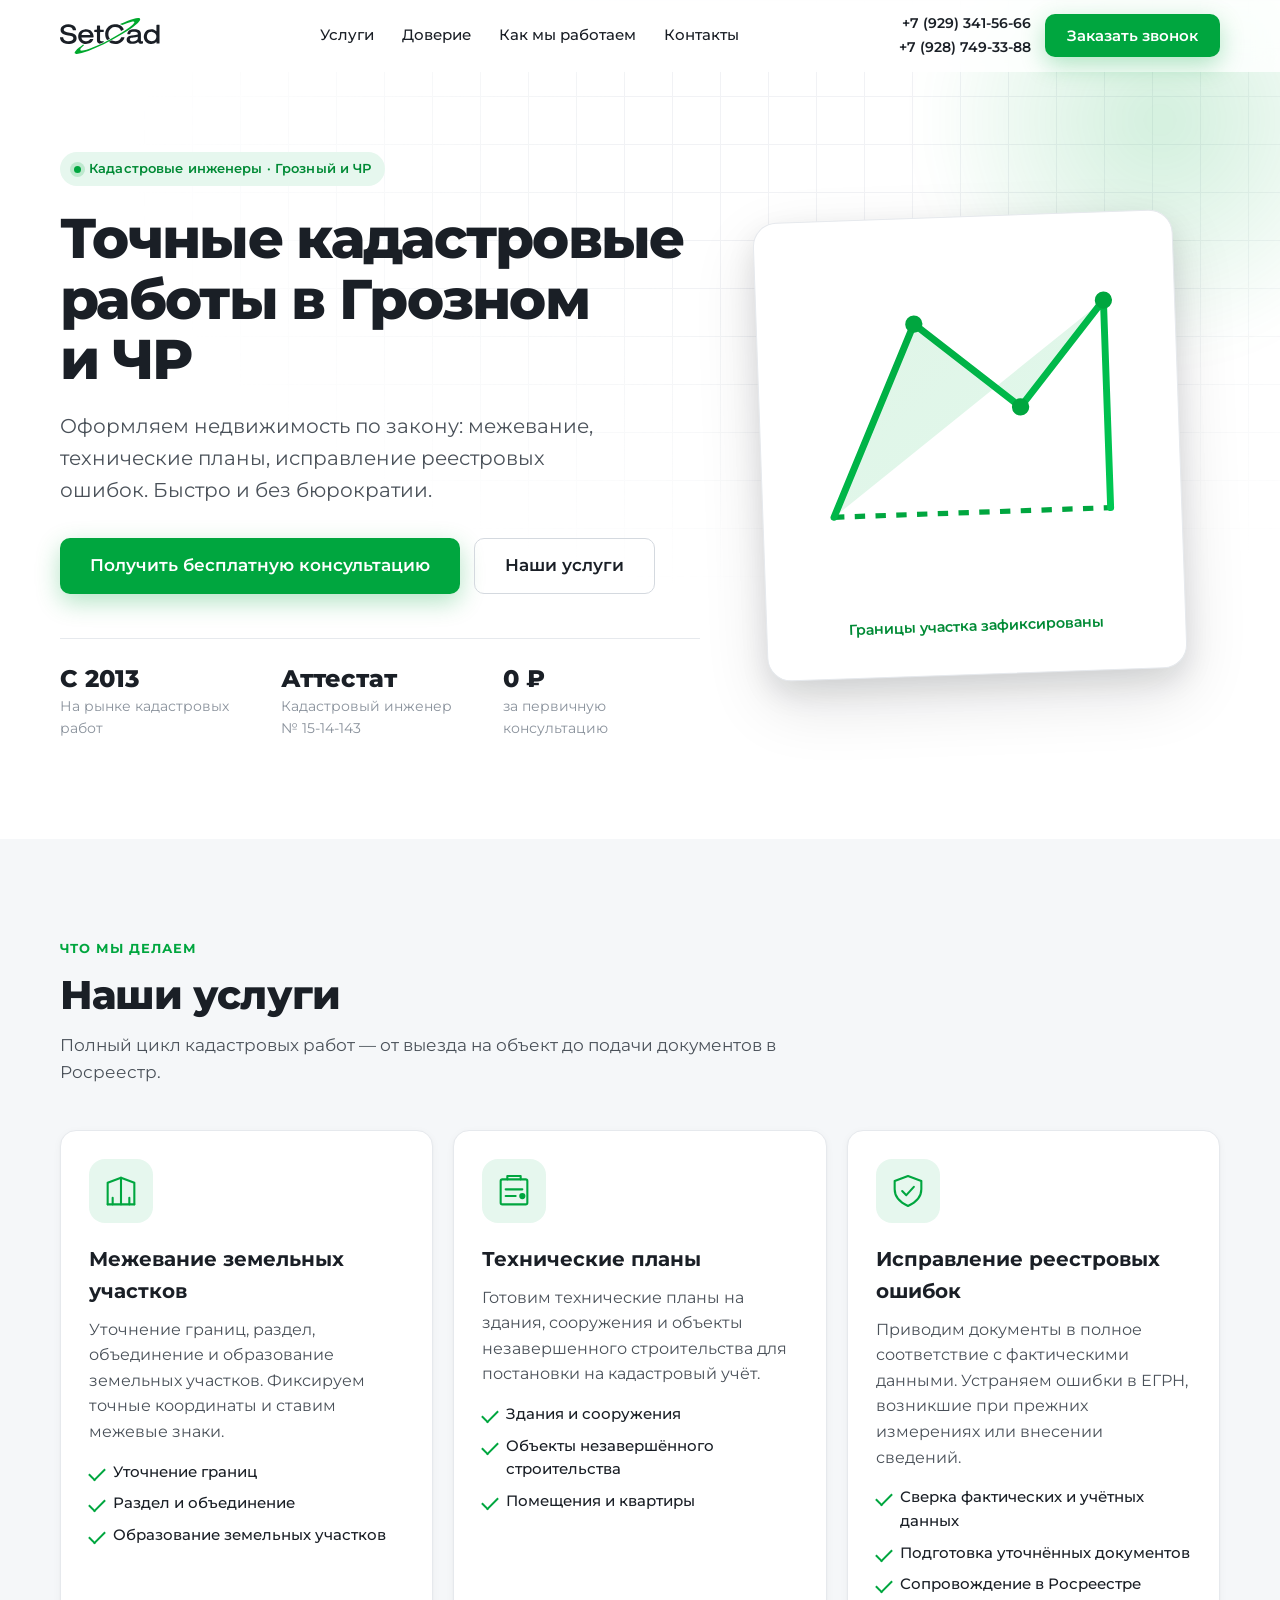
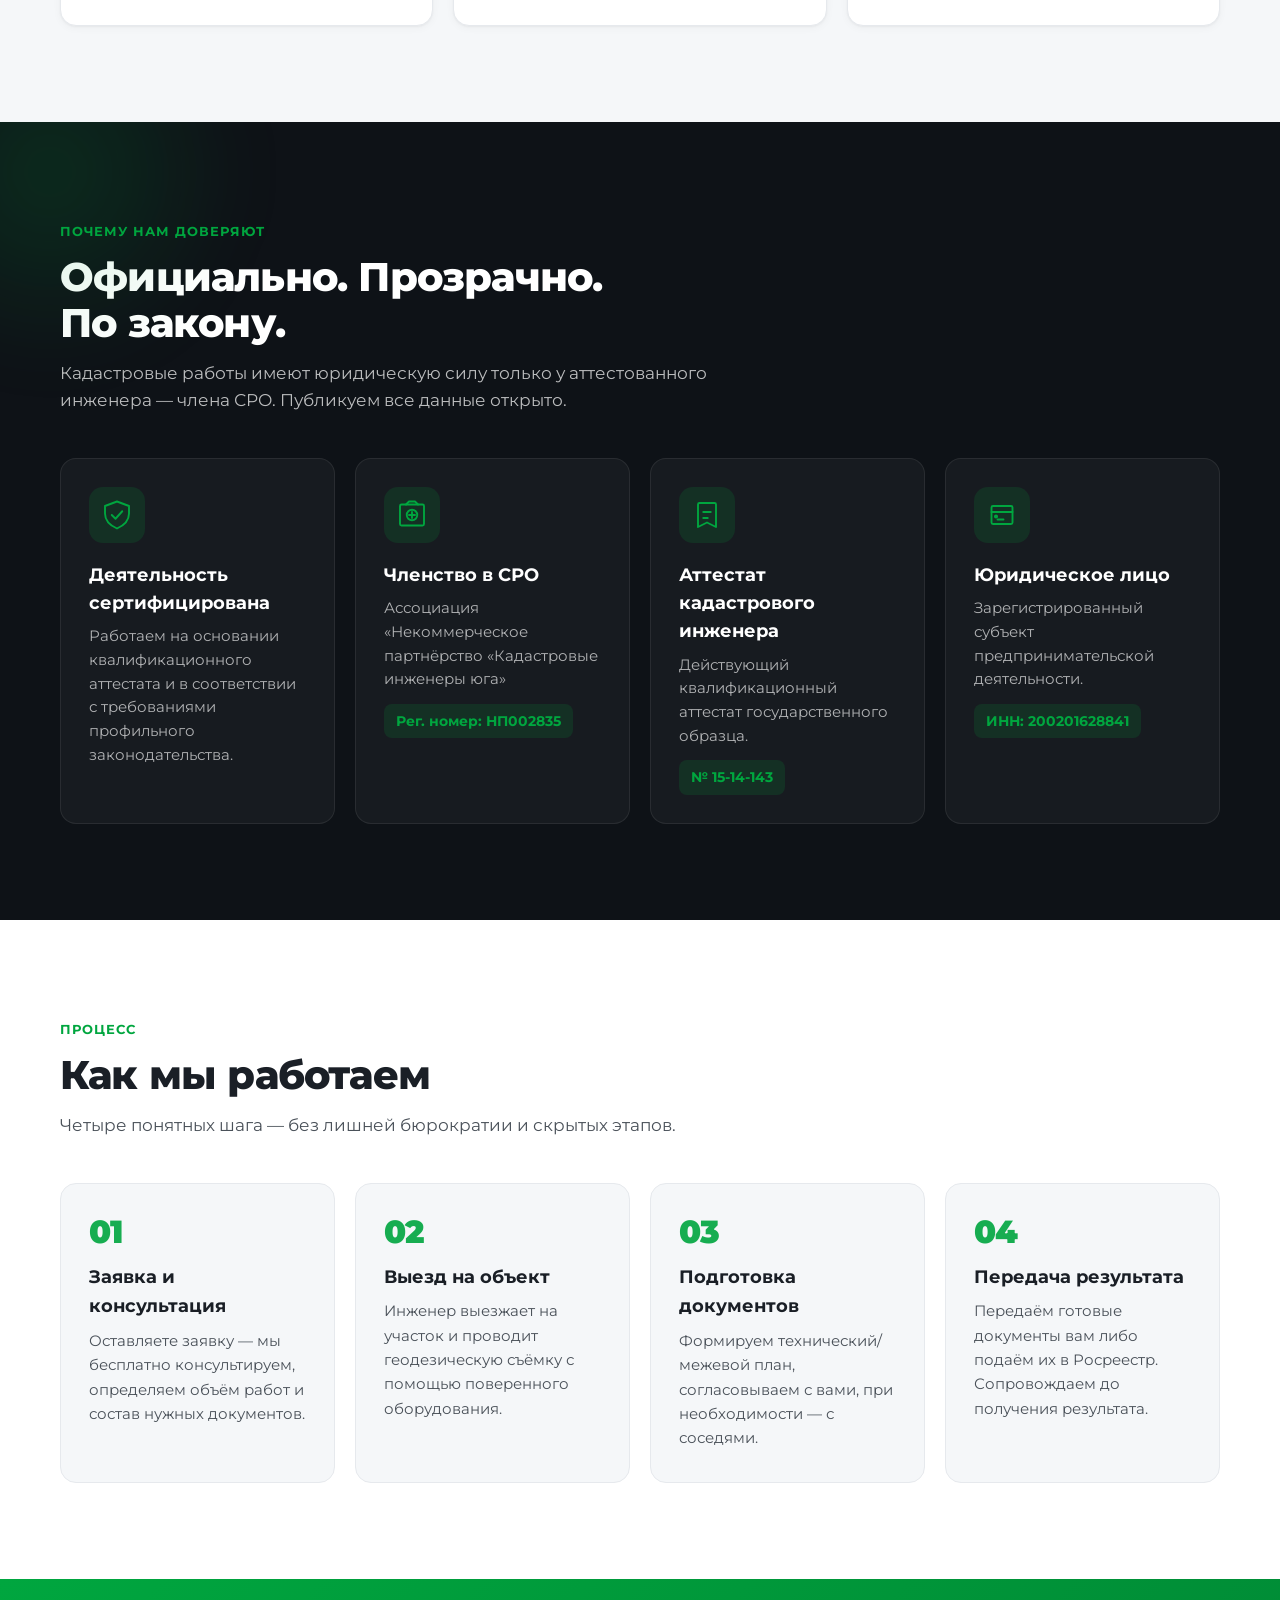
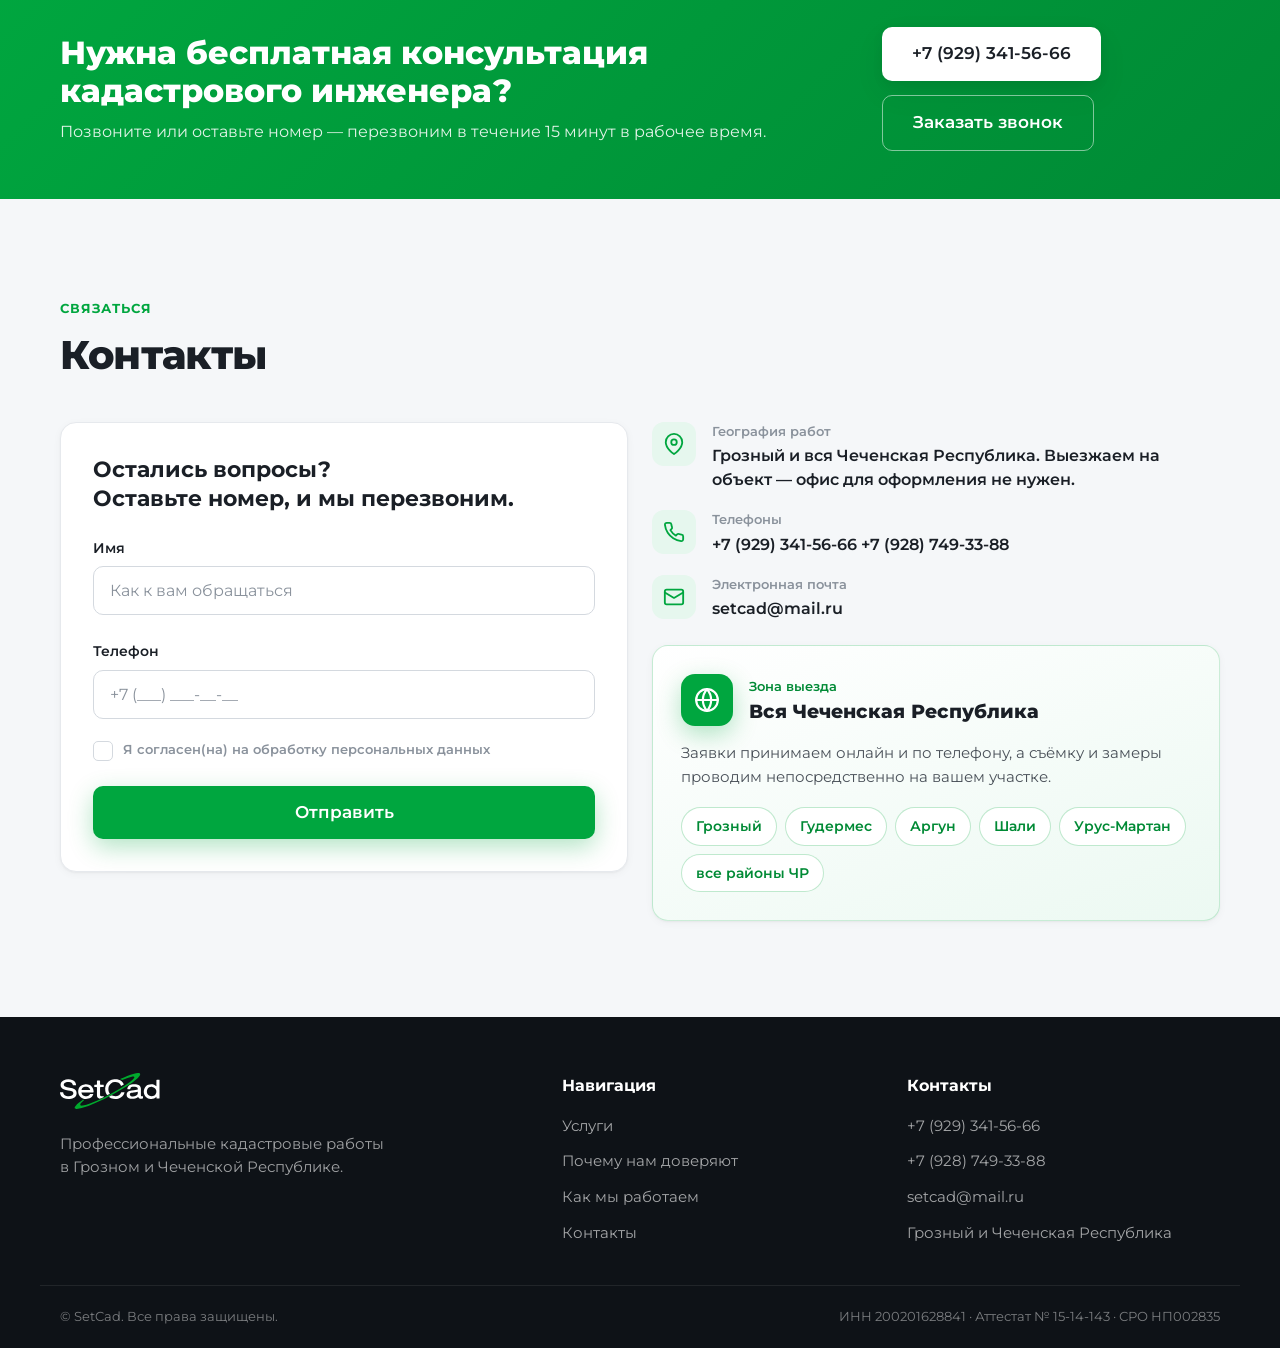
==== index.html @ 3e63c573 "Add files via upload" ====
<!DOCTYPE html>
<html lang="ru">
<head>
    <meta name="google-site-verification" content="HfvGWTV3PidAbca_y2K1jz62IJVKgvn5Z9xsU5o7mjc" />
    <meta charset="UTF-8">
    <meta name="viewport" content="width=device-width, initial-scale=1.0">
    <meta name="description" content="Точные кадастровые работы в Грозном и ЧР. Межевание, технические планы, исправление реестровых ошибок. Быстро, по закону. Звоните!">
    <meta name="keywords" content="кадастровые работы Грозный, межевание Чечня, технический план, реестровые ошибки, SetCad">
    <meta name="theme-color" content="#00A63F">
    <meta property="og:title" content="SetCad — Кадастровые работы в Грозном и ЧР">
    <meta property="og:description" content="Межевание, технические планы, исправление реестровых ошибок. Оформляем недвижимость по закону — быстро и без бюрократии.">
    <meta property="og:type" content="website">
    <meta property="og:url" content="https://setcad.ru/">
    <meta property="og:image" content="https://setcad.ru/og-image.jpg">
    <meta property="og:image:width" content="1200">
    <meta property="og:image:height" content="630">
    <meta property="og:locale" content="ru_RU">
    <link rel="canonical" href="https://setcad.ru/">
    <meta name="robots" content="index, follow">
    <title>Кадастровые работы в Грозном и ЧР — межевание, техпланы | SetCad</title>
    <link rel="icon" href="/favicon.ico" sizes="any">
    <link rel="icon" type="image/svg+xml" href="/favicon.svg">
    <link rel="icon" type="image/png" sizes="192x192" href="/favicon-192.png">
    <link rel="apple-touch-icon" href="/apple-touch-icon.png">
    <link rel="preconnect" href="https://fonts.googleapis.com">
    <link rel="preconnect" href="https://fonts.gstatic.com" crossorigin>
    <link href="https://fonts.googleapis.com/css2?family=Montserrat:wght@400;500;600;700;800;900&display=swap" rel="stylesheet">
    <link rel="stylesheet" href="styles.v2.css">

    <script type="application/ld+json">
    {
        "@context": "https://schema.org",
        "@type": "Organization",
        "@id": "https://setcad.ru/#organization",
        "name": "SetCad",
        "legalName": "SetCad",
        "url": "https://setcad.ru/",
        "logo": "https://setcad.ru/favicon.svg",
        "foundingDate": "2013",
        "taxID": "200201628841",
        "vatID": "200201628841",
        "address": {
            "@type": "PostalAddress",
            "addressLocality": "Грозный",
            "addressRegion": "Чеченская Республика",
            "addressCountry": "RU"
        },
        "areaServed": [
            { "@type": "City", "name": "Грозный" },
            { "@type": "AdministrativeArea", "name": "Чеченская Республика" }
        ],
        "contactPoint": [
            {
                "@type": "ContactPoint",
                "telephone": "+7-929-341-56-66",
                "contactType": "customer service",
                "areaServed": "RU",
                "availableLanguage": "Russian"
            }
        ],
        "email": "setcad@mail.ru"
    }
    </script>

    <script type="application/ld+json">
    {
        "@context": "https://schema.org",
        "@type": "ProfessionalService",
        "@id": "https://setcad.ru/#business",
        "name": "SetCad — кадастровые работы",
        "alternateName": "СетКад",
        "description": "Кадастровые работы в Грозном и Чеченской Республике: межевание земельных участков, технические планы, исправление реестровых ошибок.",
        "url": "https://setcad.ru/",
        "telephone": ["+7-929-341-56-66", "+7-928-749-33-88"],
        "email": "setcad@mail.ru",
        "priceRange": "₽₽",
        "image": "https://setcad.ru/favicon.svg",
        "address": {
            "@type": "PostalAddress",
            "addressLocality": "Грозный",
            "addressRegion": "Чеченская Республика",
            "addressCountry": "RU"
        },
        "areaServed": [
            { "@type": "City", "name": "Грозный" },
            { "@type": "AdministrativeArea", "name": "Чеченская Республика" }
        ],
        "parentOrganization": { "@id": "https://setcad.ru/#organization" },
        "employee": {
            "@type": "Person",
            "jobTitle": "Кадастровый инженер",
            "hasCredential": {
                "@type": "EducationalOccupationalCredential",
                "credentialCategory": "Аттестат кадастрового инженера",
                "identifier": "15-14-143"
            },
            "memberOf": {
                "@type": "Organization",
                "name": "СРО НП002835"
            }
        },
        "hasOfferCatalog": {
            "@type": "OfferCatalog",
            "name": "Кадастровые услуги",
            "itemListElement": [
                {
                    "@type": "Offer",
                    "itemOffered": {
                        "@type": "Service",
                        "name": "Межевание земельных участков",
                        "description": "Уточнение границ, раздел, объединение и образование земельных участков."
                    }
                },
                {
                    "@type": "Offer",
                    "itemOffered": {
                        "@type": "Service",
                        "name": "Технические планы",
                        "description": "Подготовка технических планов на здания, сооружения и объекты незавершённого строительства."
                    }
                },
                {
                    "@type": "Offer",
                    "itemOffered": {
                        "@type": "Service",
                        "name": "Исправление реестровых ошибок",
                        "description": "Приведение документов в соответствие с фактическими данными, устранение ошибок в ЕГРН."
                    }
                }
            ]
        }
    }
    </script>

    <script type="application/ld+json">
    {
        "@context": "https://schema.org",
        "@type": "FAQPage",
        "mainEntity": [
            {
                "@type": "Question",
                "name": "Что входит в межевание земельного участка?",
                "acceptedAnswer": {
                    "@type": "Answer",
                    "text": "Межевание включает уточнение или установление границ земельного участка, определение точных координат поворотных точек, подготовку межевого плана и его подачу в Росреестр. SetCad выполняет полный цикл — от выезда на объект до получения готовых документов."
                }
            },
            {
                "@type": "Question",
                "name": "Что такое реестровая ошибка и как её исправить?",
                "acceptedAnswer": {
                    "@type": "Answer",
                    "text": "Реестровая ошибка — это несоответствие сведений в ЕГРН фактическим данным об объекте, возникшее из-за неточностей при прежних измерениях или внесении информации. Исправляется через подготовку уточнённых документов кадастровым инженером и подачу заявления в Росреестр. SetCad сопровождает весь процесс."
                }
            },
            {
                "@type": "Question",
                "name": "В каких районах работает SetCad?",
                "acceptedAnswer": {
                    "@type": "Answer",
                    "text": "SetCad выполняет кадастровые работы в Грозном и по всей Чеченской Республике."
                }
            }
        ]
    }
    </script>
</head>
<body>

    <header class="header" id="header">
        <div class="container header__inner">
            <a href="#hero" class="logo logo--full" aria-label="SetCad — на главную">
                <svg class="logo__full" viewBox="0 0 946 342" xmlns="http://www.w3.org/2000/svg" role="img" aria-label="SetCad">
                    <path d="M508.745 198.441C449.857 230.426 390.442 260.52 329.367 287.244C289.226 304.808 248.633 321.22 206.361 333.053C190.327 337.541 174.18 341.706 157.3 341.302C150.827 341.147 144.181 340.582 140.673 334.259C137.106 327.828 141.081 322.211 144.576 317.223C154.531 303.018 167.759 292.011 181.054 281.132C190.858 273.111 201.29 265.886 211.173 257.994C217.102 253.26 222.436 253.684 228.552 256.327C228.688 258.7 226.724 259.475 225.462 260.625C216.594 268.708 207.652 276.71 200.087 286.087C197.042 289.862 194.238 293.794 192.708 298.468C190.739 304.48 192.754 308.024 198.789 309.767C205.148 311.604 211.401 310.26 217.588 309.183C240.992 305.109 263.263 297.122 285.457 288.961C348.43 265.805 408.79 236.894 468.188 205.865C524.052 176.683 578.778 145.562 630.735 109.796C651.324 95.6237 671.479 80.8251 689.676 63.5647C694.036 59.4297 698.279 55.2002 701.903 50.3904C703.311 48.5219 704.555 46.5714 705.342 44.3337C707.7 37.6289 705.8 34.0464 698.811 32.8161C692.565 31.7164 686.575 33.7509 680.631 35.1514C654.086 41.4055 628.816 51.367 604.221 62.9067C595.615 66.9447 588.22 69.1732 580.297 62.212C578.282 60.4417 575.393 59.6669 572.984 58.4739C573.36 56.1594 575.087 55.9366 576.326 55.3691C617.545 36.4879 659.264 18.8892 703.156 7.05387C715.687 3.67512 728.365 0.815929 741.402 0.0681263C741.735 0.0490533 742.069 -0.0168356 742.399 0.00403936C749.021 0.422923 756.231 -0.135792 760.115 6.78596C763.965 13.6477 760.432 19.7987 756.78 25.3995C747.011 40.3801 733.743 52.1418 720.133 63.3968C682.165 94.7932 640.968 121.519 598.732 146.744C569.131 164.423 539.368 181.807 508.745 198.441Z" fill="#00A92D"/>
                    <path d="M33.7177 236.8C13.5264 227.101 2.69941 211.232 0.232134 189.477C-0.456011 183.41 0.0909486 182.707 5.98083 182.669C12.6466 182.626 19.3133 182.693 25.9784 182.615C28.4737 182.585 30.1912 183.2 30.4235 186.054C31.9235 204.484 43.4717 213.907 60.1449 217.749C77.984 221.859 95.8988 222.011 112.969 214.125C123.114 209.439 128.232 198.813 126.092 188.61C124.568 181.342 119.63 177.158 113.249 174.38C101.686 169.346 89.2725 167.593 77.0061 165.354C62.4283 162.692 47.7954 160.281 34.056 154.383C12.7971 145.256 3.24372 129.184 6.12794 106.304C8.23402 89.5979 17.7819 77.3991 32.6279 70.4838C61.851 56.8714 91.9631 56.0401 121.677 68.786C140.135 76.7035 149.967 91.8495 152.509 111.753C153.016 115.726 151.983 117.643 147.534 117.469C140.545 117.196 133.534 117.259 126.541 117.464C123.488 117.554 121.921 116.638 121.453 113.523C119.32 99.3288 110.216 91.6072 96.9948 88.3913C82.5011 84.8657 67.9026 84.8518 53.6044 89.5502C44.3377 92.5952 37.5284 98.2069 36.0158 108.619C34.9024 116.283 37.2344 122.398 43.7438 126.762C50.5497 131.324 58.3973 132.976 66.1988 134.757C83.5615 138.72 101.342 140.668 118.503 145.61C125.586 147.65 132.314 150.462 138.558 154.416C164.429 170.8 161.318 208.236 145.44 224.817C134.634 236.102 121.049 241.401 106.128 243.78C81.5604 247.696 57.3474 246.965 33.7177 236.8Z" fill="currentColor"/>
                    <path d="M943.877 64.1611C945.723 65.8575 945.49 67.7558 945.49 69.5639C945.499 125.21 945.451 180.856 945.565 236.501C945.575 241.14 943.988 242.684 939.441 242.424C933.628 242.092 927.77 242.081 921.956 242.392C917.427 242.634 916.014 240.755 916.316 236.534C916.551 233.253 916.363 229.942 916.363 225.049C896.926 246.206 873.472 248.567 848.525 243.856C831.801 240.698 818.461 231.638 808.476 217.768C788.924 190.61 793.129 148.733 816.654 125.407C838.37 103.874 890.512 98.1031 915.343 126.818C916.572 125.146 916.075 123.3 916.079 121.624C916.118 104.297 916.221 86.9685 916.007 69.6442C915.951 65.0948 917.337 63.3989 921.989 63.6512C929.131 64.0386 936.302 63.8849 943.877 64.1611ZM897.192 213.356C911.733 202.832 918.551 184.055 914.413 165.929C910.058 146.852 896.954 135.11 876.558 132.008C857.468 129.104 839.135 137.22 831.072 152.143C821.555 169.757 823.781 193.676 836.224 207.501C850.066 222.881 876.868 225.656 897.192 213.356Z" fill="currentColor"/>
                    <path d="M722.29 132.028C710.518 129.479 699.067 129.478 687.672 131.479C677.236 133.312 669.922 139.015 667.927 149.914C667.326 153.199 665.667 153.993 662.827 153.911C656.17 153.718 649.514 153.509 642.856 153.42C639.932 153.381 639.308 152.202 639.658 149.347C642.162 128.901 654.965 115.203 677.934 110.047C698.368 105.46 718.921 105.689 739.167 111.574C758.625 117.231 768.5 130.307 768.629 150.473C768.753 169.794 768.658 189.116 768.675 208.438C768.685 219.734 772.06 222.638 783.019 220.169C787.22 219.222 788.942 219.989 788.678 224.527C788.418 229.01 788.586 233.519 788.587 238.016C788.587 240.207 788.01 241.903 785.555 242.492C776.941 244.559 768.347 246.294 759.421 244.301C750.42 242.292 744.774 236.867 742.718 228.339C740.929 227.717 740.282 228.658 739.564 229.267C722.837 243.436 702.983 246.439 681.978 245.588C672.206 245.193 662.783 243.448 653.982 239.118C638.946 231.721 631.787 218.789 633.19 201.036C634.449 185.114 643.738 175.27 658.185 169.854C672.251 164.581 687.135 164.051 701.875 162.783C710.652 162.028 719.518 161.859 728.079 159.543C732.872 158.247 738.088 157.066 739.027 150.862C739.952 144.749 736.764 138.713 731.02 135.417C728.408 133.918 725.636 132.789 722.29 132.028ZM674.59 220.469C690.239 225.105 705.673 224.011 720.276 217.128C737.24 209.133 741.687 196.79 738.27 178.509C725.234 182.885 711.605 183.307 698.138 184.851C690.72 185.701 683.209 186.058 676.072 188.528C669.349 190.855 664.349 194.815 663.676 202.528C662.956 210.782 666.352 216.674 674.59 220.469Z" fill="currentColor"/>
                    <path d="M300.115 127.272C314.048 141.841 318.739 159.478 319.428 178.668C319.586 183.068 317.913 184.397 313.604 184.38C278.96 184.247 244.316 184.3 209.671 184.31C203.231 184.312 202.953 184.685 204.438 190.785C208.436 207.203 221.546 218.731 238.641 220.695C246.786 221.631 254.861 221.522 262.831 219.026C271.451 216.326 278.444 211.563 283.056 203.743C284.798 200.79 286.935 199.65 290.337 199.727C298.786 199.917 307.242 199.789 316.935 199.789C314.668 206.959 311.808 212.624 308.073 217.833C298.525 231.149 285.399 239.243 269.678 243.087C252.146 247.375 234.678 246.665 217.494 241.077C191.859 232.742 174.645 209.791 172.954 182.88C171.5 159.739 177.651 139.798 195.491 124.215C206.272 114.799 219.091 110.061 233.071 108.215C249.883 105.995 266.251 107.482 281.891 114.542C288.663 117.599 294.46 122.017 300.115 127.272ZM237.15 131.261C222.534 133.819 211.396 140.945 205.887 155.298C203.651 161.125 204.304 162.014 210.46 162.019C233.954 162.038 257.448 162.022 280.942 162.015C281.941 162.014 282.94 161.97 283.94 161.944C286.352 161.88 287.134 160.773 286.543 158.375C285.317 153.405 282.942 149.039 279.642 145.22C268.545 132.373 254.091 129.323 237.15 131.261Z" fill="currentColor"/>
                    <path d="M503.168 62.6344C532.93 57.4866 560.686 60.2675 585.011 79.3323C593.524 86.0045 599.969 94.4191 604.648 104.217C606.272 107.62 606.313 109.834 602.453 111.818C596.39 114.933 590.572 118.542 584.76 122.119C581.966 123.838 580.35 123.596 579.175 120.316C570.071 94.8973 544.44 85.0017 520.43 86.656C507.358 87.5567 495.158 90.8208 484.533 98.7655C470.71 109.101 463.322 123.253 460.74 140.04C457.688 159.88 460.811 178.48 472.535 195.207C472.993 195.86 473.217 196.677 473.935 198.273C465.851 202.305 457.937 206.415 449.861 210.178C447.479 211.288 446.449 208.662 445.345 207.122C437.437 196.092 432.586 183.758 430.534 170.41C425.383 136.903 433.673 107.611 458.861 84.1323C471.217 72.6141 486.271 66.0642 503.168 62.6344Z" fill="currentColor"/>
                    <path d="M391.3 220.314C397.543 221.09 403.33 220.793 409.134 219.932C411.062 219.647 413.938 218.692 414.42 221.885C414.817 224.506 415.812 227.7 412.316 229.351C402.679 233.905 393.26 239.046 383.316 242.793C373.289 246.572 356.935 236.393 353.112 224.925C351.683 220.638 351.054 216.216 351.064 211.664C351.116 187.835 350.964 164.006 351.18 140.18C351.224 135.328 349.677 133.623 344.908 133.948C340.097 134.276 335.245 133.95 330.417 134.093C326.763 134.201 325.288 132.564 325.398 128.994C325.531 124.665 325.608 120.324 325.443 115.999C325.282 111.802 327.193 110.474 331.185 110.679C336.004 110.926 340.857 110.521 345.675 110.786C349.741 111.009 351.291 109.666 351.167 105.428C350.898 96.2715 351.257 87.0965 351.003 77.9388C350.88 73.5314 352.055 71.503 356.864 71.7754C362.842 72.1139 368.865 72.0148 374.852 71.7456C379.128 71.5534 380.839 72.9828 380.717 77.4418C380.467 86.5994 380.889 95.777 380.572 104.93C380.407 109.693 382.224 110.972 386.685 110.817C394.674 110.538 402.682 110.865 410.676 110.688C414.334 110.607 415.818 111.935 415.662 115.617C415.472 120.108 415.454 124.62 415.657 129.11C415.828 132.898 414.094 134.072 410.574 134.021C402.411 133.903 394.243 134.098 386.082 133.937C382.041 133.858 380.559 135.35 380.588 139.496C380.746 161.99 380.624 184.486 380.703 206.98C380.73 214.865 383.325 218.053 391.3 220.314Z" fill="currentColor"/>
                    <path d="M484.783 238.773C477.147 235.764 470.338 232.13 463.446 226.358C468.978 223.411 473.909 221.149 478.458 218.281C485.949 213.557 492.529 212.619 501.766 216C521.692 223.292 542.063 222.339 560.756 210.682C570.042 204.892 576.74 196.621 580.746 186.43C582.14 182.884 584.054 181.579 587.794 181.749C594.44 182.051 601.106 181.875 607.762 182.009C613.278 182.12 613.934 182.981 612.333 188.31C604.161 215.526 586.02 233.008 559.138 241.135C534.364 248.624 509.57 247.589 484.783 238.773Z" fill="currentColor"/>
                </svg>
            </a>

            <nav class="nav" id="nav" aria-label="Основная навигация">
                <a href="#services" class="nav__link">Услуги</a>
                <a href="#trust" class="nav__link">Доверие</a>
                <a href="#process" class="nav__link">Как мы работаем</a>
                <a href="#contacts" class="nav__link">Контакты</a>
            </nav>

            <div class="header__actions">
                <div class="header__phones">
                    <a href="tel:+79293415666">+7 (929) 341-56-66</a>
                    <a href="tel:+79287493388">+7 (928) 749-33-88</a>
                </div>
                <button class="btn btn--accent" data-modal-open>Заказать звонок</button>
                <button class="burger" id="burger" aria-label="Открыть меню" aria-expanded="false" aria-controls="nav">
                    <span></span><span></span><span></span>
                </button>
            </div>
        </div>
    </header>

    <section class="hero" id="hero">
        <div class="hero__bg" aria-hidden="true">
            <div class="hero__grid"></div>
            <div class="hero__glow"></div>
        </div>
        <div class="container hero__inner">
            <div class="hero__content">
                <span class="hero__badge">Кадастровые инженеры · Грозный и ЧР</span>
                <h1 class="hero__title">Точные кадастровые работы в&nbsp;Грозном и&nbsp;ЧР</h1>
                <p class="hero__subtitle">Оформляем недвижимость по закону: межевание, технические планы, исправление реестровых ошибок. Быстро и без бюрократии.</p>
                <div class="hero__actions">
                    <a href="#contacts" class="btn btn--accent btn--lg">Получить бесплатную консультацию</a>
                    <a href="#services" class="btn btn--ghost btn--lg">Наши услуги</a>
                </div>
                <ul class="hero__stats">
                    <li><strong>С 2013</strong><span>На рынке кадастровых работ</span></li>
                    <li><strong>Аттестат</strong><span>Кадастровый инженер №&nbsp;15-14-143</span></li>
                    <li><strong>0 ₽</strong><span>за первичную консультацию</span></li>
                </ul>
            </div>
            <div class="hero__visual" aria-hidden="true">
                <div class="hero__card">
                    <svg class="hero__chart" viewBox="0 0 200 200" width="200" height="200" xmlns="http://www.w3.org/2000/svg">
                        <defs>
                            <linearGradient id="g1" x1="0" y1="0" x2="1" y2="1">
                                <stop offset="0" stop-color="#00A63F"/>
                                <stop offset="1" stop-color="#00C853"/>
                            </linearGradient>
                            <clipPath id="chartReveal">
                                <rect class="hero__chart-clip-rect" x="0" y="0" width="200" height="200"/>
                            </clipPath>
                        </defs>
                        <polygon class="hero__chart-fill" points="20,150 70,40 130,90 180,30" fill="url(#g1)" opacity="0.12"/>
                        <line class="hero__chart-base" x1="20" y1="150" x2="180" y2="150" stroke="#00A63F" stroke-width="3" stroke-dasharray="6 6"/>
                        <polyline class="hero__chart-line" points="20,150 70,40 130,90 180,30 180,150" fill="none" stroke="url(#g1)" stroke-width="4" stroke-linejoin="round" stroke-linecap="round" clip-path="url(#chartReveal)"/>
                        <circle class="hero__chart-dot" style="--d:.55s" cx="70" cy="40" r="5" fill="#00A63F"/>
                        <circle class="hero__chart-dot" style="--d:.7s" cx="130" cy="90" r="5" fill="#00A63F"/>
                        <circle class="hero__chart-dot" style="--d:.85s" cx="180" cy="30" r="5" fill="#00A63F"/>
                    </svg>
                    <div class="hero__card-label">Границы участка зафиксированы</div>
                </div>
            </div>
        </div>
    </section>

    <section class="section services" id="services">
        <div class="container">
            <div class="section__head">
                <span class="section__eyebrow">Что мы делаем</span>
                <h2 class="section__title">Наши услуги</h2>
                <p class="section__lead">Полный цикл кадастровых работ — от выезда на объект до подачи документов в Росреестр.</p>
            </div>

            <div class="services__grid">
                <article class="card service">
                    <div class="service__icon">
                        <svg viewBox="0 0 48 48" width="40" height="40" fill="none" stroke="currentColor" stroke-width="2.5" stroke-linecap="round" stroke-linejoin="round">
                            <path d="M8 40V14l16-6 16 6v26"/>
                            <path d="M8 40h32"/>
                            <path d="M24 8v32"/>
                            <path d="M14 40v-8M34 40v-8"/>
                        </svg>
                    </div>
                    <h3 class="service__title">Межевание земельных участков</h3>
                    <p class="service__text">Уточнение границ, раздел, объединение и образование земельных участков. Фиксируем точные координаты и ставим межевые знаки.</p>
                    <ul class="service__list">
                        <li>Уточнение границ</li>
                        <li>Раздел и объединение</li>
                        <li>Образование земельных участков</li>
                    </ul>
                </article>

                <article class="card service">
                    <div class="service__icon">
                        <svg viewBox="0 0 48 48" width="40" height="40" fill="none" stroke="currentColor" stroke-width="2.5" stroke-linecap="round" stroke-linejoin="round">
                            <rect x="8" y="10" width="32" height="30" rx="2"/>
                            <path d="M16 10V6h16v4"/>
                            <path d="M14 22h20M14 30h12"/>
                            <circle cx="34" cy="30" r="2.5" fill="currentColor"/>
                        </svg>
                    </div>
                    <h3 class="service__title">Технические планы</h3>
                    <p class="service__text">Готовим технические планы на здания, сооружения и объекты незавершенного строительства для постановки на кадастровый учёт.</p>
                    <ul class="service__list">
                        <li>Здания и сооружения</li>
                        <li>Объекты незавершённого строительства</li>
                        <li>Помещения и квартиры</li>
                    </ul>
                </article>

                <article class="card service">
                    <div class="service__icon">
                        <svg viewBox="0 0 48 48" width="40" height="40" fill="none" stroke="currentColor" stroke-width="2.5" stroke-linecap="round" stroke-linejoin="round">
                            <path d="M24 6l16 6v10c0 10-7 16-16 20-9-4-16-10-16-20V12l16-6z"/>
                            <path d="M17 24l5 5 9-10"/>
                        </svg>
                    </div>
                    <h3 class="service__title">Исправление реестровых ошибок</h3>
                    <p class="service__text">Приводим документы в полное соответствие с фактическими данными. Устраняем ошибки в ЕГРН, возникшие при прежних измерениях или внесении сведений.</p>
                    <ul class="service__list">
                        <li>Сверка фактических и учётных данных</li>
                        <li>Подготовка уточнённых документов</li>
                        <li>Сопровождение в Росреестре</li>
                    </ul>
                </article>
            </div>
        </div>
    </section>

    <section class="section trust" id="trust">
        <div class="container">
            <div class="section__head section__head--light">
                <span class="section__eyebrow">Почему нам доверяют</span>
                <h2 class="section__title">Официально. Прозрачно. По&nbsp;закону.</h2>
                <p class="section__lead">Кадастровые работы имеют юридическую силу только у аттестованного инженера — члена СРО. Публикуем все данные открыто.</p>
            </div>

            <div class="trust__grid">
                <div class="trust__item">
                    <div class="trust__icon">
                        <svg viewBox="0 0 48 48" width="36" height="36" fill="none" stroke="currentColor" stroke-width="2.5" stroke-linecap="round" stroke-linejoin="round">
                            <path d="M24 6l16 6v10c0 10-7 16-16 20-9-4-16-10-16-20V12l16-6z"/>
                            <path d="M17 24l5 5 9-10"/>
                        </svg>
                    </div>
                    <h3>Деятельность сертифицирована</h3>
                    <p>Работаем на основании квалификационного аттестата и в соответствии с требованиями профильного законодательства.</p>
                </div>

                <div class="trust__item">
                    <div class="trust__icon">
                        <svg viewBox="0 0 48 48" width="36" height="36" fill="none" stroke="currentColor" stroke-width="2.5" stroke-linecap="round" stroke-linejoin="round">
                            <rect x="8" y="10" width="32" height="28" rx="2"/>
                            <circle cx="24" cy="24" r="7"/>
                            <path d="M24 20v8M20 24h8"/>
                            <path d="M16 10l4-4h8l4 4"/>
                        </svg>
                    </div>
                    <h3>Членство в СРО</h3>
                    <p>Ассоциация «Некоммерческое партнёрство «Кадастровые инженеры юга»</p>
                    <span class="trust__code">Рег. номер: НП002835</span>
                </div>

                <div class="trust__item">
                    <div class="trust__icon">
                        <svg viewBox="0 0 48 48" width="36" height="36" fill="none" stroke="currentColor" stroke-width="2.5" stroke-linecap="round" stroke-linejoin="round">
                            <path d="M14 8h20a2 2 0 012 2v30l-12-6-12 6V10a2 2 0 012-2z"/>
                            <path d="M19 20h10M19 28h6"/>
                        </svg>
                    </div>
                    <h3>Аттестат кадастрового инженера</h3>
                    <p>Действующий квалификационный аттестат государственного образца.</p>
                    <span class="trust__code">№ 15-14-143</span>
                </div>

                <div class="trust__item">
                    <div class="trust__icon">
                        <svg viewBox="0 0 48 48" width="36" height="36" fill="none" stroke="currentColor" stroke-width="2.5" stroke-linecap="round" stroke-linejoin="round">
                            <rect x="10" y="12" width="28" height="24" rx="2"/>
                            <path d="M10 20h28M18 30h8"/>
                            <circle cx="16" cy="26" r="1.5" fill="currentColor"/>
                        </svg>
                    </div>
                    <h3>Юридическое лицо</h3>
                    <p>Зарегистрированный субъект предпринимательской деятельности.</p>
                    <span class="trust__code">ИНН: 200201628841</span>
                </div>
            </div>
        </div>
    </section>

    <section class="section process" id="process">
        <div class="container">
            <div class="section__head">
                <span class="section__eyebrow">Процесс</span>
                <h2 class="section__title">Как мы работаем</h2>
                <p class="section__lead">Четыре понятных шага — без лишней бюрократии и скрытых этапов.</p>
            </div>

            <ol class="steps">
                <li class="step">
                    <div class="step__num">01</div>
                    <h3 class="step__title">Заявка и консультация</h3>
                    <p class="step__text">Оставляете заявку — мы бесплатно консультируем, определяем объём работ и состав нужных документов.</p>
                </li>
                <li class="step">
                    <div class="step__num">02</div>
                    <h3 class="step__title">Выезд на объект</h3>
                    <p class="step__text">Инженер выезжает на участок и проводит геодезическую съёмку с помощью поверенного оборудования.</p>
                </li>
                <li class="step">
                    <div class="step__num">03</div>
                    <h3 class="step__title">Подготовка документов</h3>
                    <p class="step__text">Формируем технический/межевой план, согласовываем с вами, при необходимости — с соседями.</p>
                </li>
                <li class="step">
                    <div class="step__num">04</div>
                    <h3 class="step__title">Передача результата</h3>
                    <p class="step__text">Передаём готовые документы вам либо подаём их в Росреестр. Сопровождаем до получения результата.</p>
                </li>
            </ol>
        </div>
    </section>

    <section class="cta-bar">
        <div class="container cta-bar__inner">
            <div class="cta-bar__text">
                <h2>Нужна бесплатная консультация кадастрового инженера?</h2>
                <p>Позвоните или оставьте номер — перезвоним в течение 15 минут в рабочее время.</p>
            </div>
            <div class="cta-bar__actions">
                <a href="tel:+79293415666" class="btn btn--white btn--lg">+7 (929) 341-56-66</a>
                <button class="btn btn--accent-outline btn--lg" data-modal-open>Заказать звонок</button>
            </div>
        </div>
    </section>

    <section class="section contacts" id="contacts">
        <div class="container">
            <div class="section__head">
                <span class="section__eyebrow">Связаться</span>
                <h2 class="section__title">Контакты</h2>
            </div>

            <div class="contacts__grid">
                <div class="contacts__form-wrap card">
                    <h3 class="contacts__form-title">Остались вопросы?<br>Оставьте номер, и мы перезвоним.</h3>
                    <form class="form" id="callbackForm" novalidate>
                        <input type="hidden" name="access_key" value="32a39c02-2464-44e9-9254-151f80d49cc8">
                        
                        <div class="form__field">
                            <label for="name">Имя</label>
                            <input type="text" id="name" name="name" placeholder="Как к вам обращаться" autocomplete="name" required>
                            <span class="form__error" data-error-for="name"></span>
                        </div>
                        <div class="form__field">
                            <label for="phone">Телефон</label>
                            <input type="tel" id="phone" name="phone" placeholder="+7 (___) ___-__-__" autocomplete="tel" required>
                            <span class="form__error" data-error-for="phone"></span>
                        </div>
                        <div class="form__field form__field--consent">
                            <label class="checkbox">
                                <input type="checkbox" id="consent" name="consent" required>
                                <span class="checkbox__box" aria-hidden="true"></span>
                                <span class="checkbox__text">Я согласен(на) на обработку персональных данных</span>
                            </label>
                            <span class="form__error" data-error-for="consent"></span>
                        </div>
                        <button type="submit" class="btn btn--accent btn--lg btn--block">Отправить</button>
                        <p class="form__success" id="formSuccess" hidden>Спасибо! Заявка принята. Мы перезвоним вам в ближайшее время.</p>
                    </form>
                </div>

                <div class="contacts__info">
                    <div class="contacts__list">
                        <div class="contact-row">
                            <div class="contact-row__icon">
                                <svg viewBox="0 0 24 24" width="22" height="22" fill="none" stroke="currentColor" stroke-width="2" stroke-linecap="round" stroke-linejoin="round"><path d="M21 10c0 7-9 13-9 13s-9-6-9-13a9 9 0 0118 0z"/><circle cx="12" cy="10" r="3"/></svg>
                            </div>
                            <div>
                                <span class="contact-row__label">География работ</span>
                                <p class="contact-row__value">Грозный и вся Чеченская Республика. Выезжаем на объект — офис для оформления не нужен.</p>
                            </div>
                        </div>

                        <div class="contact-row">
                            <div class="contact-row__icon">
                                <svg viewBox="0 0 24 24" width="22" height="22" fill="none" stroke="currentColor" stroke-width="2" stroke-linecap="round" stroke-linejoin="round"><path d="M22 16.92v3a2 2 0 01-2.18 2 19.79 19.79 0 01-8.63-3.07 19.5 19.5 0 01-6-6 19.79 19.79 0 01-3.07-8.67A2 2 0 014.11 2h3a2 2 0 012 1.72c.13.96.36 1.9.7 2.81a2 2 0 01-.45 2.11L8.09 9.91a16 16 0 006 6l1.27-1.27a2 2 0 012.11-.45c.91.34 1.85.57 2.81.7A2 2 0 0122 16.92z"/></svg>
                            </div>
                            <div>
                                <span class="contact-row__label">Телефоны</span>
                                <p class="contact-row__value">
                                    <a href="tel:+79293415666">+7 (929) 341-56-66</a>
                                    <a href="tel:+79287493388">+7 (928) 749-33-88</a>
                                </p>
                            </div>
                        </div>

                        <div class="contact-row">
                            <div class="contact-row__icon">
                                <svg viewBox="0 0 24 24" width="22" height="22" fill="none" stroke="currentColor" stroke-width="2" stroke-linecap="round" stroke-linejoin="round"><rect x="2" y="4" width="20" height="16" rx="2"/><path d="m22 7-10 6L2 7"/></svg>
                            </div>
                            <div>
                                <span class="contact-row__label">Электронная почта</span>
                                <p class="contact-row__value"><a href="mailto:setcad@mail.ru">setcad@mail.ru</a></p>
                            </div>
                        </div>
                    </div>

                    <div class="service-area">
                        <div class="service-area__head">
                            <div class="service-area__icon">
                                <svg viewBox="0 0 24 24" width="26" height="26" fill="none" stroke="currentColor" stroke-width="2" stroke-linecap="round" stroke-linejoin="round"><circle cx="12" cy="12" r="10"/><path d="M2 12h20M12 2a15 15 0 010 20M12 2a15 15 0 000 20"/></svg>
                            </div>
                            <div>
                                <span class="service-area__label">Зона выезда</span>
                                <h3 class="service-area__title">Вся Чеченская Республика</h3>
                            </div>
                        </div>
                        <p class="service-area__text">Заявки принимаем онлайн и по телефону, а съёмку и замеры проводим непосредственно на вашем участке.</p>
                        <ul class="service-area__list">
                            <li>Грозный</li>
                            <li>Гудермес</li>
                            <li>Аргун</li>
                            <li>Шали</li>
                            <li>Урус-Мартан</li>
                            <li>все районы ЧР</li>
                        </ul>
                    </div>
                </div>
            </div>
        </div>
    </section>

    <footer class="footer">
        <div class="container footer__inner">
            <div class="footer__brand">
                <a href="#hero" class="logo logo--full logo--footer">
                    <svg class="logo__full" viewBox="0 0 946 342" xmlns="http://www.w3.org/2000/svg" role="img" aria-label="SetCad">
                        <path d="M508.745 198.441C449.857 230.426 390.442 260.52 329.367 287.244C289.226 304.808 248.633 321.22 206.361 333.053C190.327 337.541 174.18 341.706 157.3 341.302C150.827 341.147 144.181 340.582 140.673 334.259C137.106 327.828 141.081 322.211 144.576 317.223C154.531 303.018 167.759 292.011 181.054 281.132C190.858 273.111 201.29 265.886 211.173 257.994C217.102 253.26 222.436 253.684 228.552 256.327C228.688 258.7 226.724 259.475 225.462 260.625C216.594 268.708 207.652 276.71 200.087 286.087C197.042 289.862 194.238 293.794 192.708 298.468C190.739 304.48 192.754 308.024 198.789 309.767C205.148 311.604 211.401 310.26 217.588 309.183C240.992 305.109 263.263 297.122 285.457 288.961C348.43 265.805 408.79 236.894 468.188 205.865C524.052 176.683 578.778 145.562 630.735 109.796C651.324 95.6237 671.479 80.8251 689.676 63.5647C694.036 59.4297 698.279 55.2002 701.903 50.3904C703.311 48.5219 704.555 46.5714 705.342 44.3337C707.7 37.6289 705.8 34.0464 698.811 32.8161C692.565 31.7164 686.575 33.7509 680.631 35.1514C654.086 41.4055 628.816 51.367 604.221 62.9067C595.615 66.9447 588.22 69.1732 580.297 62.212C578.282 60.4417 575.393 59.6669 572.984 58.4739C573.36 56.1594 575.087 55.9366 576.326 55.3691C617.545 36.4879 659.264 18.8892 703.156 7.05387C715.687 3.67512 728.365 0.815929 741.402 0.0681263C741.735 0.0490533 742.069 -0.0168356 742.399 0.00403936C749.021 0.422923 756.231 -0.135792 760.115 6.78596C763.965 13.6477 760.432 19.7987 756.78 25.3995C747.011 40.3801 733.743 52.1418 720.133 63.3968C682.165 94.7932 640.968 121.519 598.732 146.744C569.131 164.423 539.368 181.807 508.745 198.441Z" fill="#00A92D"/>
                        <path d="M33.7177 236.8C13.5264 227.101 2.69941 211.232 0.232134 189.477C-0.456011 183.41 0.0909486 182.707 5.98083 182.669C12.6466 182.626 19.3133 182.693 25.9784 182.615C28.4737 182.585 30.1912 183.2 30.4235 186.054C31.9235 204.484 43.4717 213.907 60.1449 217.749C77.984 221.859 95.8988 222.011 112.969 214.125C123.114 209.439 128.232 198.813 126.092 188.61C124.568 181.342 119.63 177.158 113.249 174.38C101.686 169.346 89.2725 167.593 77.0061 165.354C62.4283 162.692 47.7954 160.281 34.056 154.383C12.7971 145.256 3.24372 129.184 6.12794 106.304C8.23402 89.5979 17.7819 77.3991 32.6279 70.4838C61.851 56.8714 91.9631 56.0401 121.677 68.786C140.135 76.7035 149.967 91.8495 152.509 111.753C153.016 115.726 151.983 117.643 147.534 117.469C140.545 117.196 133.534 117.259 126.541 117.464C123.488 117.554 121.921 116.638 121.453 113.523C119.32 99.3288 110.216 91.6072 96.9948 88.3913C82.5011 84.8657 67.9026 84.8518 53.6044 89.5502C44.3377 92.5952 37.5284 98.2069 36.0158 108.619C34.9024 116.283 37.2344 122.398 43.7438 126.762C50.5497 131.324 58.3973 132.976 66.1988 134.757C83.5615 138.72 101.342 140.668 118.503 145.61C125.586 147.65 132.314 150.462 138.558 154.416C164.429 170.8 161.318 208.236 145.44 224.817C134.634 236.102 121.049 241.401 106.128 243.78C81.5604 247.696 57.3474 246.965 33.7177 236.8Z" fill="currentColor"/>
                        <path d="M943.877 64.1611C945.723 65.8575 945.49 67.7558 945.49 69.5639C945.499 125.21 945.451 180.856 945.565 236.501C945.575 241.14 943.988 242.684 939.441 242.424C933.628 242.092 927.77 242.081 921.956 242.392C917.427 242.634 916.014 240.755 916.316 236.534C916.551 233.253 916.363 229.942 916.363 225.049C896.926 246.206 873.472 248.567 848.525 243.856C831.801 240.698 818.461 231.638 808.476 217.768C788.924 190.61 793.129 148.733 816.654 125.407C838.37 103.874 890.512 98.1031 915.343 126.818C916.572 125.146 916.075 123.3 916.079 121.624C916.118 104.297 916.221 86.9685 916.007 69.6442C915.951 65.0948 917.337 63.3989 921.989 63.6512C929.131 64.0386 936.302 63.8849 943.877 64.1611ZM897.192 213.356C911.733 202.832 918.551 184.055 914.413 165.929C910.058 146.852 896.954 135.11 876.558 132.008C857.468 129.104 839.135 137.22 831.072 152.143C821.555 169.757 823.781 193.676 836.224 207.501C850.066 222.881 876.868 225.656 897.192 213.356Z" fill="currentColor"/>
                        <path d="M722.29 132.028C710.518 129.479 699.067 129.478 687.672 131.479C677.236 133.312 669.922 139.015 667.927 149.914C667.326 153.199 665.667 153.993 662.827 153.911C656.17 153.718 649.514 153.509 642.856 153.42C639.932 153.381 639.308 152.202 639.658 149.347C642.162 128.901 654.965 115.203 677.934 110.047C698.368 105.46 718.921 105.689 739.167 111.574C758.625 117.231 768.5 130.307 768.629 150.473C768.753 169.794 768.658 189.116 768.675 208.438C768.685 219.734 772.06 222.638 783.019 220.169C787.22 219.222 788.942 219.989 788.678 224.527C788.418 229.01 788.586 233.519 788.587 238.016C788.587 240.207 788.01 241.903 785.555 242.492C776.941 244.559 768.347 246.294 759.421 244.301C750.42 242.292 744.774 236.867 742.718 228.339C740.929 227.717 740.282 228.658 739.564 229.267C722.837 243.436 702.983 246.439 681.978 245.588C672.206 245.193 662.783 243.448 653.982 239.118C638.946 231.721 631.787 218.789 633.19 201.036C634.449 185.114 643.738 175.27 658.185 169.854C672.251 164.581 687.135 164.051 701.875 162.783C710.652 162.028 719.518 161.859 728.079 159.543C732.872 158.247 738.088 157.066 739.027 150.862C739.952 144.749 736.764 138.713 731.02 135.417C728.408 133.918 725.636 132.789 722.29 132.028ZM674.59 220.469C690.239 225.105 705.673 224.011 720.276 217.128C737.24 209.133 741.687 196.79 738.27 178.509C725.234 182.885 711.605 183.307 698.138 184.851C690.72 185.701 683.209 186.058 676.072 188.528C669.349 190.855 664.349 194.815 663.676 202.528C662.956 210.782 666.352 216.674 674.59 220.469Z" fill="currentColor"/>
                        <path d="M300.115 127.272C314.048 141.841 318.739 159.478 319.428 178.668C319.586 183.068 317.913 184.397 313.604 184.38C278.96 184.247 244.316 184.3 209.671 184.31C203.231 184.312 202.953 184.685 204.438 190.785C208.436 207.203 221.546 218.731 238.641 220.695C246.786 221.631 254.861 221.522 262.831 219.026C271.451 216.326 278.444 211.563 283.056 203.743C284.798 200.79 286.935 199.65 290.337 199.727C298.786 199.917 307.242 199.789 316.935 199.789C314.668 206.959 311.808 212.624 308.073 217.833C298.525 231.149 285.399 239.243 269.678 243.087C252.146 247.375 234.678 246.665 217.494 241.077C191.859 232.742 174.645 209.791 172.954 182.88C171.5 159.739 177.651 139.798 195.491 124.215C206.272 114.799 219.091 110.061 233.071 108.215C249.883 105.995 266.251 107.482 281.891 114.542C288.663 117.599 294.46 122.017 300.115 127.272ZM237.15 131.261C222.534 133.819 211.396 140.945 205.887 155.298C203.651 161.125 204.304 162.014 210.46 162.019C233.954 162.038 257.448 162.022 280.942 162.015C281.941 162.014 282.94 161.97 283.94 161.944C286.352 161.88 287.134 160.773 286.543 158.375C285.317 153.405 282.942 149.039 279.642 145.22C268.545 132.373 254.091 129.323 237.15 131.261Z" fill="currentColor"/>
                        <path d="M503.168 62.6344C532.93 57.4866 560.686 60.2675 585.011 79.3323C593.524 86.0045 599.969 94.4191 604.648 104.217C606.272 107.62 606.313 109.834 602.453 111.818C596.39 114.933 590.572 118.542 584.76 122.119C581.966 123.838 580.35 123.596 579.175 120.316C570.071 94.8973 544.44 85.0017 520.43 86.656C507.358 87.5567 495.158 90.8208 484.533 98.7655C470.71 109.101 463.322 123.253 460.74 140.04C457.688 159.88 460.811 178.48 472.535 195.207C472.993 195.86 473.217 196.677 473.935 198.273C465.851 202.305 457.937 206.415 449.861 210.178C447.479 211.288 446.449 208.662 445.345 207.122C437.437 196.092 432.586 183.758 430.534 170.41C425.383 136.903 433.673 107.611 458.861 84.1323C471.217 72.6141 486.271 66.0642 503.168 62.6344Z" fill="currentColor"/>
                        <path d="M391.3 220.314C397.543 221.09 403.33 220.793 409.134 219.932C411.062 219.647 413.938 218.692 414.42 221.885C414.817 224.506 415.812 227.7 412.316 229.351C402.679 233.905 393.26 239.046 383.316 242.793C373.289 246.572 356.935 236.393 353.112 224.925C351.683 220.638 351.054 216.216 351.064 211.664C351.116 187.835 350.964 164.006 351.18 140.18C351.224 135.328 349.677 133.623 344.908 133.948C340.097 134.276 335.245 133.95 330.417 134.093C326.763 134.201 325.288 132.564 325.398 128.994C325.531 124.665 325.608 120.324 325.443 115.999C325.282 111.802 327.193 110.474 331.185 110.679C336.004 110.926 340.857 110.521 345.675 110.786C349.741 111.009 351.291 109.666 351.167 105.428C350.898 96.2715 351.257 87.0965 351.003 77.9388C350.88 73.5314 352.055 71.503 356.864 71.7754C362.842 72.1139 368.865 72.0148 374.852 71.7456C379.128 71.5534 380.839 72.9828 380.717 77.4418C380.467 86.5994 380.889 95.777 380.572 104.93C380.407 109.693 382.224 110.972 386.685 110.817C394.674 110.538 402.682 110.865 410.676 110.688C414.334 110.607 415.818 111.935 415.662 115.617C415.472 120.108 415.454 124.62 415.657 129.11C415.828 132.898 414.094 134.072 410.574 134.021C402.411 133.903 394.243 134.098 386.082 133.937C382.041 133.858 380.559 135.35 380.588 139.496C380.746 161.99 380.624 184.486 380.703 206.98C380.73 214.865 383.325 218.053 391.3 220.314Z" fill="currentColor"/>
                        <path d="M484.783 238.773C477.147 235.764 470.338 232.13 463.446 226.358C468.978 223.411 473.909 221.149 478.458 218.281C485.949 213.557 492.529 212.619 501.766 216C521.692 223.292 542.063 222.339 560.756 210.682C570.042 204.892 576.74 196.621 580.746 186.43C582.14 182.884 584.054 181.579 587.794 181.749C594.44 182.051 601.106 181.875 607.762 182.009C613.278 182.12 613.934 182.981 612.333 188.31C604.161 215.526 586.02 233.008 559.138 241.135C534.364 248.624 509.57 247.589 484.783 238.773Z" fill="currentColor"/>
                    </svg>
                </a>
                <p class="footer__tagline">Профессиональные кадастровые работы в&nbsp;Грозном и&nbsp;Чеченской Республике.</p>
            </div>

            <nav class="footer__col" aria-label="Разделы">
                <h4>Навигация</h4>
                <a href="#services">Услуги</a>
                <a href="#trust">Почему нам доверяют</a>
                <a href="#process">Как мы работаем</a>
                <a href="#contacts">Контакты</a>
            </nav>

            <div class="footer__col">
                <h4>Контакты</h4>
                <a href="tel:+79293415666">+7 (929) 341-56-66</a>
                <a href="tel:+79287493388">+7 (928) 749-33-88</a>
                <a href="mailto:setcad@mail.ru">setcad@mail.ru</a>
                <p>Грозный и Чеченская Республика</p>
            </div>
        </div>
        <div class="footer__bottom">
            <div class="container footer__bottom-inner">
                <span>© <span id="year"></span> SetCad. Все права защищены.</span>
                <span>ИНН 200201628841 · Аттестат №&nbsp;15-14-143 · СРО НП002835</span>
            </div>
        </div>
    </footer>

    <a href="#contacts" class="float-cta" aria-label="Получить консультацию">
        <svg viewBox="0 0 24 24" width="24" height="24" fill="none" stroke="currentColor" stroke-width="2" stroke-linecap="round" stroke-linejoin="round"><path d="M21 11.5a8.38 8.38 0 01-.9 3.8 8.5 8.5 0 01-7.6 4.7 8.38 8.38 0 01-3.8-.9L3 21l1.9-5.7a8.38 8.38 0 01-.9-3.8 8.5 8.5 0 014.7-7.6 8.38 8.38 0 013.8-.9h.5a8.48 8.48 0 018 8v.5z"/></svg>
    </a>

    <div class="modal" id="modal" aria-hidden="true" role="dialog" aria-modal="true" aria-labelledby="modalTitle">
        <div class="modal__backdrop" data-modal-close></div>
        <div class="modal__dialog">
            <button class="modal__close" data-modal-close aria-label="Закрыть">&times;</button>
            <h3 class="modal__title" id="modalTitle">Заказать звонок</h3>
            <p class="modal__subtitle">Оставьте номер — перезвоним в течение 15 минут и бесплатно проконсультируем.</p>
            <form class="form" id="modalForm" novalidate>
                <input type="hidden" name="access_key" value="32a39c02-2464-44e9-9254-151f80d49cc8">
                
                <div class="form__field">
                    <label for="m-name">Имя</label>
                    <input type="text" id="m-name" name="name" placeholder="Как к вам обращаться" autocomplete="name" required>
                    <span class="form__error" data-error-for="m-name"></span>
                </div>
                <div class="form__field">
                    <label for="m-phone">Телефон</label>
                    <input type="tel" id="m-phone" name="phone" placeholder="+7 (___) ___-__-__" autocomplete="tel" required>
                    <span class="form__error" data-error-for="m-phone"></span>
                </div>
                <div class="form__field form__field--consent">
                    <label class="checkbox">
                        <input type="checkbox" id="m-consent" name="consent" required>
                        <span class="checkbox__box" aria-hidden="true"></span>
                        <span class="checkbox__text">Я согласен(на) на обработку персональных данных</span>
                    </label>
                    <span class="form__error" data-error-for="m-consent"></span>
                </div>
                <button type="submit" class="btn btn--accent btn--lg btn--block">Отправить</button>
                <p class="form__success" id="modalFormSuccess" hidden>Спасибо! Заявка принята. Мы перезвоним вам в ближайшее время.</p>
            </form>
        </div>
    </div>

    <script src="script.js"></script>
</body>
</html>
---- styles.v2.css ----
﻿/* =========================================================
   SetCad — Landing Page Styles
   Mobile First · Бренд: чёрный / светло-серый / зелёный #00A63F
   ========================================================= */

/* ---------- Дизайн-токены ---------- */
:root {
    --green: #00A63F;
    --green-dark: #008A35;
    --green-light: #E6F7EE;
    --green-glow: rgba(0, 166, 63, 0.18);

    --black: #0E1217;
    --ink: #1A1F26;
    --body: #4A5159;
    --muted: #8A929C;

    --bg: #FFFFFF;
    --bg-soft: #F5F7F9;
    --bg-dark: #0E1217;

    --border: #E6E9ED;
    --border-strong: #D4D9DF;

    --radius: 16px;
    --radius-sm: 10px;
    --radius-lg: 24px;

    --shadow-sm: 0 1px 2px rgba(14, 18, 23, 0.04), 0 2px 8px rgba(14, 18, 23, 0.04);
    --shadow: 0 4px 12px rgba(14, 18, 23, 0.06), 0 12px 32px rgba(14, 18, 23, 0.06);
    --shadow-lg: 0 12px 28px rgba(14, 18, 23, 0.10), 0 24px 64px rgba(14, 18, 23, 0.12);
    --shadow-green: 0 8px 24px rgba(0, 166, 63, 0.30);

    --container: 1200px;
    --header-h: 72px;

    --ease: cubic-bezier(0.22, 1, 0.36, 1);
    --font: 'Montserrat', system-ui, -apple-system, 'Segoe UI', Roboto, Arial, sans-serif;
}

/* ---------- Сброс ---------- */
*, *::before, *::after { box-sizing: border-box; margin: 0; padding: 0; }

html { scroll-behavior: smooth; scroll-padding-top: var(--header-h); -webkit-text-size-adjust: 100%; -webkit-tap-highlight-color: transparent; }

body {
    font-family: var(--font);
    font-size: 16px;
    line-height: 1.6;
    color: var(--body);
    background: var(--bg);
    overflow-x: hidden;
    -webkit-font-smoothing: antialiased;
    -moz-osx-osx-font-smoothing: grayscale;
}

img, svg { max-width: 100%; display: block; }
a { color: inherit; text-decoration: none; -webkit-tap-highlight-color: transparent; }
button { font-family: inherit; cursor: pointer; border: none; background: none; -webkit-tap-highlight-color: transparent; }
input { font-family: inherit; }
ul, ol { list-style: none; }

/* ---------- Контейнер ---------- */
.container { width: 100%; max-width: var(--container); margin: 0 auto; padding: 0 20px; }

/* ---------- Кнопки ---------- */
.btn {
    --btn-bg: var(--green);
    --btn-color: #fff;
    display: inline-flex; align-items: center; justify-content: center; gap: 8px;
    padding: 12px 22px;
    font-size: 0.95rem; font-weight: 600; line-height: 1.3;
    border-radius: var(--radius-sm);
    background: var(--btn-bg); color: var(--btn-color);
    transition: transform .2s var(--ease), box-shadow .2s var(--ease), background .2s var(--ease);
    max-width: 100%;
    text-align: center;
}
.btn:hover { transform: translateY(-2px); }
.btn:active { transform: translateY(0); }

.btn--accent { background: var(--green); color: #fff; box-shadow: var(--shadow-green); }
.btn--accent:hover { background: var(--green-dark); box-shadow: 0 12px 28px rgba(0,166,63,.4); }

.btn--ghost { background: transparent; color: var(--ink); border: 1.5px solid var(--border-strong); box-shadow: none; }
.btn--ghost:hover { border-color: var(--green); color: var(--green); }

.btn--white { background: #fff; color: var(--ink); box-shadow: var(--shadow); }
.btn--white:hover { background: var(--bg-soft); }

.btn--accent-outline { background: transparent; color: #fff; border: 1.5px solid rgba(255,255,255,.5); box-shadow: none; }
.btn--accent-outline:hover { border-color: #fff; background: rgba(255,255,255,.08); }

.btn--lg { padding: 16px 30px; font-size: 1.05rem; }
.btn--block { width: 100%; }

/* ---------- Логотип ---------- */
.logo { display: inline-flex; align-items: center; gap: 10px; color: var(--ink); }
.logo__mark svg { display: block; }
.logo__text { font-size: 1.5rem; font-weight: 800; color: var(--ink); letter-spacing: -0.02em; }
.logo__accent { color: var(--green); }

.logo--full { color: var(--ink); }
.logo__full { display: block; height: 32px; width: auto; }

/* =========================================================
   HEADER
   ========================================================= */
.header {
    position: fixed; top: 0; left: 0; right: 0; z-index: 100;
    height: var(--header-h);
    background: rgba(255, 255, 255, 0.85);
    backdrop-filter: saturate(180%) blur(12px);
    -webkit-backdrop-filter: saturate(180%) blur(12px);
    border-bottom: 1px solid transparent;
    transition: border-color .3s var(--ease), box-shadow .3s var(--ease);
}
.header.is-scrolled { border-bottom-color: var(--border); box-shadow: var(--shadow-sm); }

.header__inner { height: 100%; display: flex; align-items: center; justify-content: space-between; gap: 16px; }

.nav { display: none; align-items: center; gap: 28px; }
.nav__link { font-size: 0.95rem; font-weight: 500; color: var(--ink); position: relative; transition: color .2s var(--ease); }
.nav__link::after { content: ''; position: absolute; left: 0; bottom: -6px; width: 0; height: 2px; background: var(--green); transition: width .25s var(--ease); }
.nav__link:hover { color: var(--green); }
.nav__link:hover::after { width: 100%; }
.nav__phones { display: none; flex-direction: column; gap: 2px; padding-left: 24px; margin-left: 8px; border-left: 1px solid var(--border); }
.nav__phone { font-size: 0.875rem; font-weight: 600; color: var(--ink); }

.header__actions { display: flex; align-items: center; gap: 14px; }
.header__phones { display: none; flex-direction: column; align-items: flex-end; gap: 2px; }
.header__phones a { font-size: 0.85rem; font-weight: 600; color: var(--ink); transition: color .2s; }
.header__phones a:hover { color: var(--green); }
.header .btn { display: none; }

/* Бургер */
.burger { display: inline-flex; flex-direction: column; gap: 5px; padding: 8px; }
.burger span { width: 24px; height: 2.5px; background: var(--ink); border-radius: 2px; transition: transform .3s var(--ease), opacity .2s var(--ease); }
.burger.is-open span:nth-child(1) { transform: translateY(7.5px) rotate(45deg); }
.burger.is-open span:nth-child(2) { opacity: 0; }
.burger.is-open span:nth-child(3) { transform: translateY(-7.5px) rotate(-45deg); }

/* Мобильное меню (выезжает из шапки) */
@media (max-width: 991px) {
    .nav {
        display: flex; flex-direction: column; align-items: stretch; gap: 0;
        position: fixed; top: var(--header-h); left: 0; right: 0;
        background: #fff;
        max-height: 0; overflow: hidden;
        box-shadow: var(--shadow);
        transition: max-height .35s var(--ease);
        border-bottom: 1px solid var(--border);
    }
    .nav.is-open { max-height: 80vh; overflow-y: auto; }
    .nav__link { padding: 16px 20px; border-bottom: 1px solid var(--border); font-size: 1.05rem; }
    .nav__link::after { display: none; }
    .nav__phones { display: flex; padding: 16px 20px; margin: 0; border-left: 0; border-top: 1px solid var(--border); }
    .nav__phone { font-size: 1rem; }
}

/* =========================================================
   HERO
   ========================================================= */
.hero { position: relative; padding: calc(var(--header-h) + 48px) 0 72px; overflow: hidden; }
.hero__bg { position: absolute; inset: 0; z-index: 0; }
.hero__grid {
    position: absolute; inset: 0;
    background-image:
        linear-gradient(var(--border) 1px, transparent 1px),
        linear-gradient(90deg, var(--border) 1px, transparent 1px);
    background-size: 48px 48px;
    mask-image: radial-gradient(ellipse 80% 70% at 70% 20%, #000 30%, transparent 75%);
    -webkit-mask-image: radial-gradient(ellipse 80% 70% at 70% 20%, #000 30%, transparent 75%);
    opacity: .55;
}
.hero__glow {
    position: absolute; top: -120px; right: -120px;
    width: 480px; height: 480px; border-radius: 50%;
    background: radial-gradient(circle, var(--green-glow) 0%, transparent 70%);
    filter: blur(20px);
}

.hero__inner { position: relative; z-index: 1; display: flex; flex-direction: column; gap: 40px; }

.hero__content { max-width: 640px; }
.hero__badge {
    display: inline-flex; align-items: center; gap: 8px;
    padding: 7px 14px; border-radius: 100px;
    background: var(--green-light); color: var(--green-dark);
    font-size: 0.8rem; font-weight: 600; letter-spacing: 0.01em;
    margin-bottom: 22px;
}
.hero__badge::before { content: ''; width: 7px; height: 7px; border-radius: 50%; background: var(--green); box-shadow: 0 0 0 4px var(--green-glow); }

.hero__title {
    font-size: clamp(2rem, 6vw, 3.5rem);
    font-weight: 800; line-height: 1.08; letter-spacing: -0.03em;
    color: var(--ink); margin-bottom: 20px;
}
.hero__title em { font-style: normal; color: var(--green); }

.hero__subtitle {
    font-size: clamp(1.05rem, 2.2vw, 1.25rem);
    color: var(--body); margin-bottom: 32px; max-width: 560px;
}

.hero__actions { display: flex; flex-wrap: wrap; gap: 14px; margin-bottom: 44px; }

@media (max-width: 479px) {
    .hero__actions .btn--lg,
    .cta-bar__actions .btn--lg { width: 100%; }
}

.hero__stats {
    display: grid; grid-template-columns: 1fr; gap: 20px;
    border-top: 1px solid var(--border); padding-top: 28px;
}
.hero__stats li { display: flex; flex-direction: column; gap: 4px; }
.hero__stats strong { font-size: 1.5rem; font-weight: 800; color: var(--ink); line-height: 1; }
.hero__stats span { font-size: 0.875rem; color: var(--muted); }

.hero__visual { display: none; }
.hero__card {
    background: #fff; border: 1px solid var(--border); border-radius: var(--radius-lg);
    padding: 36px; box-shadow: var(--shadow-lg);
    transform: rotate(-2deg);
    display: flex; flex-direction: column; align-items: center; gap: 16px;
}
.hero__card svg { width: 100%; height: auto; }
.hero__card-label { font-size: 0.9rem; font-weight: 600; color: var(--green-dark); }

/* ---------- Анимация графика в hero-карточке ---------- */
.hero__chart-line {
    stroke-dasharray: 398;
    stroke-dashoffset: 398;
    animation: chart-draw 1.1s var(--ease) .15s forwards;
}
.hero__chart-fill {
    opacity: 0;
    animation: chart-fill-in .7s var(--ease) 1.05s forwards;
}
.hero__chart-base {
    stroke-dasharray: 6 6;
    stroke-dashoffset: 0;
    opacity: 0;
    animation:
        chart-base-in .4s var(--ease) .05s forwards,
        chart-march 18s linear 1.5s infinite;
}
.hero__chart-dot {
    transform-origin: center;
    transform-box: fill-box;
    opacity: 0;
    animation: chart-dot-pop .5s cubic-bezier(0.34, 1.56, 0.64, 1) var(--d, 0s) forwards;
}
.hero__card-label {
    opacity: 0;
    transform: translateY(6px);
    animation: chart-label-in .5s var(--ease) 1.3s forwards;
}

@keyframes chart-draw {
    to { stroke-dashoffset: 0; }
}
@keyframes chart-fill-in {
    to { opacity: 0.12; }
}
@keyframes chart-base-in {
    to { opacity: 1; }
}
@keyframes chart-march {
    to { stroke-dashoffset: -240; }
}
@keyframes chart-dot-pop {
    0% { opacity: 0; transform: scale(0); }
    70% { opacity: 1; transform: scale(1.3); }
    100% { opacity: 1; transform: scale(1); }
}
@keyframes chart-label-in {
    to { opacity: 1; transform: none; }
}

/* =========================================================
   СЕКЦИИ (общее)
   ========================================================= */
.section { padding: 72px 0; }
.section__head { max-width: 720px; margin-bottom: 44px; }
.section__eyebrow {
    display: inline-block; font-size: 0.8rem; font-weight: 700; letter-spacing: 0.08em;
    text-transform: uppercase; color: var(--green); margin-bottom: 12px;
}
.section__title {
    font-size: clamp(1.75rem, 4vw, 2.5rem); font-weight: 800; line-height: 1.15;
    letter-spacing: -0.02em; color: var(--ink); margin-bottom: 14px;
}
.section__lead { font-size: 1.05rem; color: var(--body); }

.section__head--light .section__title { color: #fff; }
.section__head--light .section__lead { color: rgba(255,255,255,0.72); }

/* =========================================================
   УСЛУГИ
   ========================================================= */
.services { background: var(--bg-soft); }
.services__grid { display: grid; grid-template-columns: 1fr; gap: 20px; }

.card {
    background: #fff; border: 1px solid var(--border); border-radius: var(--radius);
    padding: 28px; box-shadow: var(--shadow-sm);
    transition: transform .3s var(--ease), box-shadow .3s var(--ease), border-color .3s var(--ease);
}
.card:hover { transform: translateY(-4px); box-shadow: var(--shadow); border-color: var(--green); }

.service__icon {
    width: 64px; height: 64px; border-radius: 16px;
    display: grid; place-items: center;
    background: var(--green-light); color: var(--green);
    margin-bottom: 20px;
}
.service__title { font-size: 1.25rem; font-weight: 700; color: var(--ink); margin-bottom: 10px; }
.service__text { color: var(--body); margin-bottom: 16px; }
.service__list { display: flex; flex-direction: column; gap: 8px; }
.service__list li {
    position: relative; padding-left: 24px; font-size: 0.925rem; color: var(--ink); font-weight: 500;
}
.service__list li::before {
    content: ''; position: absolute; left: 0; top: 7px;
    width: 16px; height: 9px;
    border-left: 2px solid var(--green); border-bottom: 2px solid var(--green);
    transform: rotate(-45deg);
}

/* =========================================================
   ДОВЕРИЕ
   ========================================================= */
.trust { background: var(--bg-dark); color: rgba(255,255,255,0.78); position: relative; overflow: hidden; }
.trust::before {
    content: ''; position: absolute; top: -150px; left: -150px;
    width: 400px; height: 400px; border-radius: 50%;
    background: radial-gradient(circle, var(--green-glow) 0%, transparent 70%);
    filter: blur(30px); pointer-events: none;
}
.trust__grid { display: grid; grid-template-columns: 1fr; gap: 20px; position: relative; z-index: 1; }
.trust__item {
    background: rgba(255,255,255,0.04); border: 1px solid rgba(255,255,255,0.08);
    border-radius: var(--radius); padding: 28px;
    transition: background .3s var(--ease), border-color .3s var(--ease), transform .3s var(--ease);
}
.trust__item:hover { background: rgba(0,166,63,0.08); border-color: rgba(0,166,63,0.3); transform: translateY(-4px); }
.trust__icon {
    width: 56px; height: 56px; border-radius: 14px;
    display: grid; place-items: center; margin-bottom: 18px;
    background: rgba(0,166,63,0.15); color: var(--green);
}
.trust__item h3 { color: #fff; font-size: 1.1rem; font-weight: 700; margin-bottom: 8px; }
.trust__item p { font-size: 0.925rem; color: rgba(255,255,255,0.66); margin-bottom: 12px; }
.trust__code {
    display: inline-block; padding: 6px 12px; border-radius: 8px;
    background: rgba(0,166,63,0.15); color: var(--green);
    font-size: 0.875rem; font-weight: 700; font-family: 'Montserrat', monospace;
}

/* =========================================================
   КАК МЫ РАБОТАЕМ
   ========================================================= */
.process { background: var(--bg); }
.steps {
    display: grid; grid-template-columns: 1fr; gap: 16px;
    counter-reset: step;
}
.step {
    position: relative; padding: 28px 28px 28px 28px;
    background: var(--bg-soft); border: 1px solid var(--border);
    border-radius: var(--radius);
    transition: transform .3s var(--ease), box-shadow .3s var(--ease);
}
.step:hover { transform: translateY(-4px); box-shadow: var(--shadow); }
.step__num {
    font-size: 2rem; font-weight: 900; color: var(--green);
    line-height: 1; margin-bottom: 14px; letter-spacing: -0.04em;
    opacity: .9;
}
.step__title { font-size: 1.15rem; font-weight: 700; color: var(--ink); margin-bottom: 8px; }
.step__text { font-size: 0.95rem; color: var(--body); }

/* =========================================================
   CTA-ПОЛОСА
   ========================================================= */
.cta-bar {
    background: linear-gradient(135deg, var(--green) 0%, var(--green-dark) 100%);
    padding: 48px 0;
}
.cta-bar__inner { display: flex; flex-direction: column; gap: 24px; align-items: flex-start; }
.cta-bar__text h2 { color: #fff; font-size: clamp(1.5rem, 3vw, 2rem); font-weight: 800; line-height: 1.2; margin-bottom: 8px; }
.cta-bar__text p { color: rgba(255,255,255,0.88); }
.cta-bar__actions { display: flex; flex-wrap: wrap; gap: 14px; }

/* =========================================================
   КОНТАКТЫ
   ========================================================= */
.contacts { background: var(--bg-soft); }
.contacts__grid { display: grid; grid-template-columns: 1fr; gap: 24px; }

.contacts__form-wrap { padding: 32px; }
.contacts__form-title { font-size: 1.4rem; font-weight: 700; color: var(--ink); line-height: 1.3; margin-bottom: 24px; }

/* Форма */
.form { display: flex; flex-direction: column; gap: 18px; }
.form__field { display: flex; flex-direction: column; gap: 7px; }
.form__field label { font-size: 0.875rem; font-weight: 600; color: var(--ink); }
.form__field input[type="text"],
.form__field input[type="tel"] {
    padding: 14px 16px; font-size: 1rem; color: var(--ink);
    background: #fff; border: 1.5px solid var(--border-strong); border-radius: var(--radius-sm);
    transition: border-color .2s var(--ease), box-shadow .2s var(--ease);
    width: 100%;
}
.form__field input::placeholder { color: var(--muted); }
.form__field input:focus { outline: none; border-color: var(--green); box-shadow: 0 0 0 4px var(--green-glow); }
.form__field input.is-invalid { border-color: #E53E3E; box-shadow: 0 0 0 4px rgba(229,62,62,0.12); }

.form__error { font-size: 0.8rem; color: #E53E3E; min-height: 0; opacity: 0; transition: opacity .2s; }
.form__error.is-visible { opacity: 1; }

.form__success {
    background: var(--green-light); color: var(--green-dark);
    padding: 14px 16px; border-radius: var(--radius-sm);
    font-weight: 600; font-size: 0.95rem; text-align: center;
    border: 1px solid rgba(0,166,63,0.3);
}

/* Чекбокс согласия */
.form__field--consent { margin-top: -4px; }
.checkbox { display: flex; align-items: flex-start; gap: 10px; cursor: pointer; }
.checkbox input { position: absolute; opacity: 0; pointer-events: none; }
.checkbox__box {
    flex-shrink: 0; width: 20px; height: 20px; margin-top: 1px;
    border: 1.5px solid var(--border-strong); border-radius: 5px; background: #fff;
    transition: background .2s var(--ease), border-color .2s var(--ease);
    display: grid; place-items: center;
}
.checkbox__box::after {
    content: ''; width: 11px; height: 6px;
    border-left: 2px solid #fff; border-bottom: 2px solid #fff;
    transform: rotate(-45deg) scale(0); transition: transform .15s var(--ease);
}
.checkbox input:checked + .checkbox__box { background: var(--green); border-color: var(--green); }
.checkbox input:checked + .checkbox__box::after { transform: rotate(-45deg) scale(1); }
.checkbox input:focus-visible + .checkbox__box { box-shadow: 0 0 0 4px var(--green-glow); }
.checkbox__text { font-size: 0.825rem; color: var(--muted); line-height: 1.4; }

/* Контактные данные */
.contacts__info { display: flex; flex-direction: column; gap: 24px; }
.contacts__list { display: flex; flex-direction: column; gap: 18px; }
.contact-row { display: flex; gap: 16px; align-items: flex-start; }
.contact-row__icon {
    flex-shrink: 0; width: 44px; height: 44px; border-radius: 12px;
    display: grid; place-items: center; background: var(--green-light); color: var(--green);
}
.contact-row__label { display: block; font-size: 0.8rem; color: var(--muted); font-weight: 600; margin-bottom: 2px; }
.contact-row__value { font-size: 1rem; color: var(--ink); font-weight: 600; line-height: 1.5; }
.contact-row__value a { display: inline-block; transition: color .2s; }
.contact-row__value a:hover { color: var(--green); }

/* Зона выезда (вместо карты — офиса нет, работа выездная) */
.service-area {
    background: linear-gradient(160deg, #fff 0%, var(--green-light) 130%);
    border: 1px solid rgba(0,166,63,0.2);
    border-radius: var(--radius);
    padding: 28px; flex: 1;
    box-shadow: var(--shadow-sm);
}
.service-area__head { display: flex; gap: 16px; align-items: center; margin-bottom: 16px; }
.service-area__icon {
    flex-shrink: 0; width: 52px; height: 52px; border-radius: 14px;
    display: grid; place-items: center;
    background: var(--green); color: #fff;
    box-shadow: var(--shadow-green);
}
.service-area__label { display: block; font-size: 0.8rem; color: var(--green-dark); font-weight: 600; margin-bottom: 2px; }
.service-area__title { font-size: 1.2rem; font-weight: 800; color: var(--ink); line-height: 1.2; }
.service-area__text { font-size: 0.925rem; color: var(--body); margin-bottom: 18px; }
.service-area__list {
    display: flex; flex-wrap: wrap; gap: 8px;
}
.service-area__list li {
    padding: 7px 14px; border-radius: 100px;
    background: #fff; border: 1px solid rgba(0,166,63,0.25);
    font-size: 0.875rem; font-weight: 600; color: var(--green-dark);
}

/* =========================================================
   ПОДВАЛ
   ========================================================= */
.footer { background: var(--bg-dark); color: rgba(255,255,255,0.6); padding-top: 56px; }
.footer__inner {
    display: grid; grid-template-columns: 1fr; gap: 32px;
    padding-bottom: 40px; border-bottom: 1px solid rgba(255,255,255,0.08);
}
.footer__brand { max-width: 340px; }
.logo--footer { color: #fff; }
.footer__tagline { margin-top: 16px; font-size: 0.925rem; line-height: 1.6; }
.footer__col { display: flex; flex-direction: column; gap: 12px; }
.footer__col h4 { color: #fff; font-size: 1rem; font-weight: 700; margin-bottom: 4px; }
.footer__col a, .footer__col p { font-size: 0.925rem; color: rgba(255,255,255,0.62); transition: color .2s; }
.footer__col a:hover { color: var(--green); }
.footer__bottom { padding: 20px 0; }
.footer__bottom-inner {
    display: flex; flex-direction: column; gap: 8px;
    font-size: 0.825rem; color: rgba(255,255,255,0.45);
}

/* =========================================================
   ПЛАВАЮЩАЯ КНОПКА
   ========================================================= */
.float-cta {
    position: fixed; bottom: 20px; right: 20px; z-index: 90;
    width: 56px; height: 56px; border-radius: 50%;
    background: var(--green); color: #fff;
    display: grid; place-items: center;
    box-shadow: var(--shadow-green);
    transition: transform .25s var(--ease), opacity .3s var(--ease), visibility .3s;
    opacity: 0; visibility: hidden; transform: scale(0.8);
}
.float-cta.is-visible { opacity: 1; visibility: visible; transform: scale(1); }
.float-cta:hover { background: var(--green-dark); transform: scale(1.08) rotate(8deg); }
.float-cta svg { width: 26px; height: 26px; }

/* =========================================================
   МОДАЛЬНОЕ ОКНО
   ========================================================= */
.modal { position: fixed; inset: 0; z-index: 200; display: none; align-items: center; justify-content: center; padding: 20px; }
.modal.is-open { display: flex; }
.modal__backdrop { position: absolute; inset: 0; background: rgba(14,18,23,0.6); backdrop-filter: blur(4px); -webkit-backdrop-filter: blur(4px); }
.modal__dialog {
    position: relative; z-index: 1; width: 100%; max-width: 440px;
    background: #fff; border-radius: var(--radius-lg); padding: 36px;
    box-shadow: var(--shadow-lg);
    animation: modalIn .35s var(--ease);
}
@keyframes modalIn { from { opacity: 0; transform: translateY(20px) scale(0.97); } to { opacity: 1; transform: translateY(0) scale(1); } }
.modal__close {
    position: absolute; top: 14px; right: 14px;
    width: 36px; height: 36px; border-radius: 50%;
    font-size: 1.6rem; color: var(--muted); line-height: 1;
    display: grid; place-items: center;
    transition: background .2s, color .2s;
}
.modal__close:hover { background: var(--bg-soft); color: var(--ink); }
.modal__title { font-size: 1.5rem; font-weight: 800; color: var(--ink); margin-bottom: 8px; }
.modal__subtitle { font-size: 0.95rem; color: var(--body); margin-bottom: 24px; }

/* =========================================================
   АДАПТИВ — ПЛАНШЕТЫ
   ========================================================= */
@media (min-width: 600px) {
    .hero__stats { grid-template-columns: repeat(3, 1fr); gap: 24px; }
    .footer__bottom-inner { flex-direction: row; justify-content: space-between; align-items: center; }
    .cta-bar__inner { flex-direction: row; justify-content: space-between; align-items: center; }
}

@media (min-width: 768px) {
    .section { padding: 96px 0; }
    .services__grid { grid-template-columns: repeat(2, 1fr); }
    .trust__grid { grid-template-columns: repeat(2, 1fr); }
    .steps { grid-template-columns: repeat(2, 1fr); }
    .contacts__grid { grid-template-columns: 1fr 1fr; align-items: start; }
    .footer__inner { grid-template-columns: 1.5fr 1fr 1fr; }
    .footer__bottom-inner { flex-direction: row; }
}

/* =========================================================
   АДАПТИВ — ДЕСКТОП
   ========================================================= */
@media (min-width: 992px) {
    .nav { display: flex; }
    .nav__phones { display: flex; }
    .header__phones { display: flex; }
    .header .btn { display: inline-flex; }
    .burger { display: none; }
    .logo__full { height: 36px; }

    .hero { padding-top: calc(var(--header-h) + 80px); padding-bottom: 100px; }
    .hero__inner { flex-direction: row; align-items: center; gap: 60px; }
    .hero__content { flex: 1; }
    .hero__visual { display: block; flex: 0 0 380px; }

    .services__grid { grid-template-columns: repeat(3, 1fr); }
    .trust__grid { grid-template-columns: repeat(4, 1fr); }
    .steps { grid-template-columns: repeat(4, 1fr); gap: 20px; }
    .step { padding: 32px 28px; }
}

@media (min-width: 1200px) {
    .hero__visual { flex-basis: 420px; }
}

/* =========================================================
   АНИМАЦИИ ПОЯВЛЕНИЯ (scroll reveal)
   ========================================================= */
[data-reveal] {
    opacity: 0; transform: translateY(24px);
    transition: opacity .7s var(--ease), transform .7s var(--ease);
}
[data-reveal].is-visible { opacity: 1; transform: none; }
[data-reveal][data-delay="1"] { transition-delay: .1s; }
[data-reveal][data-delay="2"] { transition-delay: .2s; }
[data-reveal][data-delay="3"] { transition-delay: .3s; }

/* =========================================================
   УДОБСТВА ДОСТУПНОСТИ
   ========================================================= */
:focus-visible { outline: 3px solid var(--green); outline-offset: 2px; border-radius: 4px; }

@media (prefers-reduced-motion: reduce) {
    *, *::before, *::after {
        animation-duration: 0.01ms !important;
        animation-iteration-count: 1 !important;
        transition-duration: 0.01ms !important;
        scroll-behavior: auto !important;
    }
    [data-reveal] { opacity: 1; transform: none; }
}

/* Выделение */
::selection { background: var(--green); color: #fff; }

/* =========================================================
   СТАТЬИ (страницы /articles/)
   ========================================================= */
.article__container { max-width: 760px; }

.article__breadcrumbs {
    display: flex; flex-wrap: wrap; align-items: center; gap: 6px;
    font-size: 0.85rem; color: var(--muted); margin-bottom: 28px;
}
.article__breadcrumbs a { color: var(--muted); transition: color .2s var(--ease); }
.article__breadcrumbs a:hover { color: var(--green); }
.article__breadcrumbs span[aria-current] { color: var(--body); }

.article__head { max-width: 100%; margin-bottom: 32px; }
.article__title {
    font-size: clamp(1.75rem, 4vw, 2.5rem); font-weight: 800; line-height: 1.15;
    letter-spacing: -0.02em; color: var(--ink); margin: 8px 0 16px;
}
.article__lead { font-size: 1.1rem; line-height: 1.7; color: var(--body); }

.article__body h2 {
    font-size: clamp(1.3rem, 3vw, 1.6rem); font-weight: 700; color: var(--ink);
    margin: 48px 0 18px; letter-spacing: -0.01em;
}
.article__body h3 {
    font-size: 1.1rem; font-weight: 700; color: var(--ink);
    margin: 32px 0 12px;
}
.article__body p { margin-bottom: 18px; line-height: 1.75; color: var(--body); }
.article__body strong { color: var(--ink); font-weight: 700; }

.article__list { margin: 4px 0 24px; padding-left: 0; }
.article__list li {
    position: relative; padding-left: 26px; margin-bottom: 12px; line-height: 1.6; color: var(--body);
}
.article__list li::before {
    content: ""; position: absolute; left: 0; top: 9px;
    width: 8px; height: 8px; border-radius: 50%; background: var(--green);
}

.article__cta {
    background: var(--green-light); border-radius: var(--radius-lg);
    padding: 32px; margin: 40px 0; text-align: left;
}
.article__cta h3 { margin-top: 0; color: var(--ink); }
.article__cta p { color: var(--body); margin-bottom: 20px; }

/* =========================================================
   ВНУТРЕННИЕ ССЫЛКИ НА СТАТЬИ (карточки услуг)
   ========================================================= */
.service__link {
    display: inline-flex; align-items: center; gap: 6px;
    margin-top: 14px; font-size: 0.9rem; font-weight: 600;
    color: var(--green); text-decoration: none;
    transition: gap .2s var(--ease), color .2s var(--ease);
}
.service__link:hover { gap: 10px; color: var(--green-dark); }

/* =========================================================
   FAQ-АККОРДЕОН (статьи)
   ========================================================= */
.faq { display: flex; flex-direction: column; gap: 10px; margin-top: 20px; }
.faq__item {
    border: 1px solid var(--border); border-radius: var(--radius);
    background: var(--bg); overflow: hidden;
}
.faq__question {
    display: block; width: 100%; text-align: left;
    list-style: none; cursor: pointer; padding: 18px 48px 18px 20px;
    font-weight: 700; color: var(--ink); font-size: 1rem;
    font-family: inherit; background: none; border: none;
    position: relative; user-select: none;
    transition: background .2s var(--ease);
}
.faq__question:hover { background: var(--bg-soft); }
.faq__question::-webkit-details-marker { display: none; }
.faq__question::after {
    content: ""; position: absolute; right: 20px; top: 50%;
    width: 12px; height: 12px;
    border-right: 2px solid var(--muted); border-bottom: 2px solid var(--muted);
    transform: translateY(-65%) rotate(45deg);
    transition: transform .3s var(--ease);
}
.faq__item.is-open .faq__question::after { transform: translateY(-35%) rotate(-135deg); }
.faq__answer-wrap {
    display: grid;
    grid-template-rows: 0fr;
    visibility: hidden;
    transition: grid-template-rows .3s var(--ease), visibility .3s var(--ease);
}
.faq__item.is-open .faq__answer-wrap { grid-template-rows: 1fr; visibility: visible; }
.faq__answer {
    overflow: hidden;
    min-height: 0;
    padding: 0 20px;
    color: var(--body);
}
.faq__item.is-open .faq__answer { padding-bottom: 18px; }
.faq__answer p { margin-bottom: 0; }

/* =========================================================
   ПЛАВАЮЩАЯ КНОПКА «ПОЛУЧИТЬ КОНСУЛЬТАЦИЮ» (статьи)
   ========================================================= */
.float-cta-text {
    position: fixed; bottom: 20px; right: 88px; z-index: 90;
    display: inline-flex; align-items: center; gap: 8px;
    background: var(--green); color: #fff; font-weight: 700; font-size: 0.92rem;
    padding: 14px 20px; border-radius: 999px; text-decoration: none;
    box-shadow: var(--shadow-green);
    transition: transform .25s var(--ease), opacity .3s var(--ease), visibility .3s, background .2s var(--ease);
    opacity: 0; visibility: hidden; transform: translateY(8px);
}
.float-cta-text.is-visible { opacity: 1; visibility: visible; transform: translateY(0); }
.float-cta-text:hover { background: var(--green-dark); transform: translateY(-2px); }

@media (max-width: 640px) {
    .float-cta-text { right: 20px; bottom: 84px; padding: 12px 18px; font-size: 0.85rem; }
}
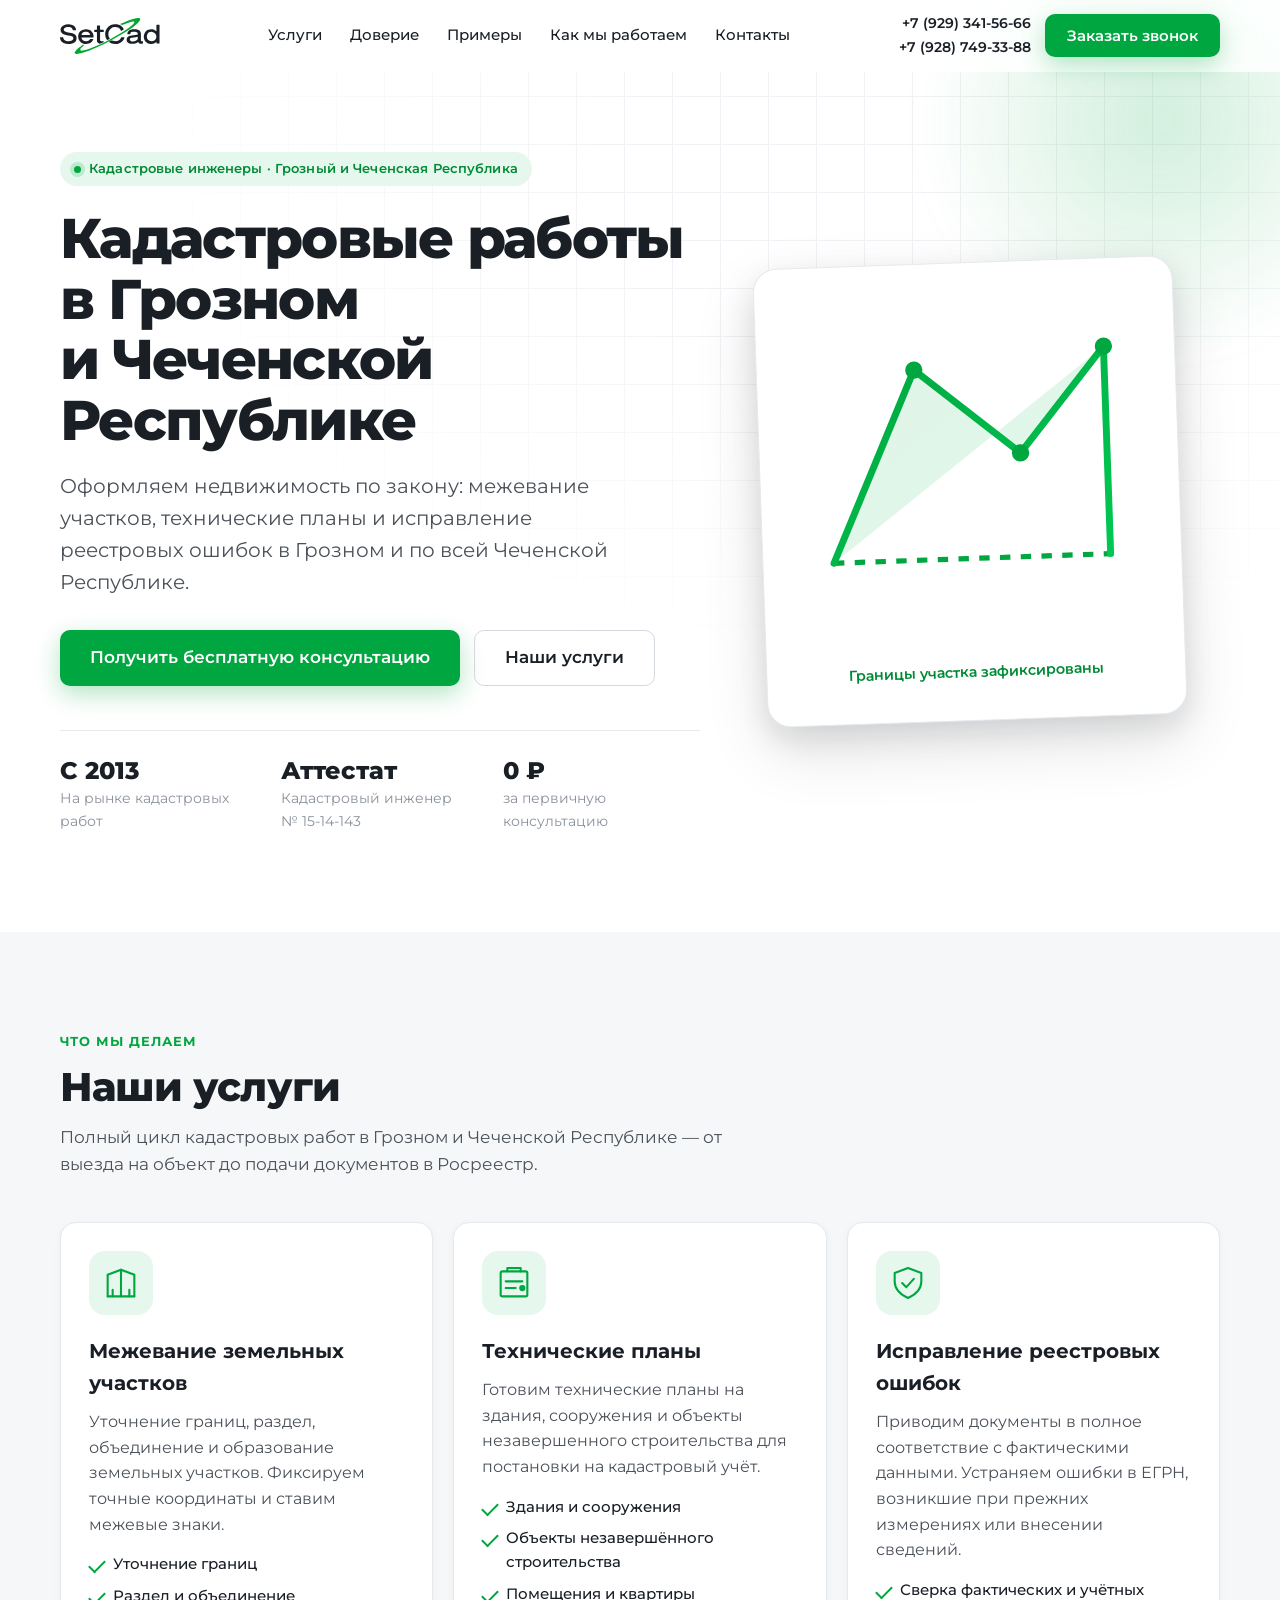
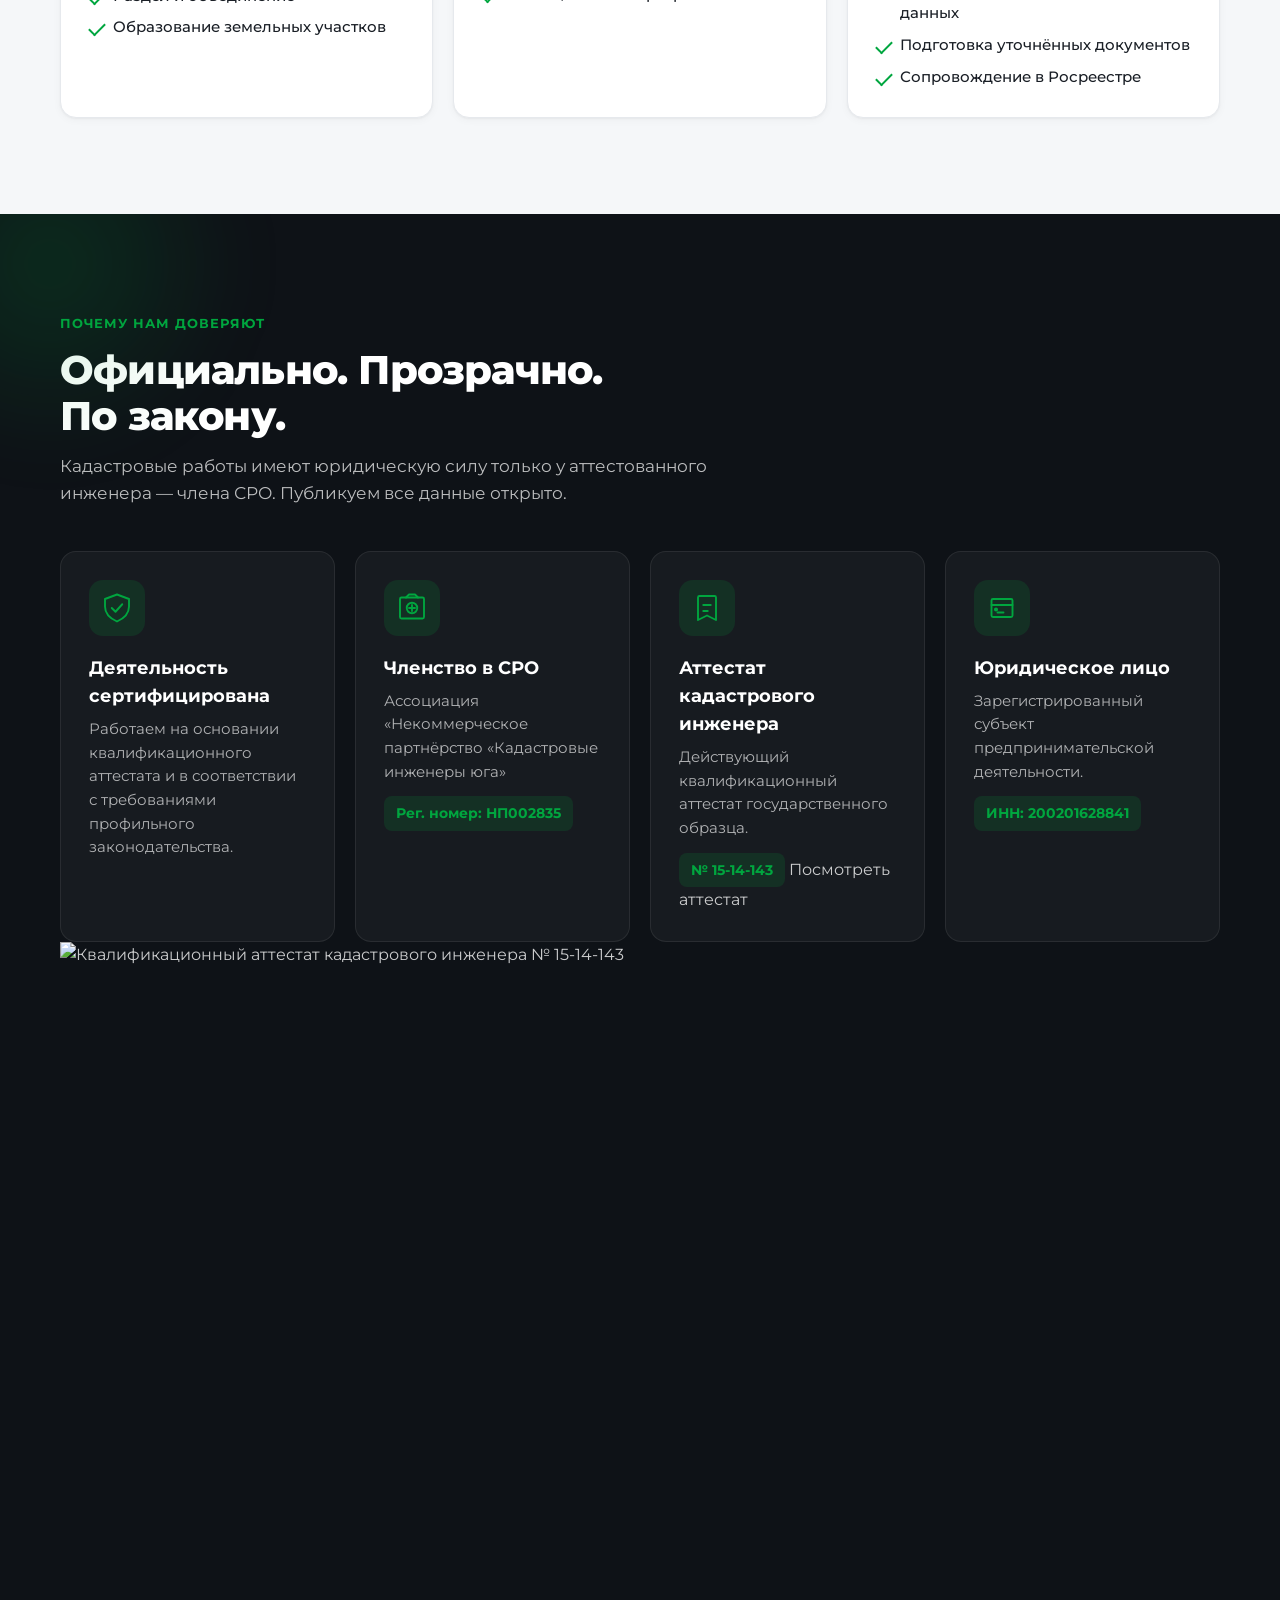
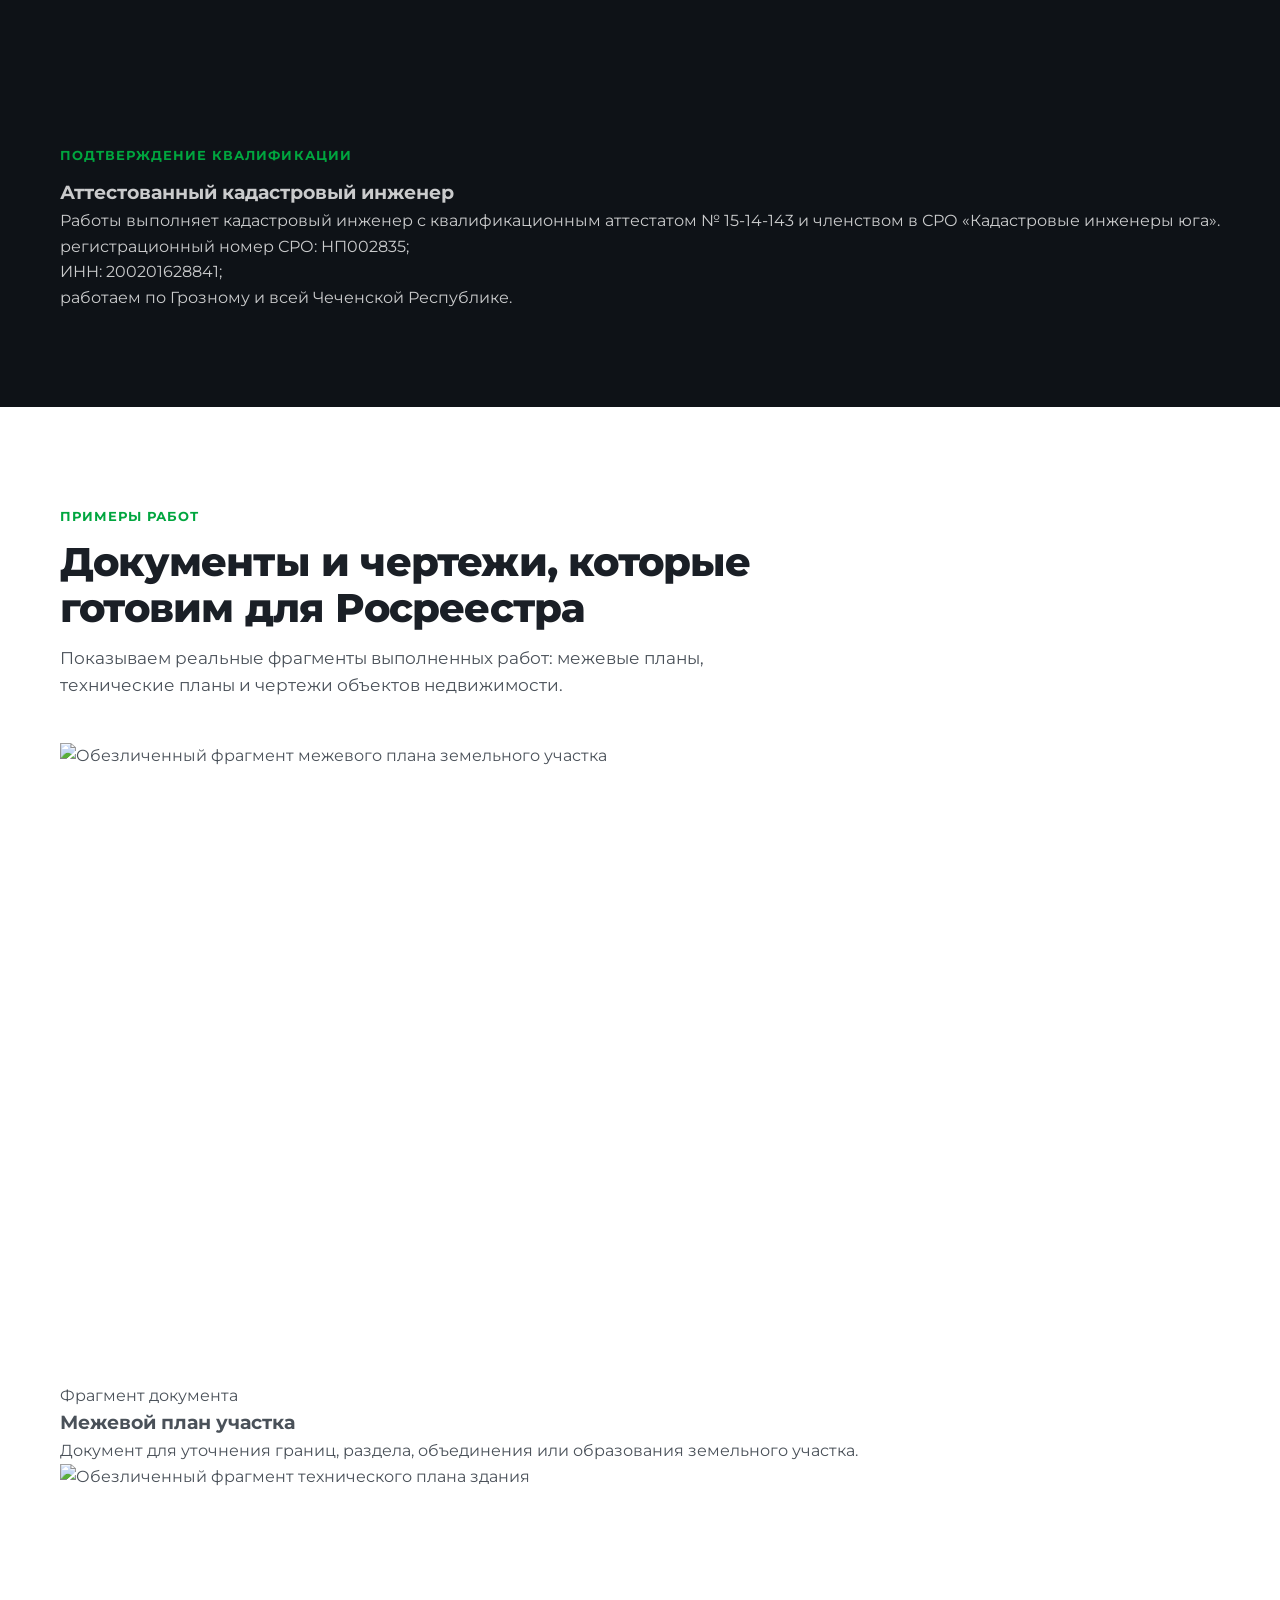
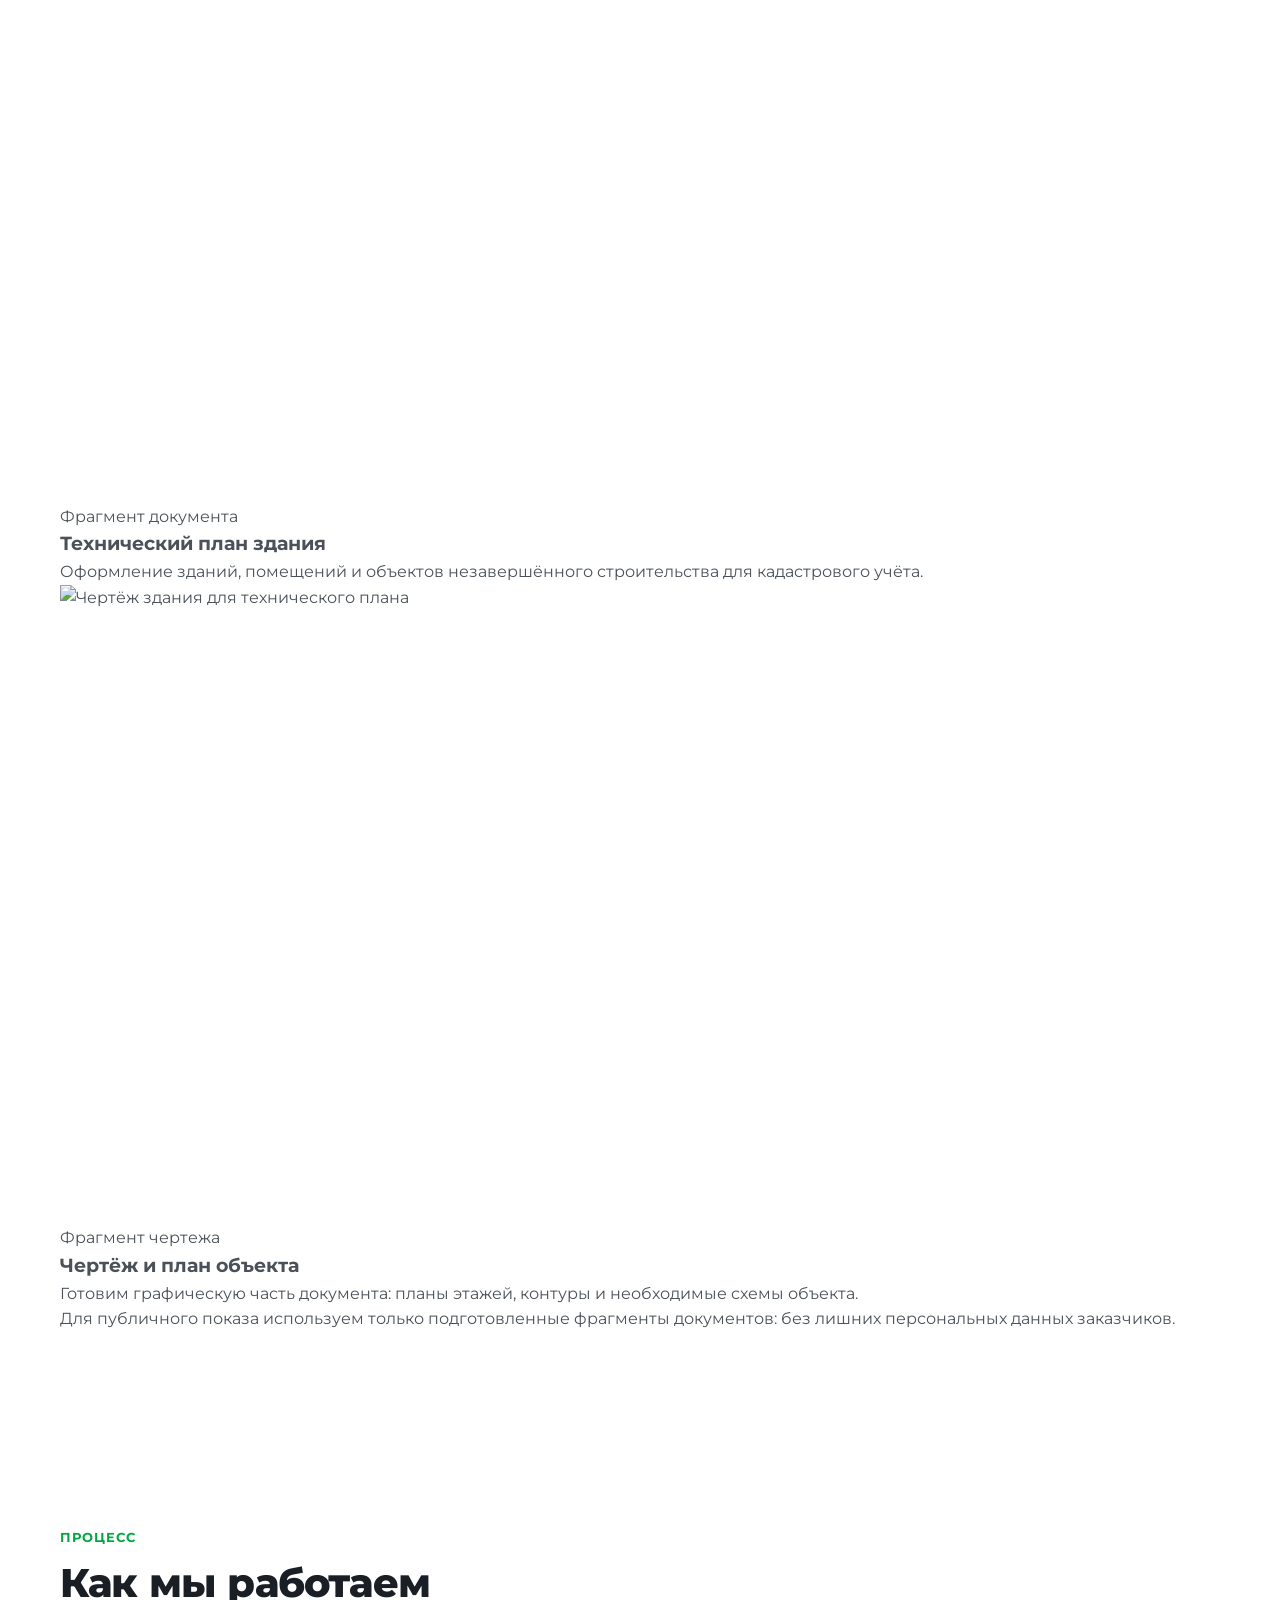
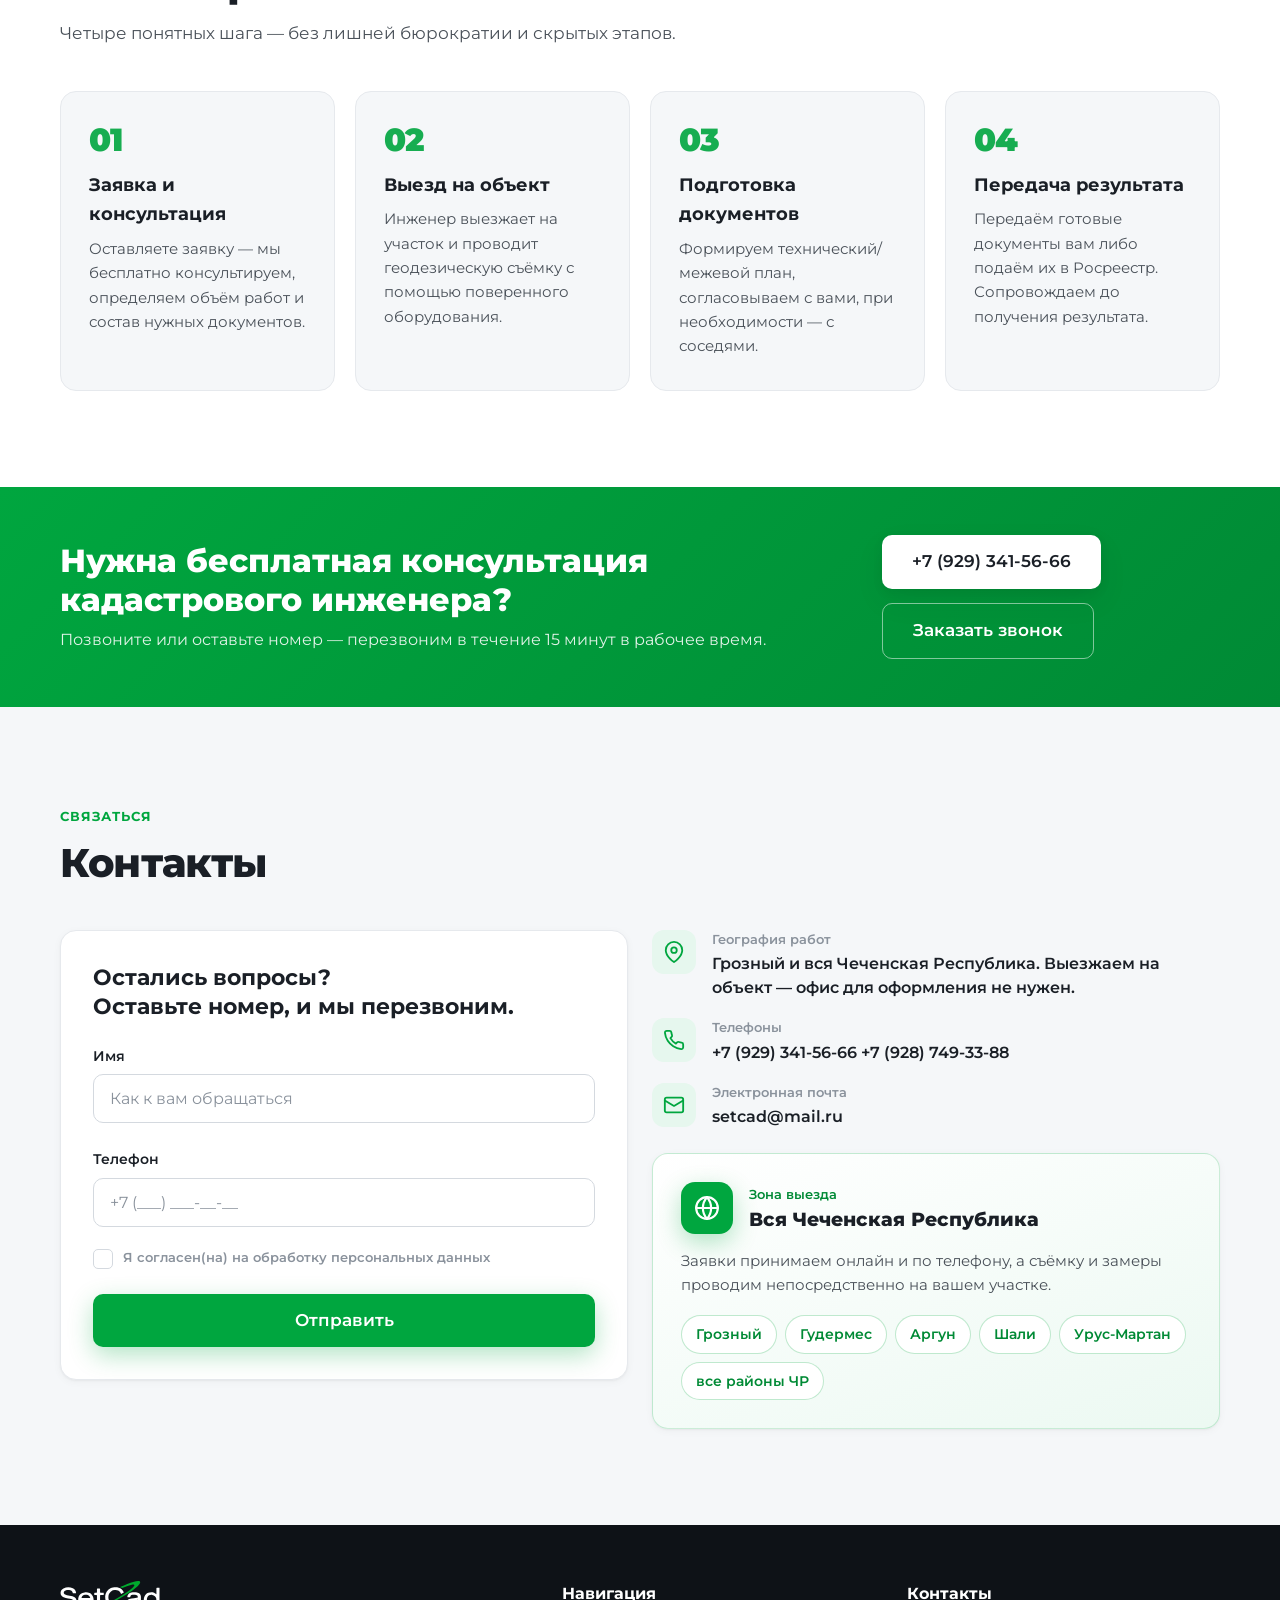
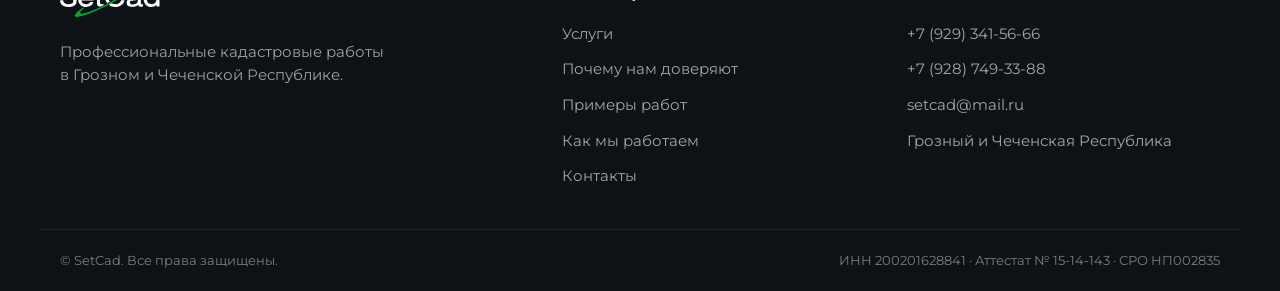
==== commit 59622ce9: "Update index.html" ====
--- a/index.html
+++ b/index.html
@@ -4,10 +4,10 @@
     <meta name="google-site-verification" content="HfvGWTV3PidAbca_y2K1jz62IJVKgvn5Z9xsU5o7mjc" />
     <meta charset="UTF-8">
     <meta name="viewport" content="width=device-width, initial-scale=1.0">
-    <meta name="description" content="Точные кадастровые работы в Грозном и ЧР. Межевание, технические планы, исправление реестровых ошибок. Быстро, по закону. Звоните!">
-    <meta name="keywords" content="кадастровые работы Грозный, межевание Чечня, технический план, реестровые ошибки, SetCad">
+    <meta name="description" content="Кадастровые работы в Грозном и Чеченской Республике: межевание, технические планы, исправление реестровых ошибок. Аттестованный инженер, выезд на объект.">
+    <meta name="keywords" content="кадастровые работы Грозный, кадастровый инженер Грозный, межевание Чеченская Республика, технический план Грозный, реестровые ошибки, SetCad">
     <meta name="theme-color" content="#00A63F">
-    <meta property="og:title" content="SetCad — Кадастровые работы в Грозном и ЧР">
+    <meta property="og:title" content="SetCad — кадастровые работы в Грозном и Чеченской Республике">
     <meta property="og:description" content="Межевание, технические планы, исправление реестровых ошибок. Оформляем недвижимость по закону — быстро и без бюрократии.">
     <meta property="og:type" content="website">
     <meta property="og:url" content="https://setcad.ru/">
@@ -17,7 +17,7 @@
     <meta property="og:locale" content="ru_RU">
     <link rel="canonical" href="https://setcad.ru/">
     <meta name="robots" content="index, follow">
-    <title>Кадастровые работы в Грозном и ЧР — межевание, техпланы | SetCad</title>
+    <title>Кадастровые работы в Грозном и Чеченской Республике | SetCad</title>
     <link rel="icon" href="/favicon.ico" sizes="any">
     <link rel="icon" type="image/svg+xml" href="/favicon.svg">
     <link rel="icon" type="image/png" sizes="192x192" href="/favicon-192.png">
@@ -26,6 +26,24 @@
     <link rel="preconnect" href="https://fonts.gstatic.com" crossorigin>
     <link href="https://fonts.googleapis.com/css2?family=Montserrat:wght@400;500;600;700;800;900&display=swap" rel="stylesheet">
     <link rel="stylesheet" href="styles.v2.css">
+
+    <!-- Yandex.Metrika counter -->
+    <script>
+        window.SETCAD_METRIKA_ID = 110204399;
+        (function(m,e,t,r,i,k,a){
+            m[i]=m[i]||function(){(m[i].a=m[i].a||[]).push(arguments)};
+            m[i].l=1*new Date();
+            for (var j = 0; j < document.scripts.length; j++) { if (document.scripts[j].src === r) { return; } }
+            k=e.createElement(t),a=e.getElementsByTagName(t)[0],k.async=1,k.src=r,a.parentNode.insertBefore(k,a)
+        })(window, document, 'script', 'https://mc.yandex.ru/metrika/tag.js', 'ym');
+        ym(110204399, 'init', {
+            clickmap:true,
+            trackLinks:true,
+            accurateTrackBounce:true,
+            webvisor:true
+        });
+    </script>
+    <!-- /Yandex.Metrika counter -->
 
     <script type="application/ld+json">
     {
@@ -166,6 +184,7 @@
     </script>
 </head>
 <body>
+    <noscript><div><img src="https://mc.yandex.ru/watch/110204399" style="position:absolute; left:-9999px;" alt=""></div></noscript>
 
     <header class="header" id="header">
         <div class="container header__inner">
@@ -185,6 +204,7 @@
             <nav class="nav" id="nav" aria-label="Основная навигация">
                 <a href="#services" class="nav__link">Услуги</a>
                 <a href="#trust" class="nav__link">Доверие</a>
+                <a href="#works" class="nav__link">Примеры</a>
                 <a href="#process" class="nav__link">Как мы работаем</a>
                 <a href="#contacts" class="nav__link">Контакты</a>
             </nav>
@@ -209,9 +229,9 @@
         </div>
         <div class="container hero__inner">
             <div class="hero__content">
-                <span class="hero__badge">Кадастровые инженеры · Грозный и ЧР</span>
-                <h1 class="hero__title">Точные кадастровые работы в&nbsp;Грозном и&nbsp;ЧР</h1>
-                <p class="hero__subtitle">Оформляем недвижимость по закону: межевание, технические планы, исправление реестровых ошибок. Быстро и без бюрократии.</p>
+                <span class="hero__badge">Кадастровые инженеры · Грозный и Чеченская Республика</span>
+                <h1 class="hero__title">Кадастровые работы в&nbsp;Грозном и&nbsp;Чеченской Республике</h1>
+                <p class="hero__subtitle">Оформляем недвижимость по закону: межевание участков, технические планы и исправление реестровых ошибок в Грозном и по всей Чеченской Республике.</p>
                 <div class="hero__actions">
                     <a href="#contacts" class="btn btn--accent btn--lg">Получить бесплатную консультацию</a>
                     <a href="#services" class="btn btn--ghost btn--lg">Наши услуги</a>
@@ -252,7 +272,7 @@
             <div class="section__head">
                 <span class="section__eyebrow">Что мы делаем</span>
                 <h2 class="section__title">Наши услуги</h2>
-                <p class="section__lead">Полный цикл кадастровых работ — от выезда на объект до подачи документов в Росреестр.</p>
+                <p class="section__lead">Полный цикл кадастровых работ в Грозном и Чеченской Республике — от выезда на объект до подачи документов в Росреестр.</p>
             </div>
 
             <div class="services__grid">
@@ -355,6 +375,7 @@
                     <h3>Аттестат кадастрового инженера</h3>
                     <p>Действующий квалификационный аттестат государственного образца.</p>
                     <span class="trust__code">№ 15-14-143</span>
+                    <a class="trust__link" href="assets/docs/attestat-kadastrovogo-inzhenera.webp" target="_blank" rel="noopener">Посмотреть аттестат</a>
                 </div>
 
                 <div class="trust__item">
@@ -370,6 +391,69 @@
                     <span class="trust__code">ИНН: 200201628841</span>
                 </div>
             </div>
+
+            <div class="trust-proof">
+                <a class="trust-proof__image" href="assets/docs/attestat-kadastrovogo-inzhenera.webp" target="_blank" rel="noopener" aria-label="Открыть аттестат кадастрового инженера">
+                    <img src="assets/docs/attestat-kadastrovogo-inzhenera.webp" width="1080" height="800" loading="lazy" alt="Квалификационный аттестат кадастрового инженера № 15-14-143">
+                </a>
+                <div class="trust-proof__content">
+                    <span class="section__eyebrow">Подтверждение квалификации</span>
+                    <h3>Аттестованный кадастровый инженер</h3>
+                    <p>Работы выполняет кадастровый инженер с квалификационным аттестатом №&nbsp;15-14-143 и членством в СРО «Кадастровые инженеры юга».</p>
+                    <ul>
+                        <li>регистрационный номер СРО: НП002835;</li>
+                        <li>ИНН: 200201628841;</li>
+                        <li>работаем по Грозному и всей Чеченской Республике.</li>
+                    </ul>
+                </div>
+            </div>
+        </div>
+    </section>
+
+    <section class="section works" id="works">
+        <div class="container">
+            <div class="section__head">
+                <span class="section__eyebrow">Примеры работ</span>
+                <h2 class="section__title">Документы и чертежи, которые готовим для Росреестра</h2>
+                <p class="section__lead">Показываем реальные фрагменты выполненных работ: межевые планы, технические планы и чертежи объектов недвижимости.</p>
+            </div>
+
+            <div class="works__grid">
+                <article class="work-card">
+                    <div class="work-card__image">
+                        <img src="assets/work/mezhevoy-plan.webp" width="900" height="640" loading="lazy" alt="Обезличенный фрагмент межевого плана земельного участка">
+                        <span class="work-card__badge">Фрагмент документа</span>
+                    </div>
+                    <div class="work-card__body">
+                        <h3>Межевой план участка</h3>
+                        <p>Документ для уточнения границ, раздела, объединения или образования земельного участка.</p>
+                    </div>
+                </article>
+
+                <article class="work-card">
+                    <div class="work-card__image">
+                        <img src="assets/work/tehnicheskiy-plan.webp" width="900" height="640" loading="lazy" alt="Обезличенный фрагмент технического плана здания">
+                        <span class="work-card__badge">Фрагмент документа</span>
+                    </div>
+                    <div class="work-card__body">
+                        <h3>Технический план здания</h3>
+                        <p>Оформление зданий, помещений и объектов незавершённого строительства для кадастрового учёта.</p>
+                    </div>
+                </article>
+
+                <article class="work-card">
+                    <div class="work-card__image work-card__image--clear">
+                        <img src="assets/work/chertezh-plan.webp" width="900" height="640" loading="lazy" alt="Чертёж здания для технического плана">
+                        <span class="work-card__badge">Фрагмент чертежа</span>
+                    </div>
+                    <div class="work-card__body">
+                        <h3>Чертёж и план объекта</h3>
+                        <p>Готовим графическую часть документа: планы этажей, контуры и необходимые схемы объекта.</p>
+                    </div>
+                </article>
+            </div>
+
+            <p class="works__note">Для публичного показа используем только подготовленные фрагменты документов: без лишних персональных данных заказчиков.</p>
         </div>
     </section>
 
@@ -538,6 +622,7 @@
                 <h4>Навигация</h4>
                 <a href="#services">Услуги</a>
                 <a href="#trust">Почему нам доверяют</a>
+                <a href="#works">Примеры работ</a>
                 <a href="#process">Как мы работаем</a>
                 <a href="#contacts">Контакты</a>
             </nav>
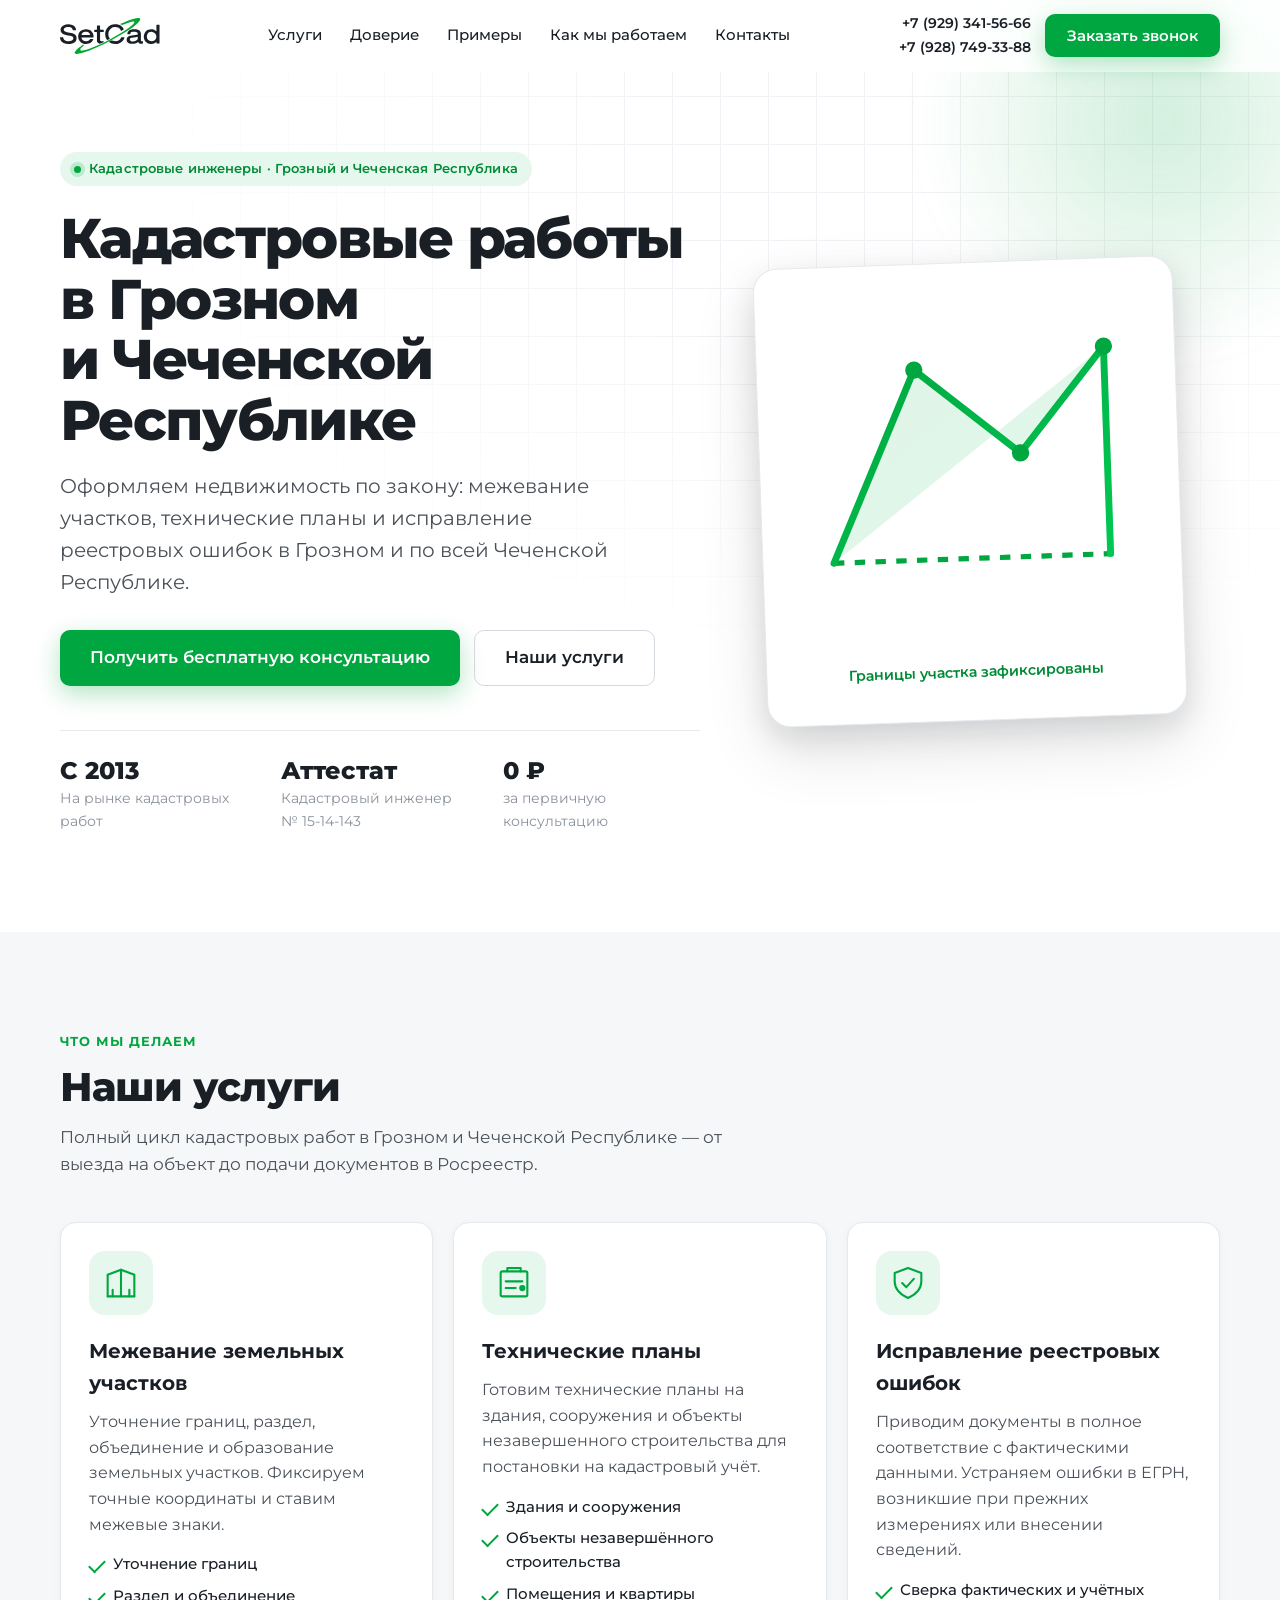
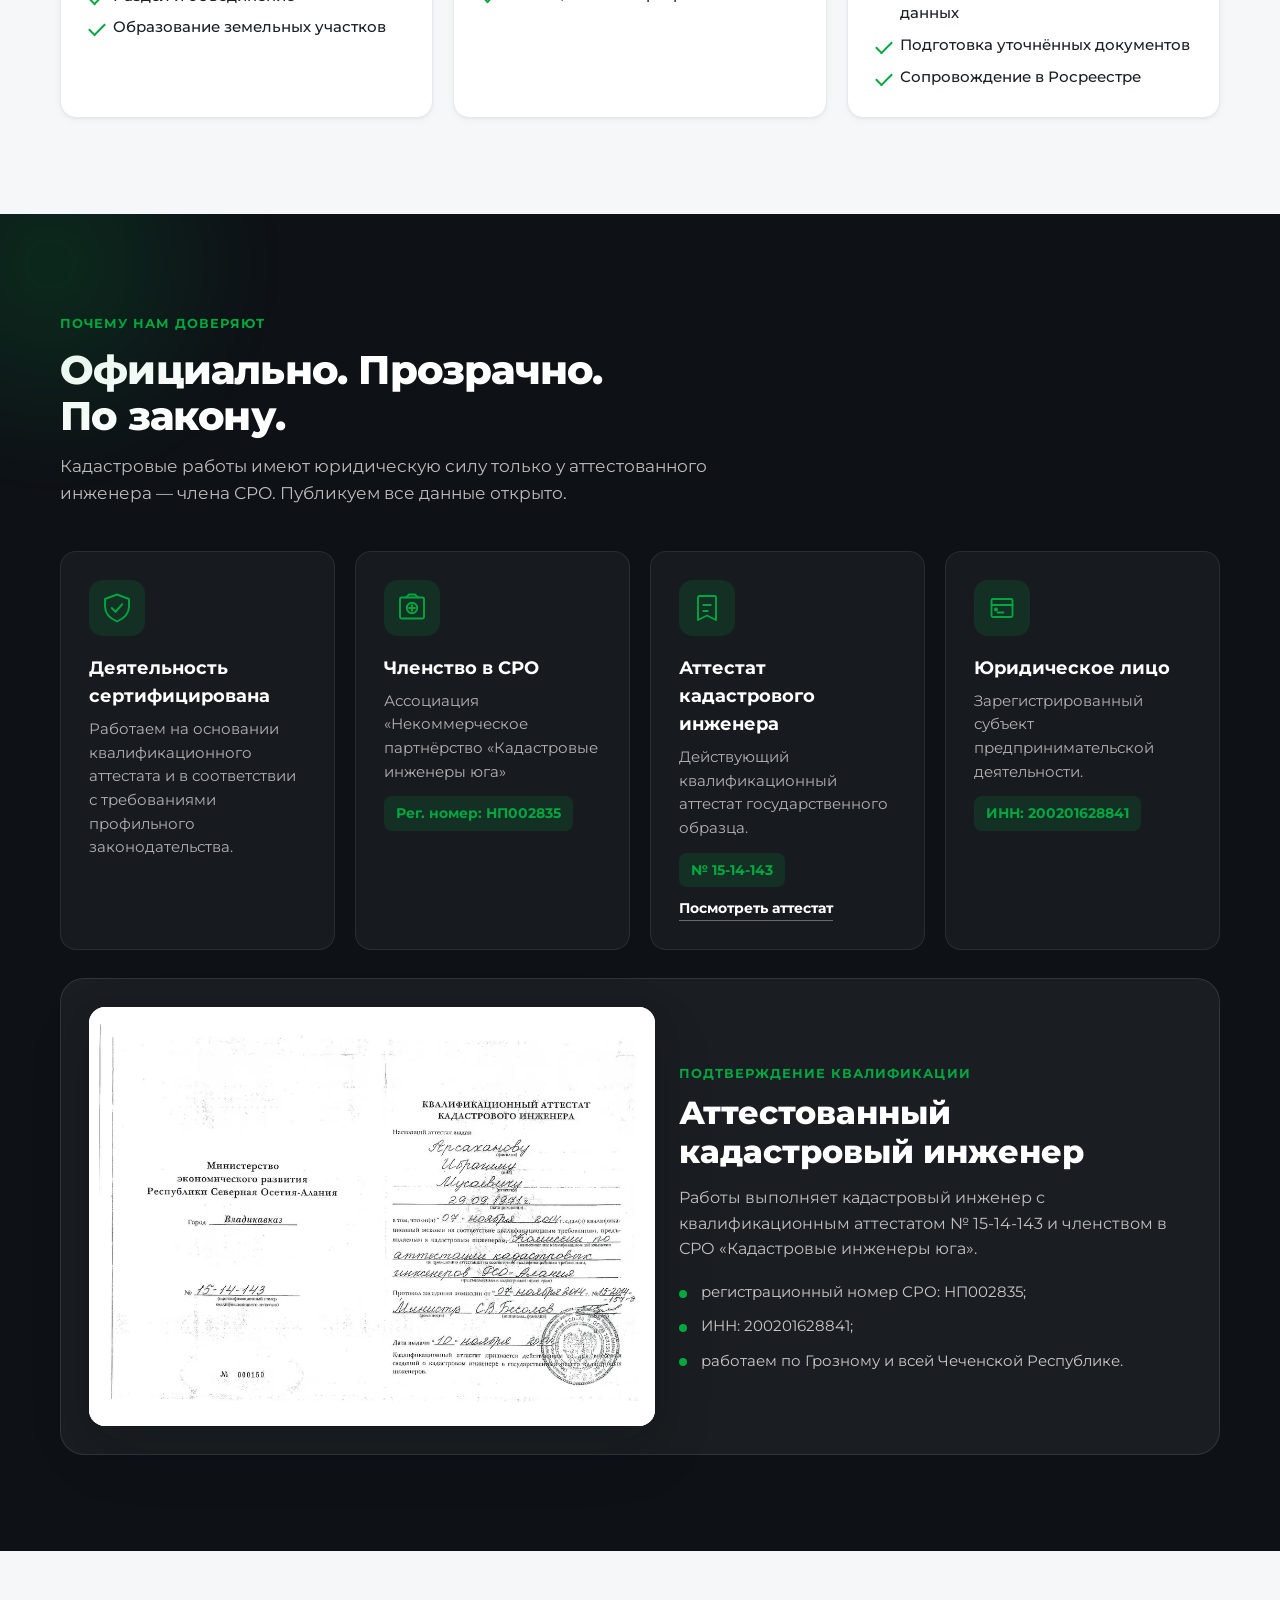
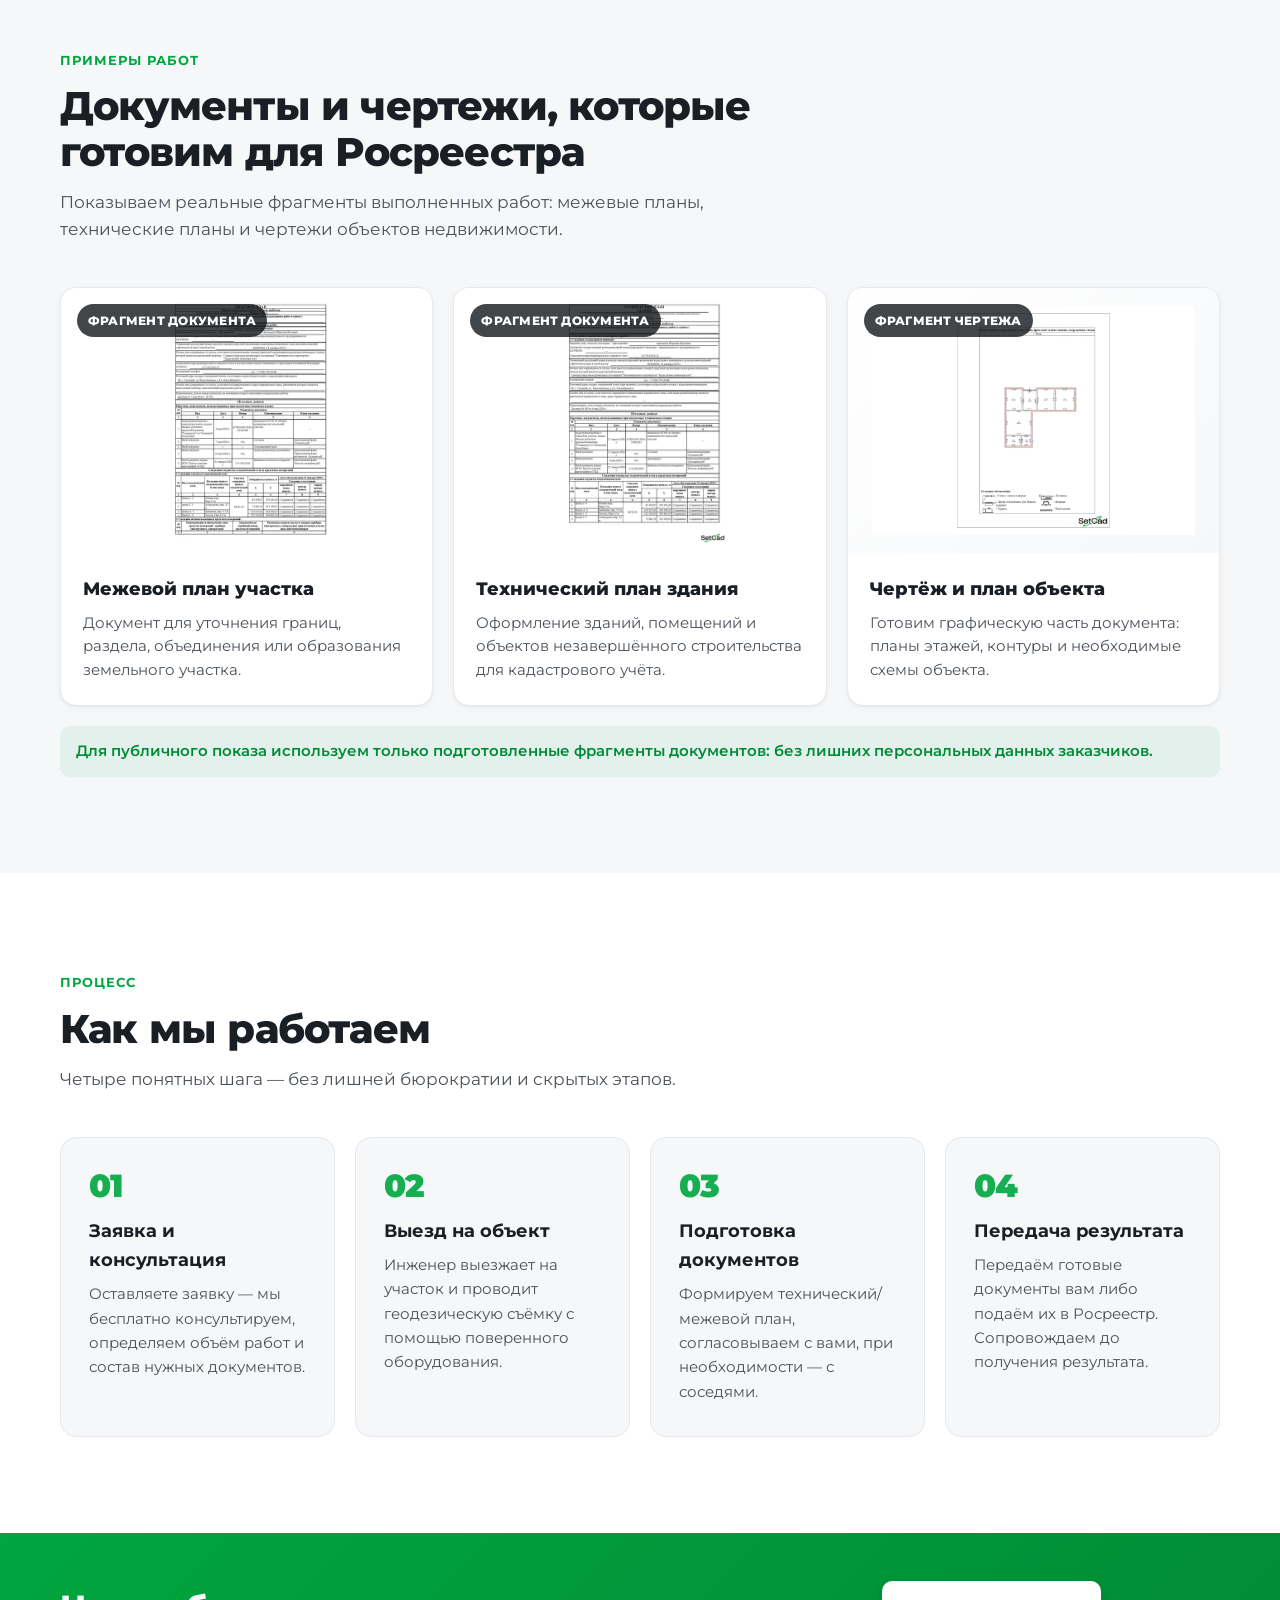
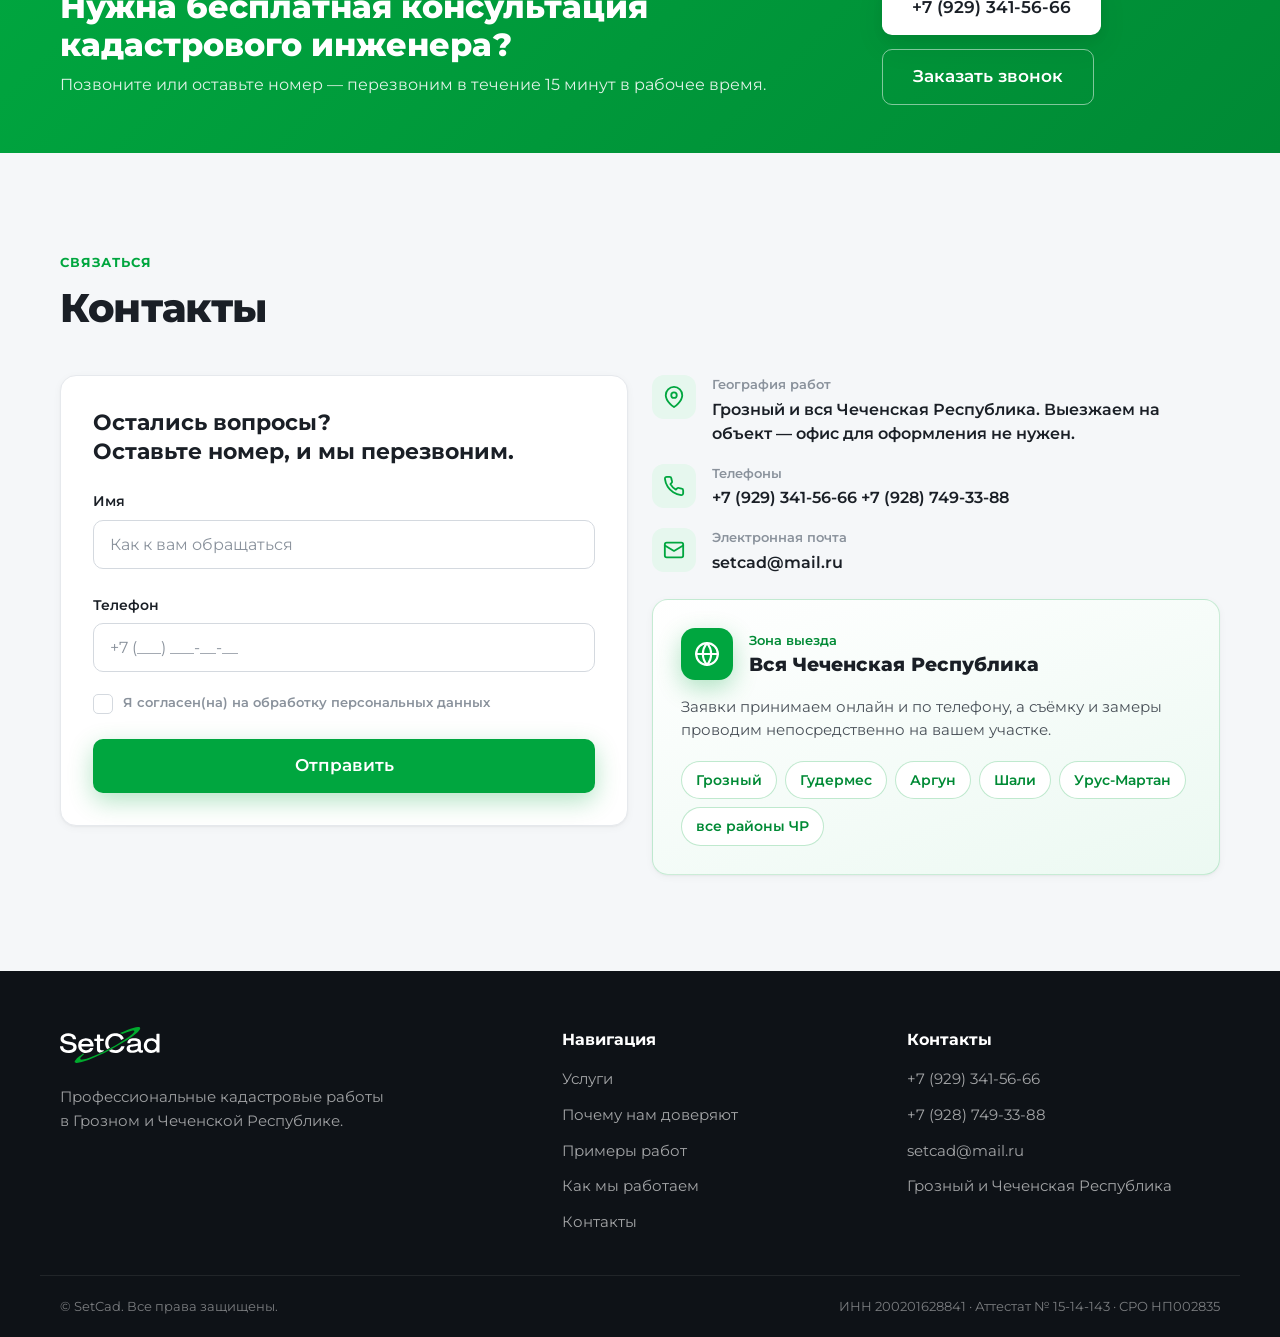
==== commit da054c51: "Add files via upload" ====
--- a/index.html
+++ b/index.html
@@ -25,7 +25,7 @@
     <link rel="preconnect" href="https://fonts.googleapis.com">
     <link rel="preconnect" href="https://fonts.gstatic.com" crossorigin>
     <link href="https://fonts.googleapis.com/css2?family=Montserrat:wght@400;500;600;700;800;900&display=swap" rel="stylesheet">
-    <link rel="stylesheet" href="styles.v2.css">
+    <link rel="stylesheet" href="styles.v2.css?v=20260704-works">
 
     <!-- Yandex.Metrika counter -->
     <script>
--- a/styles.v2.css
+++ b/styles.v2.css
@@ -359,6 +359,80 @@
     background: rgba(0,166,63,0.15); color: var(--green);
     font-size: 0.875rem; font-weight: 700; font-family: 'Montserrat', monospace;
 }
+.trust__link {
+    display: inline-flex; align-items: center; margin-top: 10px;
+    color: #fff; font-size: 0.875rem; font-weight: 700;
+    border-bottom: 1px solid rgba(255,255,255,0.35);
+}
+.trust__link:hover { color: var(--green); border-color: var(--green); }
+.trust-proof {
+    position: relative; z-index: 1;
+    display: grid; grid-template-columns: 1fr; gap: 24px;
+    margin-top: 28px; padding: 20px;
+    background: rgba(255,255,255,0.05);
+    border: 1px solid rgba(255,255,255,0.10);
+    border-radius: var(--radius-lg);
+}
+.trust-proof__image {
+    display: block; overflow: hidden; border-radius: var(--radius);
+    background: #fff; box-shadow: var(--shadow-lg);
+}
+.trust-proof__image img {
+    width: 100%; height: auto; aspect-ratio: 1.35 / 1;
+    object-fit: cover; object-position: center;
+}
+.trust-proof__content { align-self: center; }
+.trust-proof__content .section__eyebrow { margin-bottom: 10px; }
+.trust-proof__content h3 {
+    color: #fff; font-size: clamp(1.45rem, 3vw, 2rem);
+    line-height: 1.2; margin-bottom: 14px; font-weight: 800;
+}
+.trust-proof__content p { color: rgba(255,255,255,0.72); margin-bottom: 18px; }
+.trust-proof__content ul { display: flex; flex-direction: column; gap: 10px; }
+.trust-proof__content li {
+    position: relative; padding-left: 22px;
+    color: rgba(255,255,255,0.76); font-size: 0.95rem;
+}
+.trust-proof__content li::before {
+    content: ''; position: absolute; left: 0; top: 0.65em;
+    width: 8px; height: 8px; border-radius: 50%; background: var(--green);
+}
+
+/* =========================================================
+   ПРИМЕРЫ РАБОТ
+   ========================================================= */
+.works { background: var(--bg-soft); }
+.works__grid { display: grid; grid-template-columns: 1fr; gap: 20px; }
+.work-card {
+    background: var(--bg); border: 1px solid var(--border);
+    border-radius: var(--radius); overflow: hidden; box-shadow: var(--shadow-sm);
+    transition: transform .3s var(--ease), box-shadow .3s var(--ease), border-color .3s var(--ease);
+}
+.work-card:hover { transform: translateY(-4px); box-shadow: var(--shadow); border-color: var(--green); }
+.work-card__image {
+    position: relative; aspect-ratio: 1.4 / 1; overflow: hidden;
+    background: linear-gradient(135deg, #fff 0%, var(--bg-soft) 100%);
+}
+.work-card__image img {
+    width: 100%; height: 100%; object-fit: cover;
+    transition: transform .45s var(--ease);
+}
+.work-card__image--clear img { object-fit: contain; padding: 18px; }
+.work-card:hover .work-card__image img { transform: scale(1.035); }
+.work-card__badge {
+    position: absolute; left: 16px; top: 16px;
+    display: inline-flex; align-items: center; padding: 7px 11px; border-radius: 999px;
+    background: rgba(14,18,23,0.78); color: #fff;
+    font-size: 0.75rem; font-weight: 800; letter-spacing: 0.02em; text-transform: uppercase;
+}
+.work-card__body { padding: 22px; }
+.work-card__body h3 { font-size: 1.1rem; font-weight: 800; color: var(--ink); margin-bottom: 8px; }
+.work-card__body p { font-size: 0.925rem; color: var(--body); }
+.works__note {
+    margin-top: 20px; padding: 14px 16px; border-radius: var(--radius-sm);
+    background: rgba(0,166,63,0.08); color: var(--green-dark);
+    font-size: 0.925rem; font-weight: 600;
+}
 
 /* =========================================================
    КАК МЫ РАБОТАЕМ
@@ -563,6 +637,8 @@
     .section { padding: 96px 0; }
     .services__grid { grid-template-columns: repeat(2, 1fr); }
     .trust__grid { grid-template-columns: repeat(2, 1fr); }
+    .trust-proof { grid-template-columns: minmax(0, 1.05fr) minmax(0, 0.95fr); padding: 28px; }
+    .works__grid { grid-template-columns: repeat(3, 1fr); }
     .steps { grid-template-columns: repeat(2, 1fr); }
     .contacts__grid { grid-template-columns: 1fr 1fr; align-items: start; }
     .footer__inner { grid-template-columns: 1.5fr 1fr 1fr; }
@@ -742,4 +818,4 @@
 
 @media (max-width: 640px) {
     .float-cta-text { right: 20px; bottom: 84px; padding: 12px 18px; font-size: 0.85rem; }
-}+}
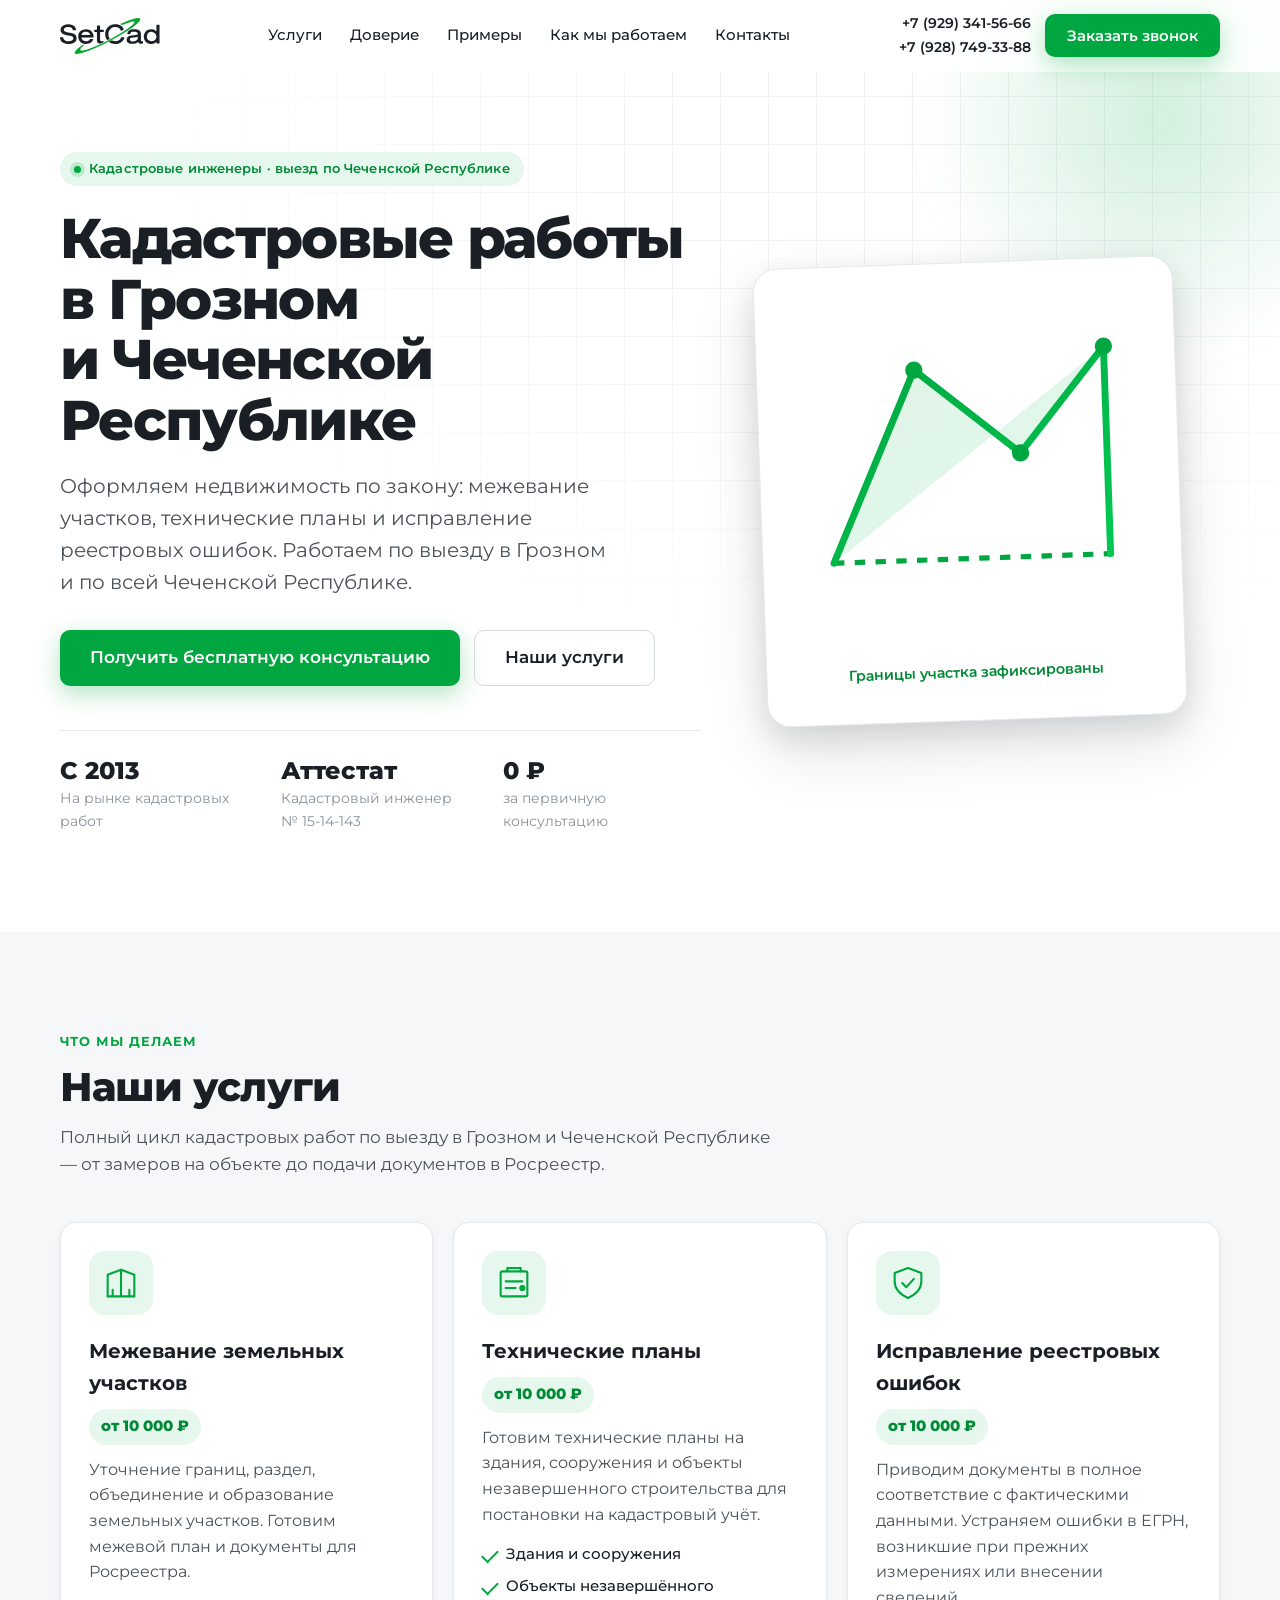
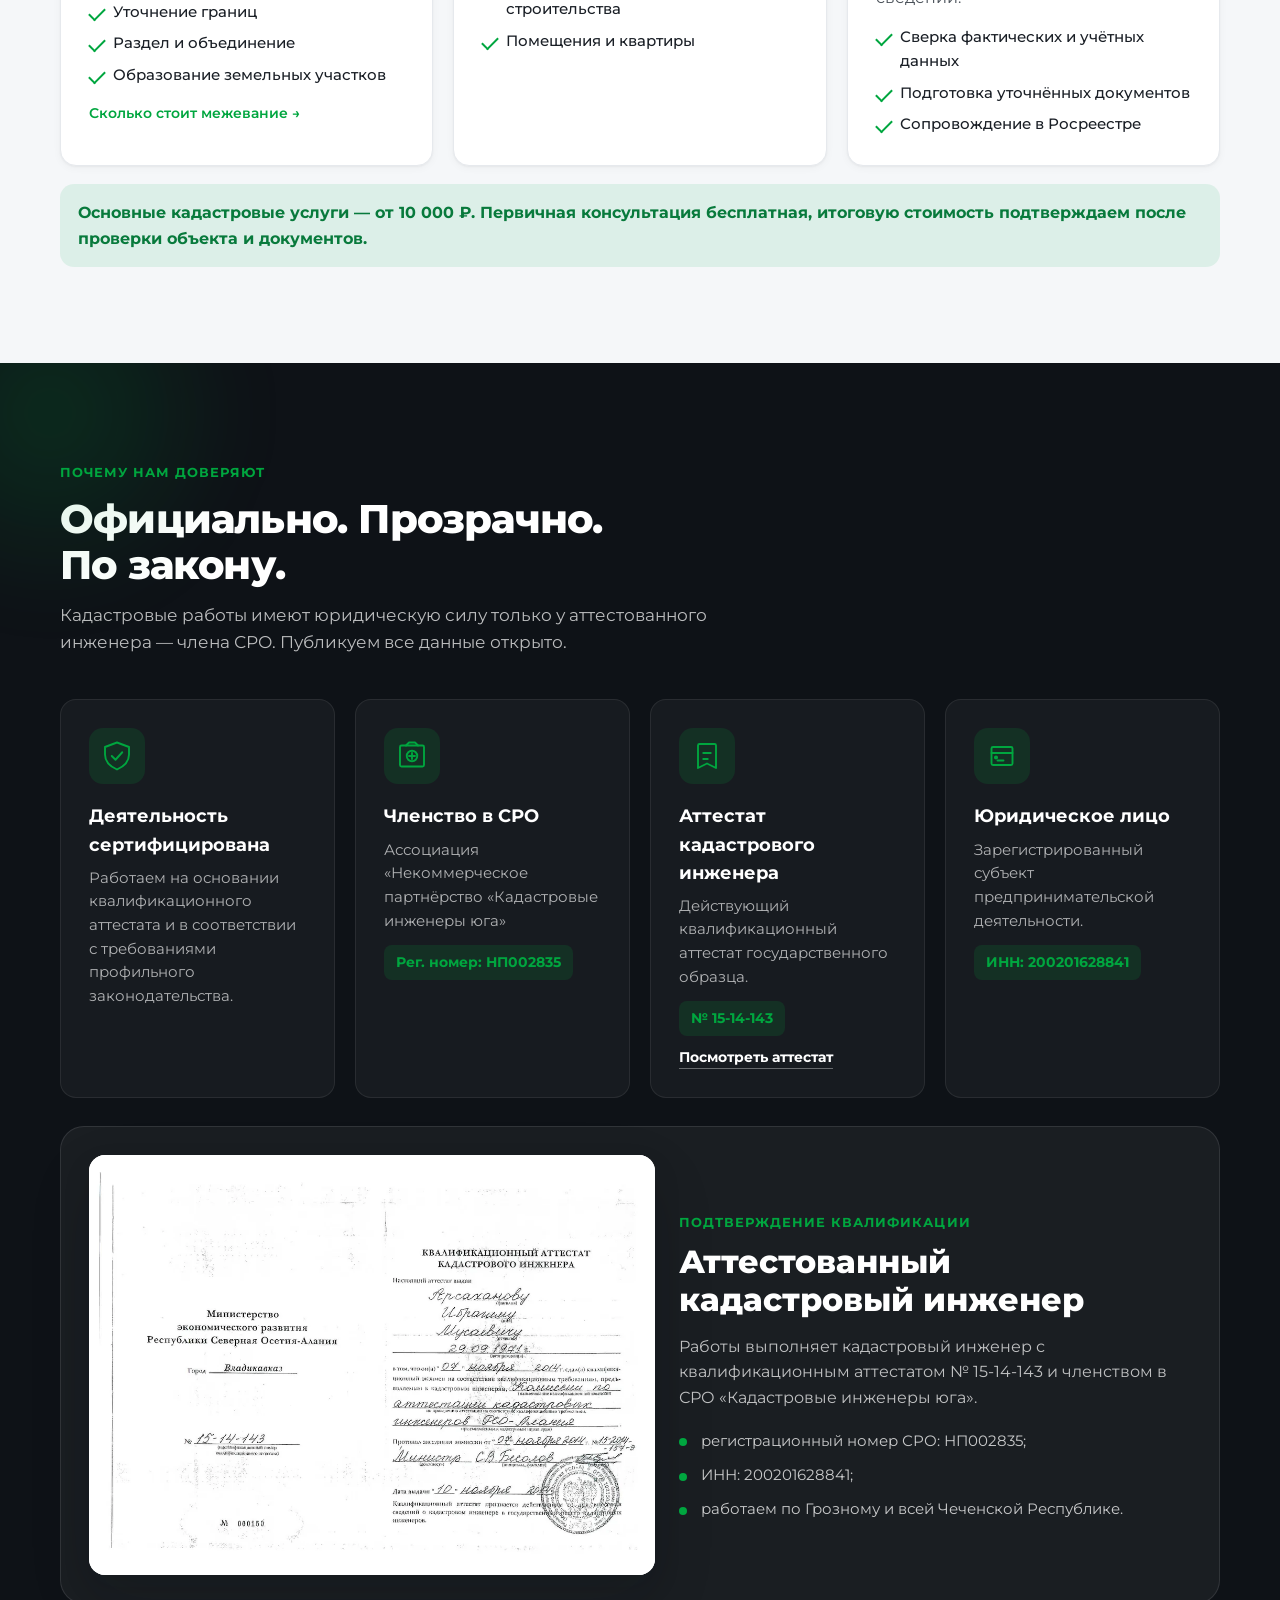
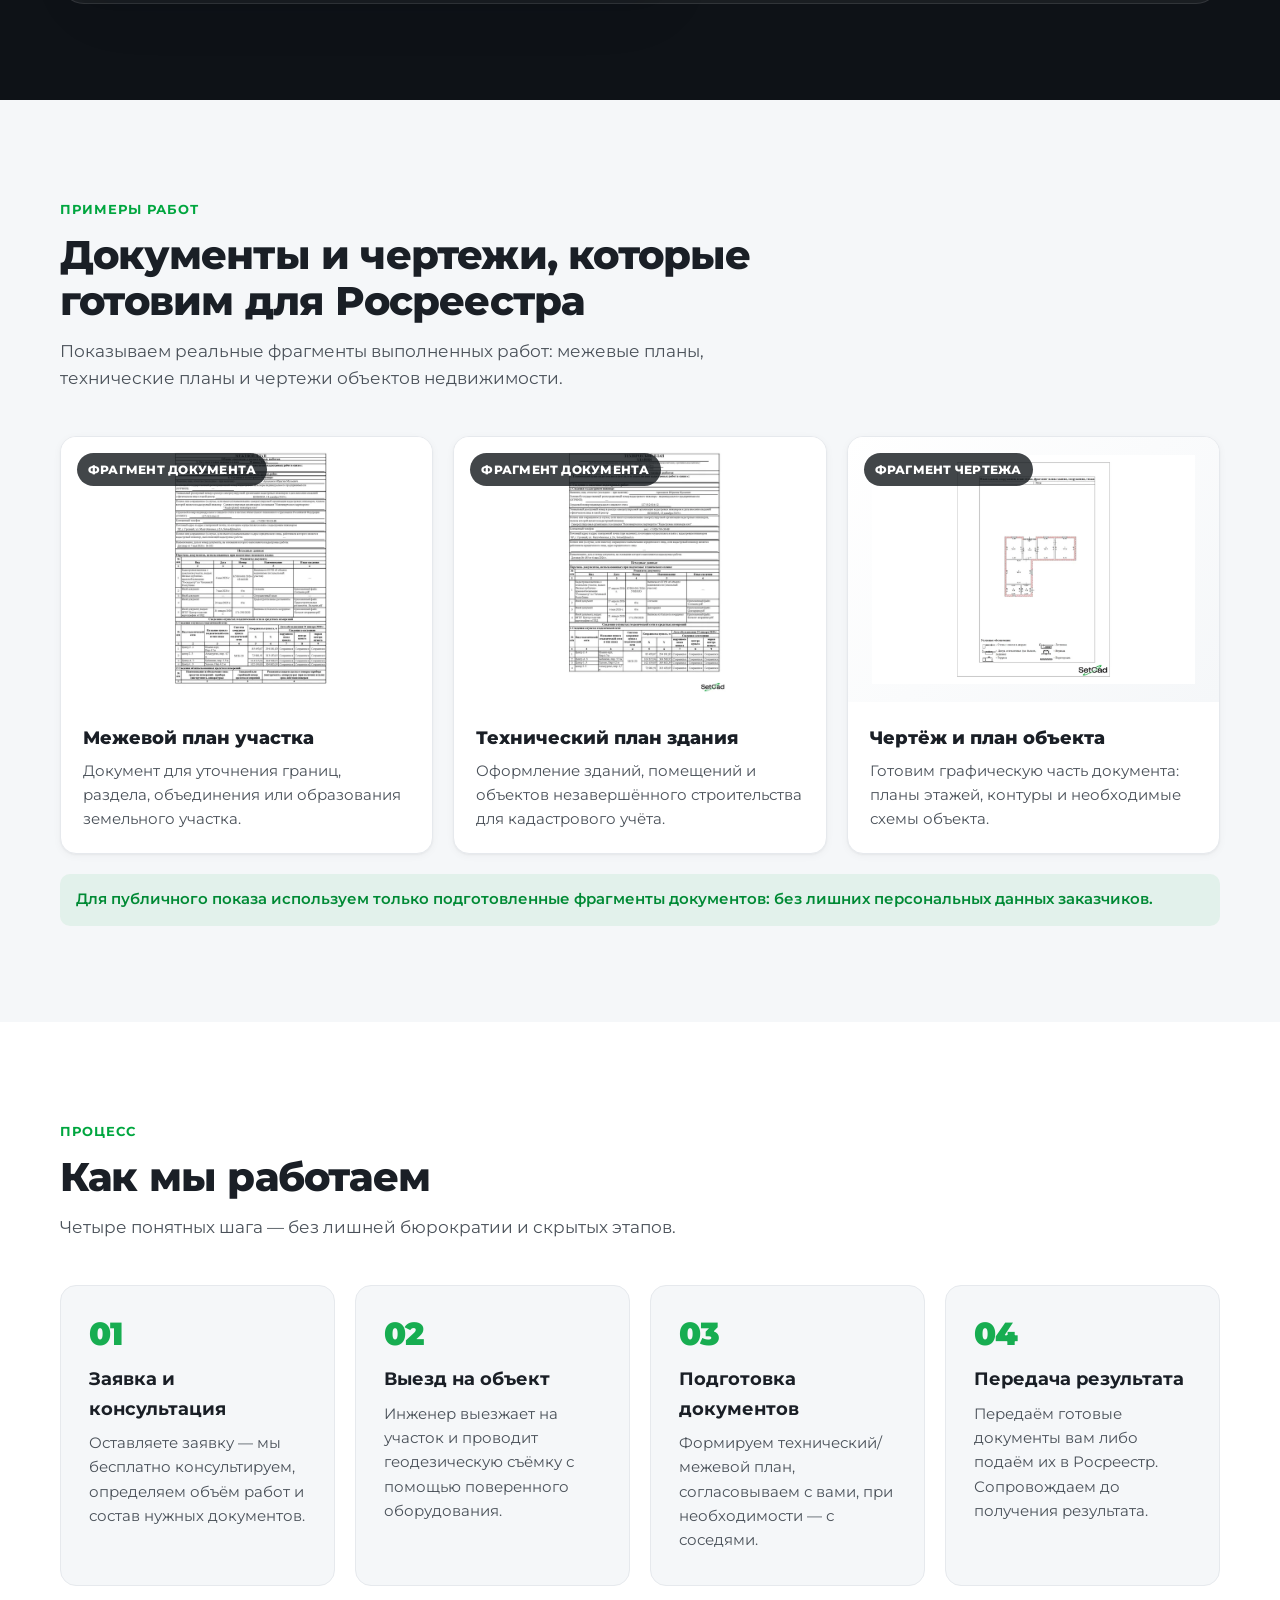
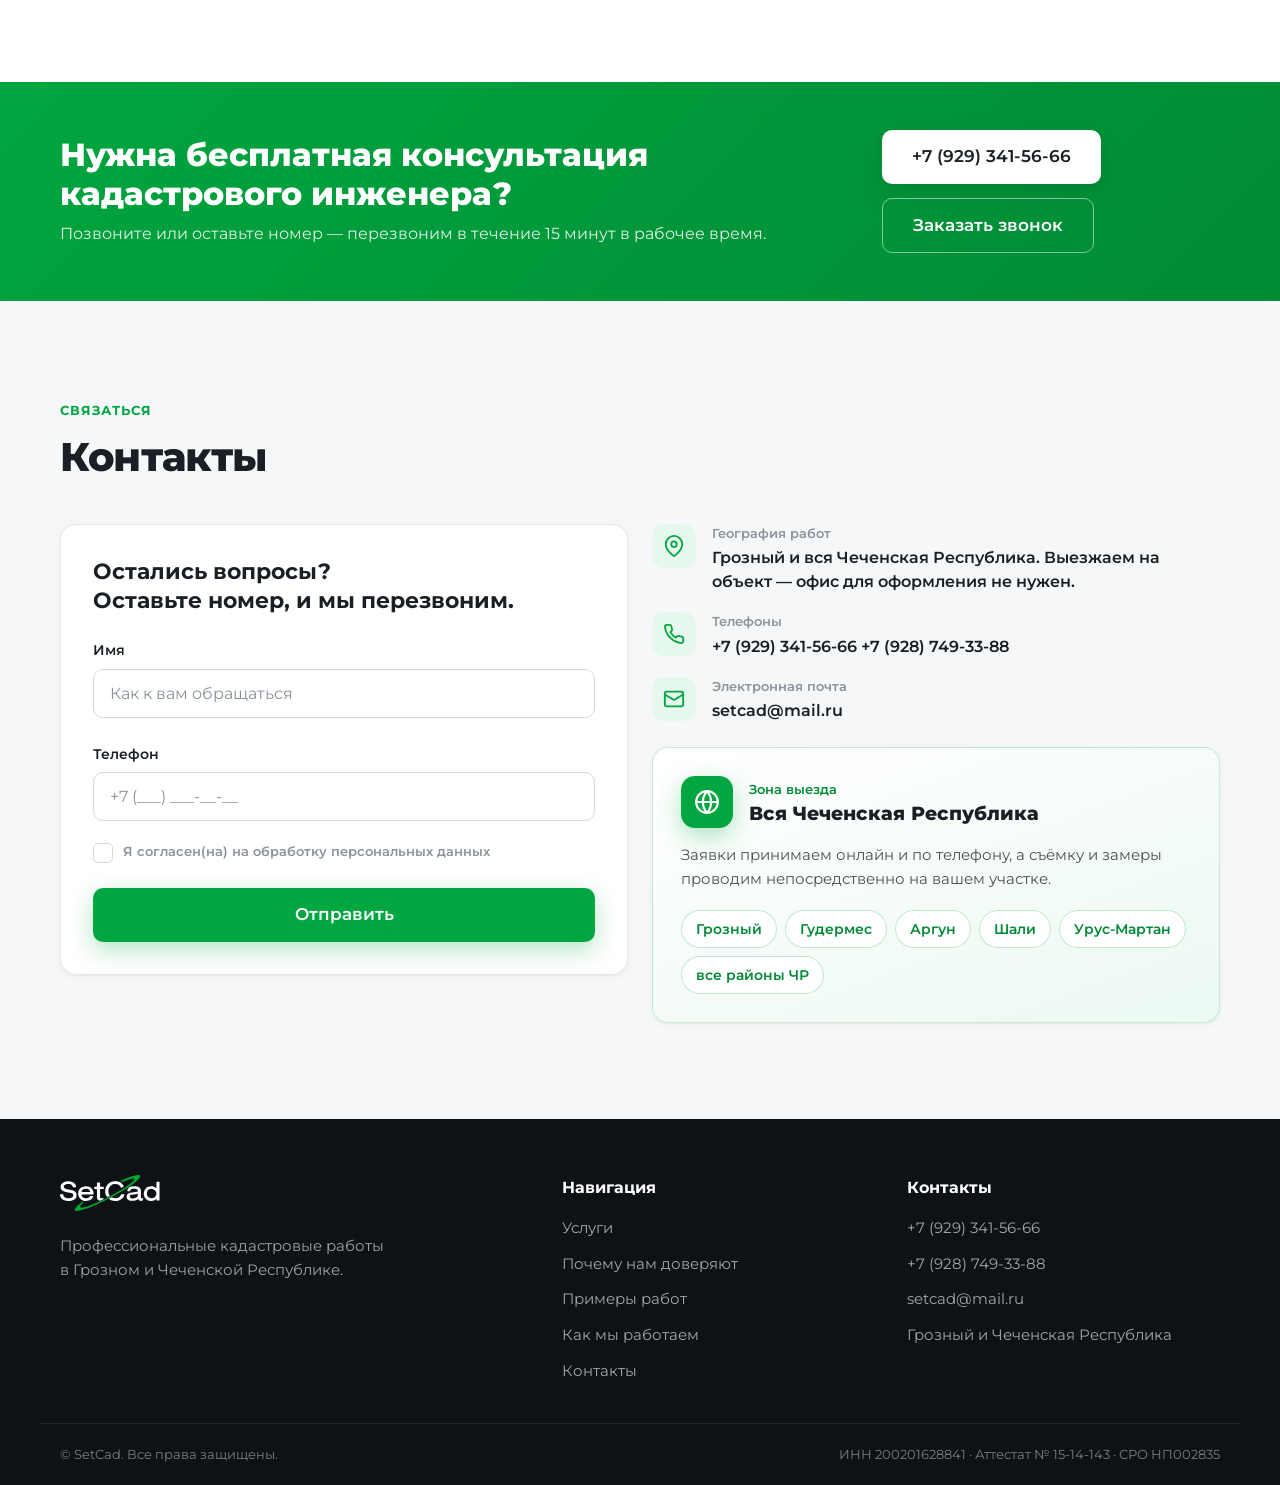
==== commit 0bf4a0e0: "Add files via upload" ====
--- a/index.html
+++ b/index.html
@@ -4,11 +4,11 @@
     <meta name="google-site-verification" content="HfvGWTV3PidAbca_y2K1jz62IJVKgvn5Z9xsU5o7mjc" />
     <meta charset="UTF-8">
     <meta name="viewport" content="width=device-width, initial-scale=1.0">
-    <meta name="description" content="Кадастровые работы в Грозном и Чеченской Республике: межевание, технические планы, исправление реестровых ошибок. Аттестованный инженер, выезд на объект.">
+    <meta name="description" content="Кадастровые работы по выезду в Грозном и Чеченской Республике: межевание, технические планы, исправление реестровых ошибок. Услуги от 10 000 ₽.">
     <meta name="keywords" content="кадастровые работы Грозный, кадастровый инженер Грозный, межевание Чеченская Республика, технический план Грозный, реестровые ошибки, SetCad">
     <meta name="theme-color" content="#00A63F">
     <meta property="og:title" content="SetCad — кадастровые работы в Грозном и Чеченской Республике">
-    <meta property="og:description" content="Межевание, технические планы, исправление реестровых ошибок. Оформляем недвижимость по закону — быстро и без бюрократии.">
+    <meta property="og:description" content="Межевание, технические планы, исправление реестровых ошибок. Работаем по выезду по Чеченской Республике. Услуги от 10 000 ₽.">
     <meta property="og:type" content="website">
     <meta property="og:url" content="https://setcad.ru/">
     <meta property="og:image" content="https://setcad.ru/og-image.jpg">
@@ -25,7 +25,7 @@
     <link rel="preconnect" href="https://fonts.googleapis.com">
     <link rel="preconnect" href="https://fonts.gstatic.com" crossorigin>
     <link href="https://fonts.googleapis.com/css2?family=Montserrat:wght@400;500;600;700;800;900&display=swap" rel="stylesheet">
-    <link rel="stylesheet" href="styles.v2.css?v=20260704-works">
+    <link rel="stylesheet" href="styles.v2.css?v=20260704-price">
 
     <!-- Yandex.Metrika counter -->
     <script>
@@ -57,22 +57,16 @@
         "foundingDate": "2013",
         "taxID": "200201628841",
         "vatID": "200201628841",
-        "address": {
-            "@type": "PostalAddress",
-            "addressLocality": "Грозный",
-            "addressRegion": "Чеченская Республика",
-            "addressCountry": "RU"
+        "areaServed": {
+            "@type": "AdministrativeArea",
+            "name": "Грозный / Чеченская Республика"
         },
-        "areaServed": [
-            { "@type": "City", "name": "Грозный" },
-            { "@type": "AdministrativeArea", "name": "Чеченская Республика" }
-        ],
         "contactPoint": [
             {
                 "@type": "ContactPoint",
                 "telephone": "+7-929-341-56-66",
                 "contactType": "customer service",
-                "areaServed": "RU",
+                "areaServed": "Грозный / Чеченская Республика",
                 "availableLanguage": "Russian"
             }
         ],
@@ -87,22 +81,15 @@
         "@id": "https://setcad.ru/#business",
         "name": "SetCad — кадастровые работы",
         "alternateName": "СетКад",
-        "description": "Кадастровые работы в Грозном и Чеченской Республике: межевание земельных участков, технические планы, исправление реестровых ошибок.",
+        "description": "Кадастровые работы по выезду в Грозном и по всей Чеченской Республике: межевание земельных участков, технические планы, исправление реестровых ошибок. Основные услуги от 10 000 ₽.",
         "url": "https://setcad.ru/",
         "telephone": ["+7-929-341-56-66", "+7-928-749-33-88"],
         "email": "setcad@mail.ru",
-        "priceRange": "₽₽",
         "image": "https://setcad.ru/favicon.svg",
-        "address": {
-            "@type": "PostalAddress",
-            "addressLocality": "Грозный",
-            "addressRegion": "Чеченская Республика",
-            "addressCountry": "RU"
+        "areaServed": {
+            "@type": "AdministrativeArea",
+            "name": "Грозный / Чеченская Республика"
         },
-        "areaServed": [
-            { "@type": "City", "name": "Грозный" },
-            { "@type": "AdministrativeArea", "name": "Чеченская Республика" }
-        ],
         "parentOrganization": { "@id": "https://setcad.ru/#organization" },
         "employee": {
             "@type": "Person",
@@ -123,26 +110,44 @@
             "itemListElement": [
                 {
                     "@type": "Offer",
+                    "price": "10000",
+                    "priceCurrency": "RUB",
                     "itemOffered": {
                         "@type": "Service",
                         "name": "Межевание земельных участков",
-                        "description": "Уточнение границ, раздел, объединение и образование земельных участков."
+                        "description": "Уточнение границ, раздел, объединение и образование земельных участков. Работа по выезду по Чеченской Республике.",
+                        "areaServed": {
+                            "@type": "AdministrativeArea",
+                            "name": "Грозный / Чеченская Республика"
+                        }
                     }
                 },
                 {
                     "@type": "Offer",
+                    "price": "10000",
+                    "priceCurrency": "RUB",
                     "itemOffered": {
                         "@type": "Service",
                         "name": "Технические планы",
-                        "description": "Подготовка технических планов на здания, сооружения и объекты незавершённого строительства."
+                        "description": "Подготовка технических планов на здания, сооружения и объекты незавершённого строительства. Работа по выезду по Чеченской Республике.",
+                        "areaServed": {
+                            "@type": "AdministrativeArea",
+                            "name": "Грозный / Чеченская Республика"
+                        }
                     }
                 },
                 {
                     "@type": "Offer",
+                    "price": "10000",
+                    "priceCurrency": "RUB",
                     "itemOffered": {
                         "@type": "Service",
                         "name": "Исправление реестровых ошибок",
-                        "description": "Приведение документов в соответствие с фактическими данными, устранение ошибок в ЕГРН."
+                        "description": "Приведение документов в соответствие с фактическими данными, устранение ошибок в ЕГРН. Работа по выезду по Чеченской Республике.",
+                        "areaServed": {
+                            "@type": "AdministrativeArea",
+                            "name": "Грозный / Чеченская Республика"
+                        }
                     }
                 }
             ]
@@ -176,7 +181,7 @@
                 "name": "В каких районах работает SetCad?",
                 "acceptedAnswer": {
                     "@type": "Answer",
-                    "text": "SetCad выполняет кадастровые работы в Грозном и по всей Чеченской Республике."
+                    "text": "SetCad выполняет кадастровые работы по выезду в Грозном и по всей Чеченской Республике."
                 }
             }
         ]
@@ -229,9 +234,9 @@
         </div>
         <div class="container hero__inner">
             <div class="hero__content">
-                <span class="hero__badge">Кадастровые инженеры · Грозный и Чеченская Республика</span>
+                <span class="hero__badge">Кадастровые инженеры · выезд по Чеченской Республике</span>
                 <h1 class="hero__title">Кадастровые работы в&nbsp;Грозном и&nbsp;Чеченской Республике</h1>
-                <p class="hero__subtitle">Оформляем недвижимость по закону: межевание участков, технические планы и исправление реестровых ошибок в Грозном и по всей Чеченской Республике.</p>
+                <p class="hero__subtitle">Оформляем недвижимость по закону: межевание участков, технические планы и исправление реестровых ошибок. Работаем по выезду в Грозном и по всей Чеченской Республике.</p>
                 <div class="hero__actions">
                     <a href="#contacts" class="btn btn--accent btn--lg">Получить бесплатную консультацию</a>
                     <a href="#services" class="btn btn--ghost btn--lg">Наши услуги</a>
@@ -272,7 +277,7 @@
             <div class="section__head">
                 <span class="section__eyebrow">Что мы делаем</span>
                 <h2 class="section__title">Наши услуги</h2>
-                <p class="section__lead">Полный цикл кадастровых работ в Грозном и Чеченской Республике — от выезда на объект до подачи документов в Росреестр.</p>
+                <p class="section__lead">Полный цикл кадастровых работ по выезду в Грозном и Чеченской Республике — от замеров на объекте до подачи документов в Росреестр.</p>
             </div>
 
             <div class="services__grid">
@@ -286,12 +291,14 @@
                         </svg>
                     </div>
                     <h3 class="service__title">Межевание земельных участков</h3>
-                    <p class="service__text">Уточнение границ, раздел, объединение и образование земельных участков. Фиксируем точные координаты и ставим межевые знаки.</p>
+                    <p class="service__price">от 10 000 ₽</p>
+                    <p class="service__text">Уточнение границ, раздел, объединение и образование земельных участков. Готовим межевой план и документы для Росреестра.</p>
                     <ul class="service__list">
                         <li>Уточнение границ</li>
                         <li>Раздел и объединение</li>
                         <li>Образование земельных участков</li>
                     </ul>
+                    <a href="articles/skolko-stoit-mezhevanie-v-groznom/" class="service__link">Сколько стоит межевание →</a>
                 </article>
 
                 <article class="card service">
@@ -304,6 +311,7 @@
                         </svg>
                     </div>
                     <h3 class="service__title">Технические планы</h3>
+                    <p class="service__price">от 10 000 ₽</p>
                     <p class="service__text">Готовим технические планы на здания, сооружения и объекты незавершенного строительства для постановки на кадастровый учёт.</p>
                     <ul class="service__list">
                         <li>Здания и сооружения</li>
@@ -320,6 +328,7 @@
                         </svg>
                     </div>
                     <h3 class="service__title">Исправление реестровых ошибок</h3>
+                    <p class="service__price">от 10 000 ₽</p>
                     <p class="service__text">Приводим документы в полное соответствие с фактическими данными. Устраняем ошибки в ЕГРН, возникшие при прежних измерениях или внесении сведений.</p>
                     <ul class="service__list">
                         <li>Сверка фактических и учётных данных</li>
@@ -328,6 +337,8 @@
                     </ul>
                 </article>
             </div>
+
+            <p class="services__note">Основные кадастровые услуги — от 10 000 ₽. Первичная консультация бесплатная, итоговую стоимость подтверждаем после проверки объекта и документов.</p>
         </div>
     </section>
 
--- a/styles.v2.css
+++ b/styles.v2.css
@@ -99,6 +99,7 @@
 .logo__mark svg { display: block; }
 .logo__text { font-size: 1.5rem; font-weight: 800; color: var(--ink); letter-spacing: -0.02em; }
 .logo__accent { color: var(--green); }
+.logo--footer .logo__text { color: #fff; }
 
 .logo--full { color: var(--ink); }
 .logo__full { display: block; height: 32px; width: auto; }
@@ -303,6 +304,14 @@
    ========================================================= */
 .services { background: var(--bg-soft); }
 .services__grid { display: grid; grid-template-columns: 1fr; gap: 20px; }
+.services__note {
+    margin-top: 18px;
+    padding: 16px 18px;
+    border-radius: 14px;
+    background: rgba(0, 166, 81, 0.1);
+    color: #087a3c;
+    font-weight: 700;
+}
 
 .card {
     background: #fff; border: 1px solid var(--border); border-radius: var(--radius);
@@ -318,6 +327,17 @@
     margin-bottom: 20px;
 }
 .service__title { font-size: 1.25rem; font-weight: 700; color: var(--ink); margin-bottom: 10px; }
+.service__price {
+    display: inline-flex;
+    align-items: center;
+    margin-bottom: 12px;
+    padding: 6px 12px;
+    border-radius: 999px;
+    background: var(--green-light);
+    color: var(--green-dark);
+    font-size: 0.92rem;
+    font-weight: 800;
+}
 .service__text { color: var(--body); margin-bottom: 16px; }
 .service__list { display: flex; flex-direction: column; gap: 8px; }
 .service__list li {
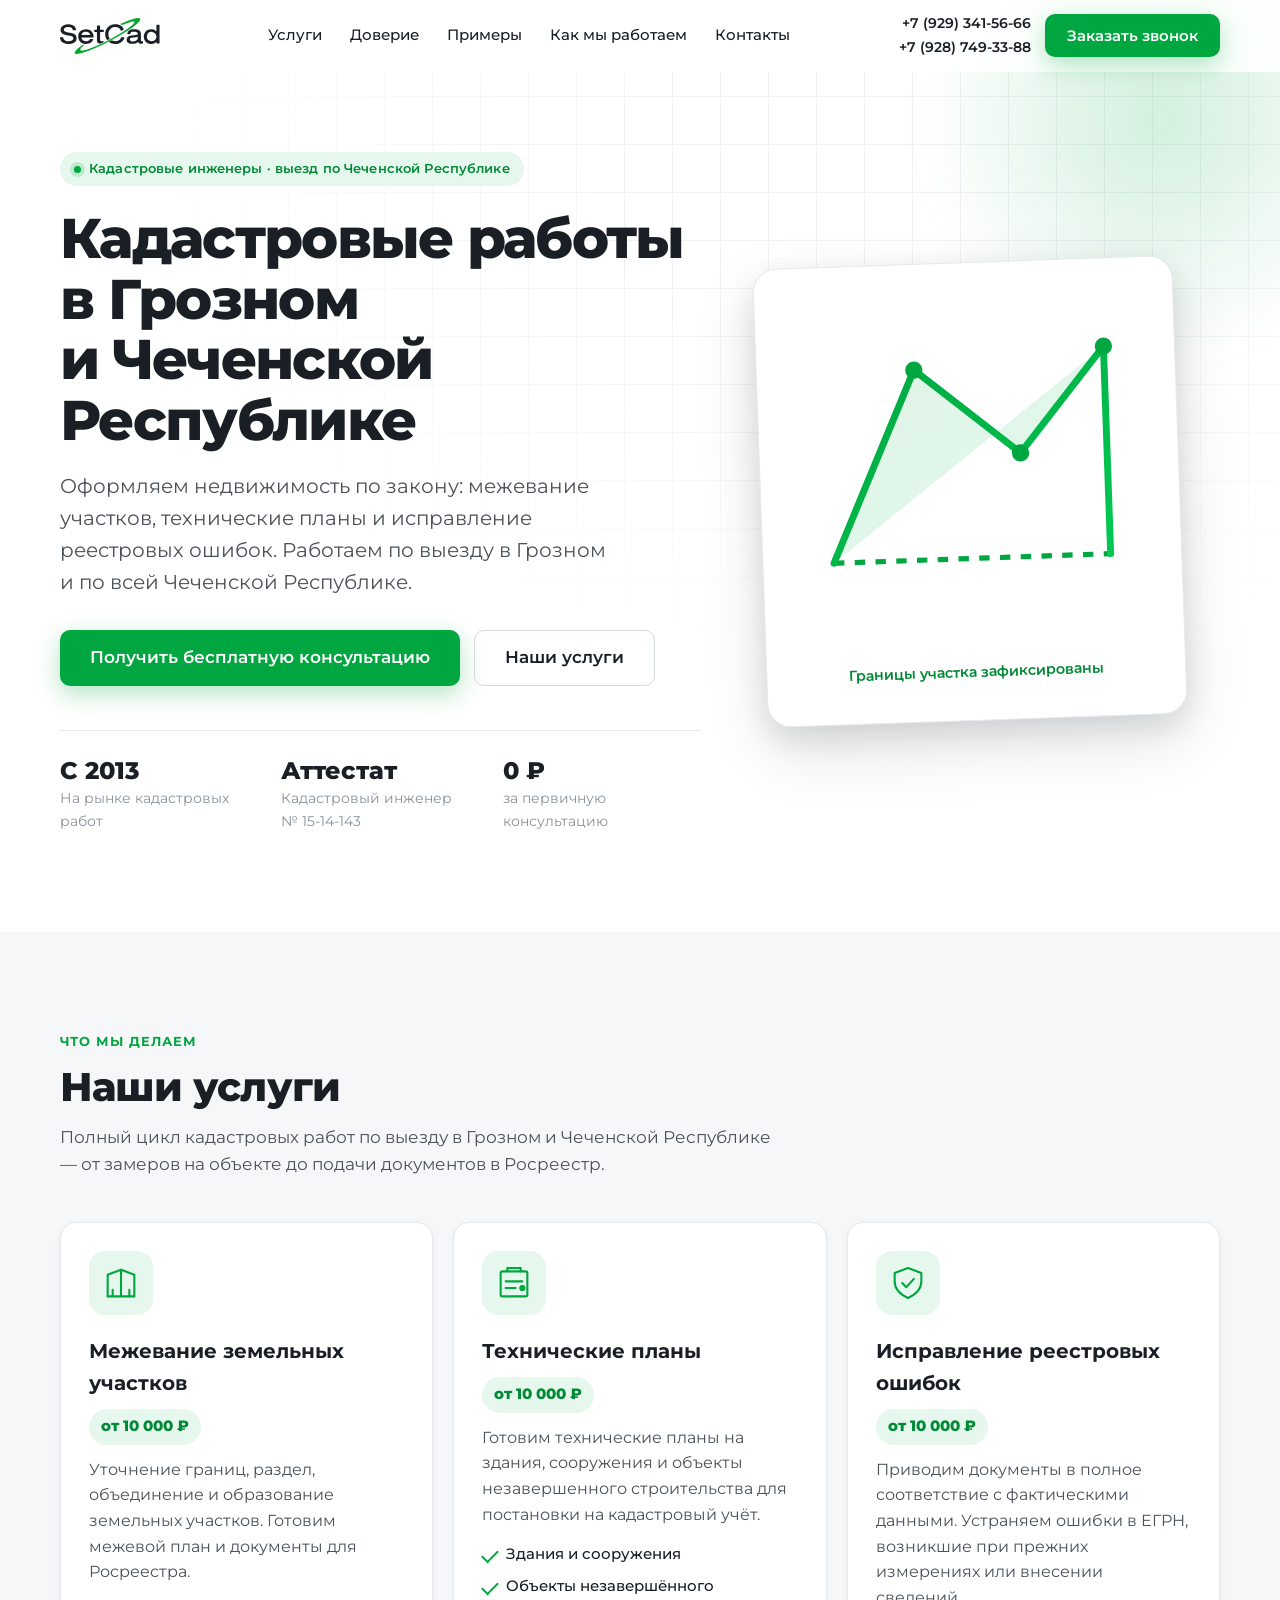
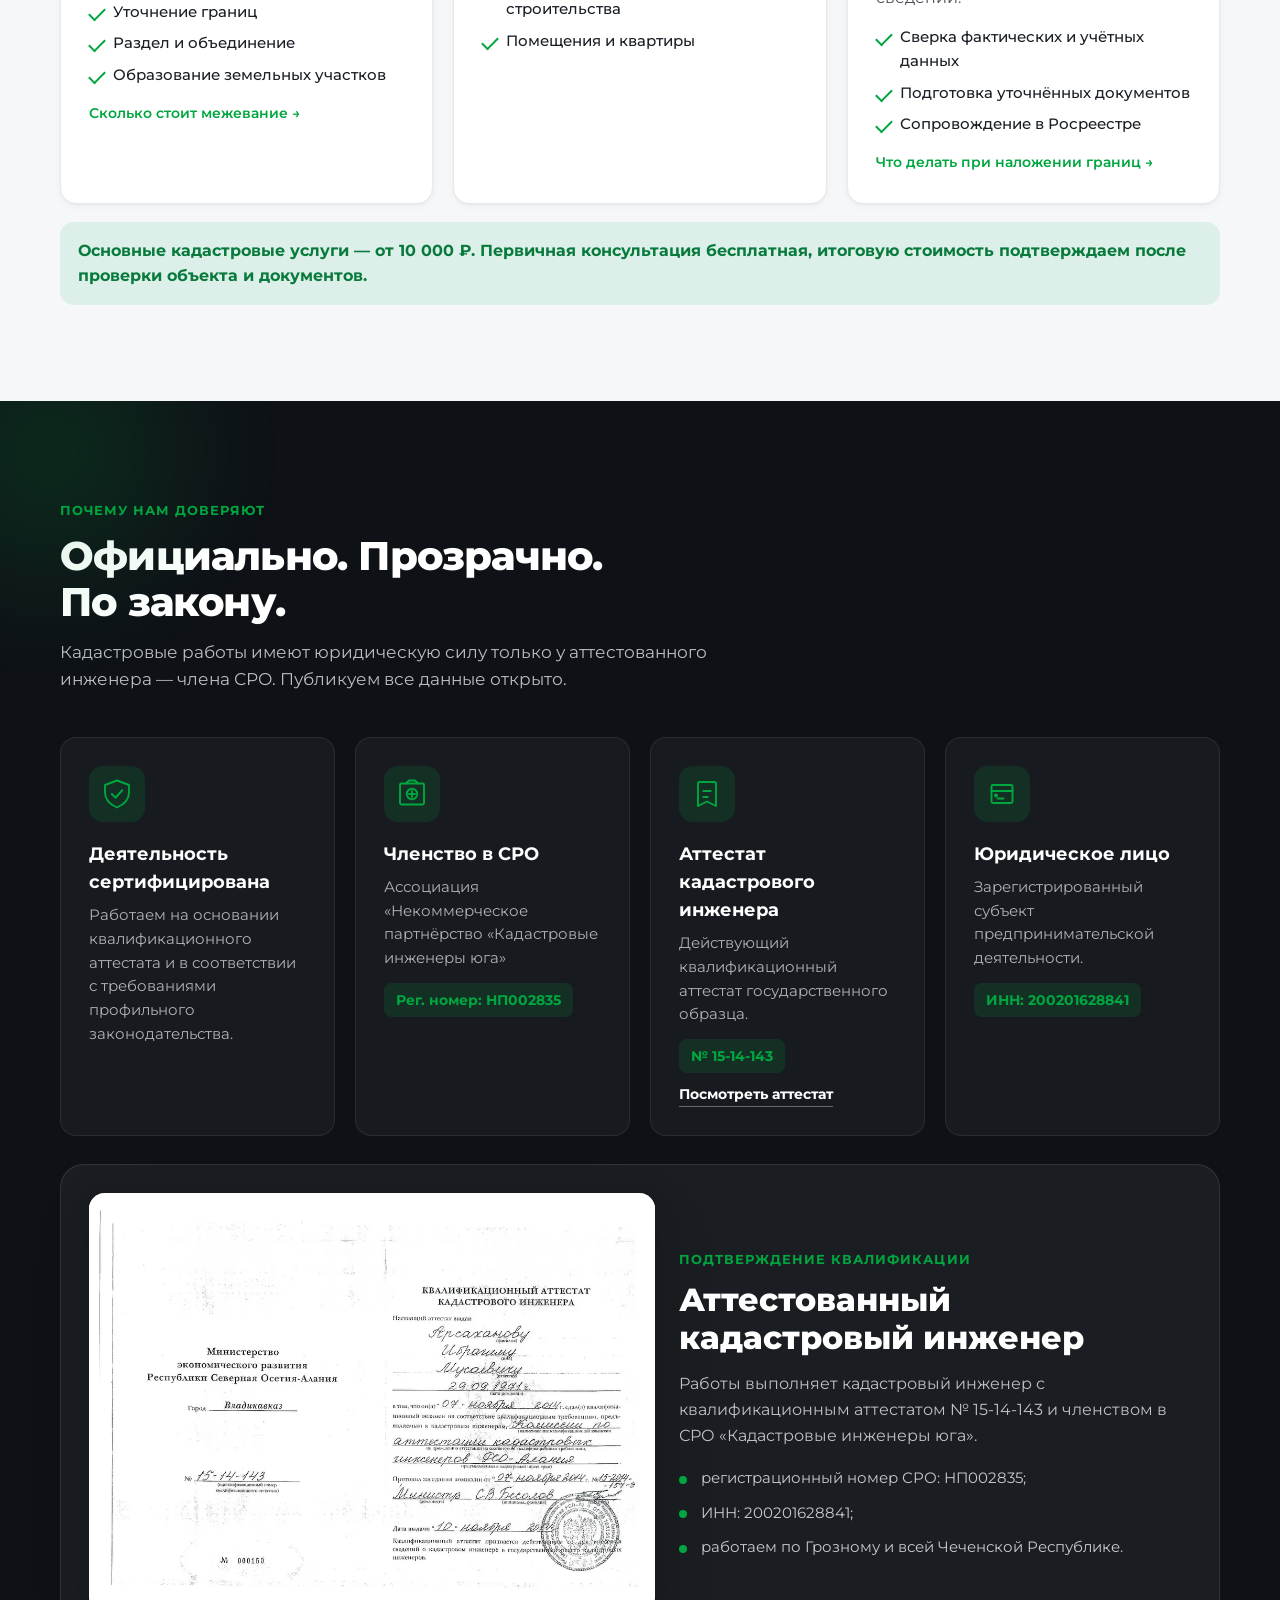
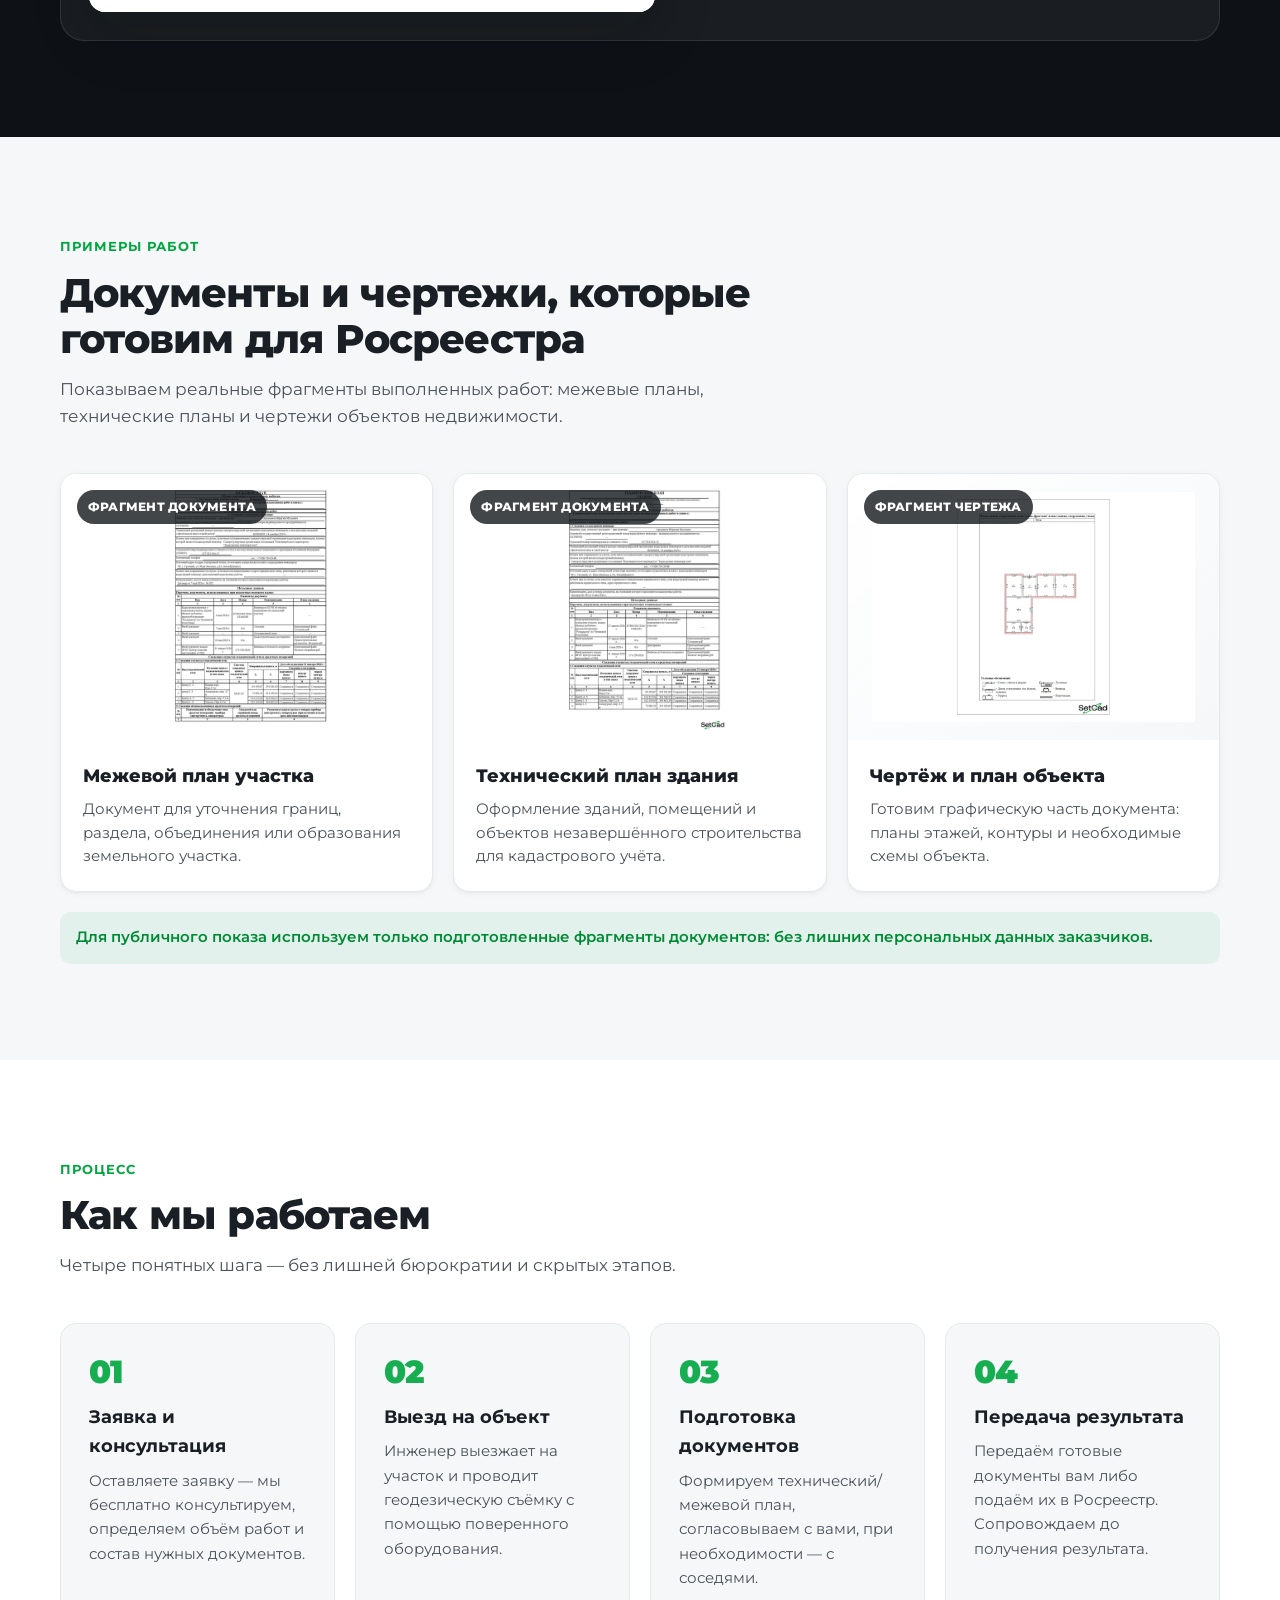
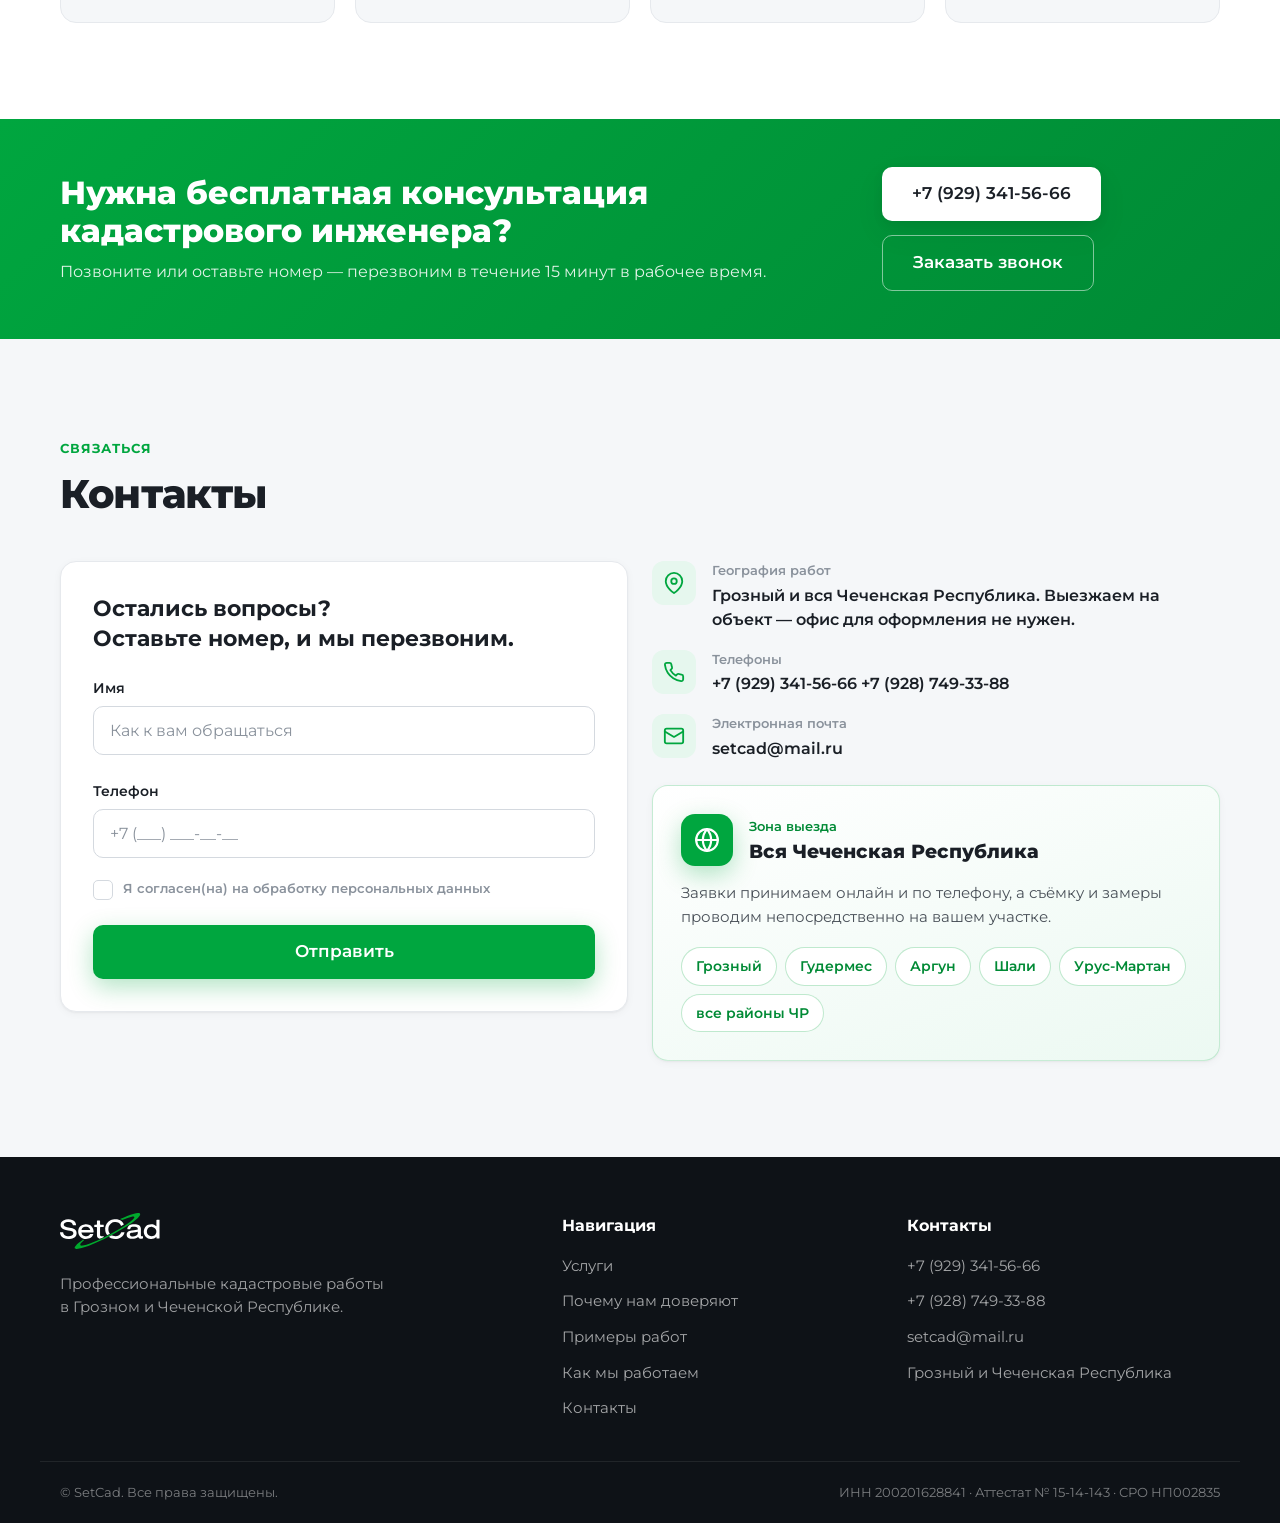
==== commit 158b20ff: "Add files via upload" ====
--- a/index.html
+++ b/index.html
@@ -335,6 +335,7 @@
                         <li>Подготовка уточнённых документов</li>
                         <li>Сопровождение в Росреестре</li>
                     </ul>
+                    <a href="articles/granitsy-uchastka-nalezayut-na-sosedniy/" class="service__link">Что делать при наложении границ →</a>
                 </article>
             </div>
 
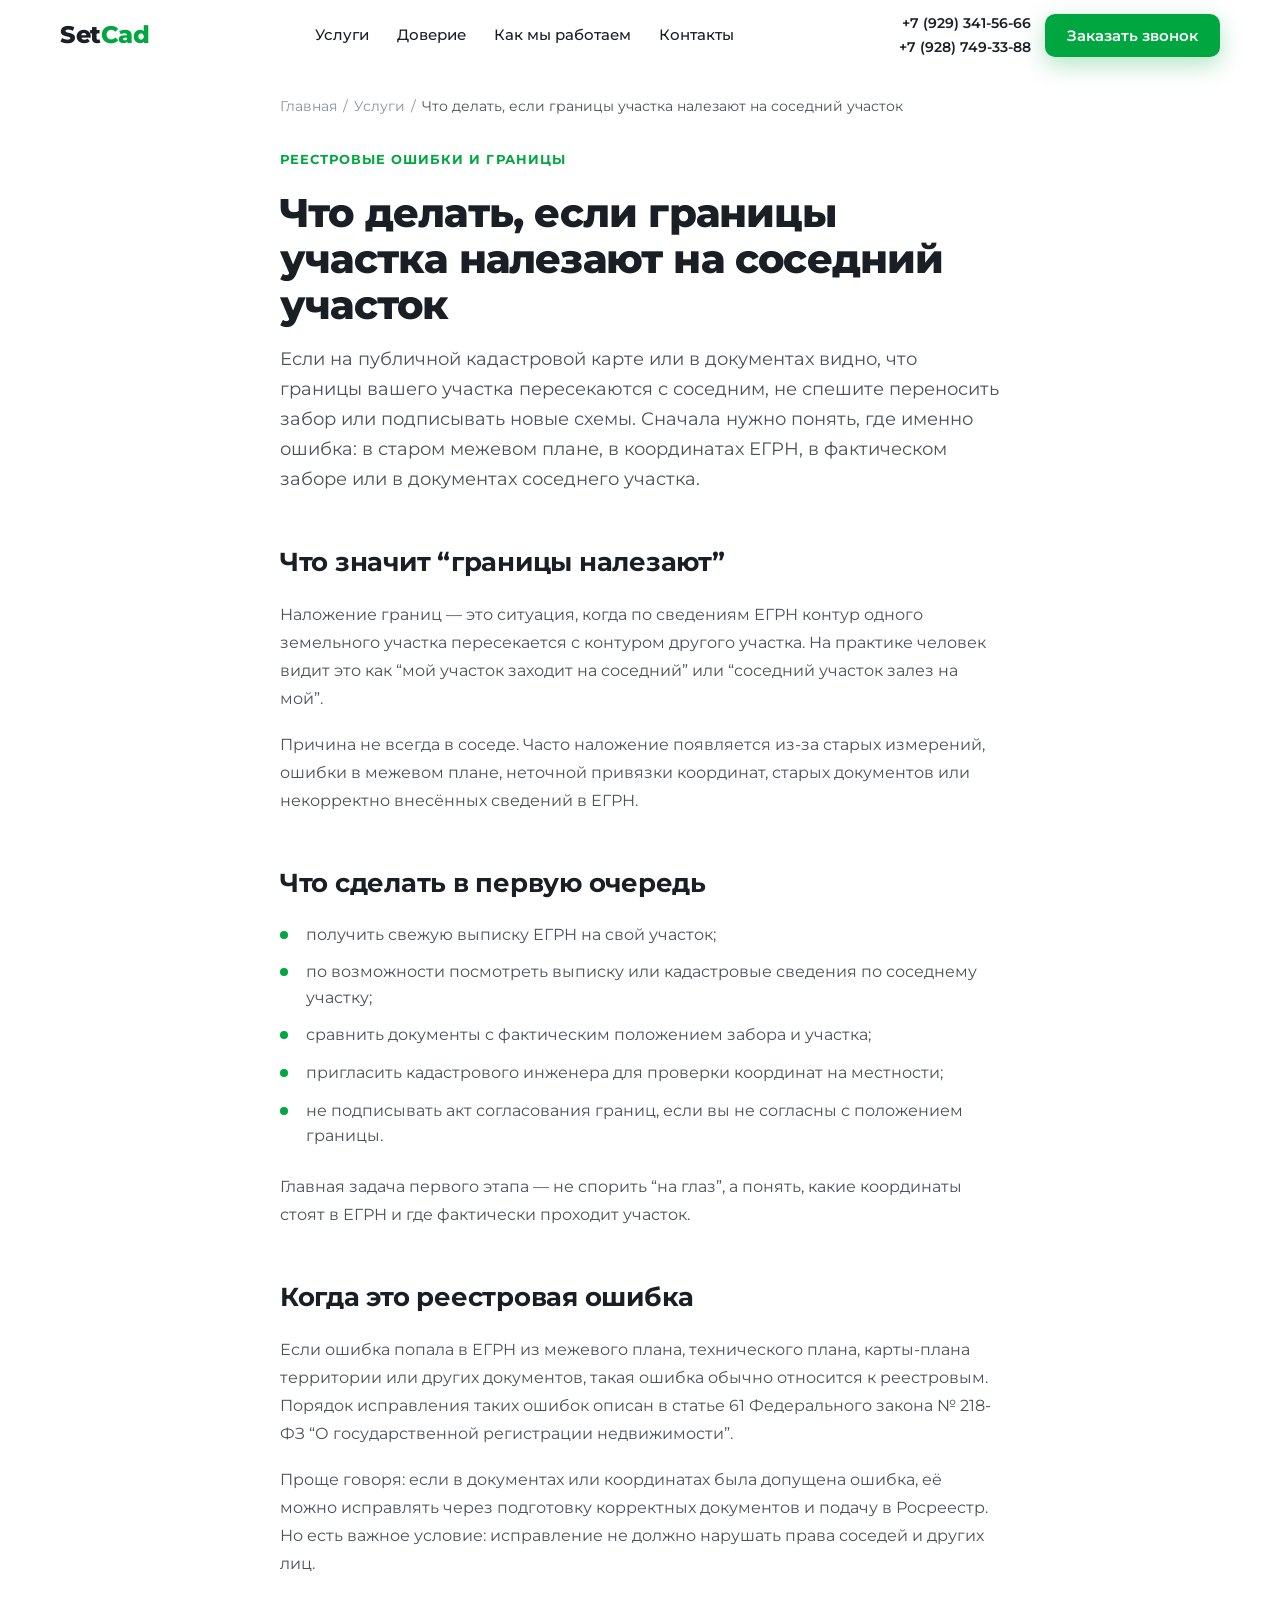
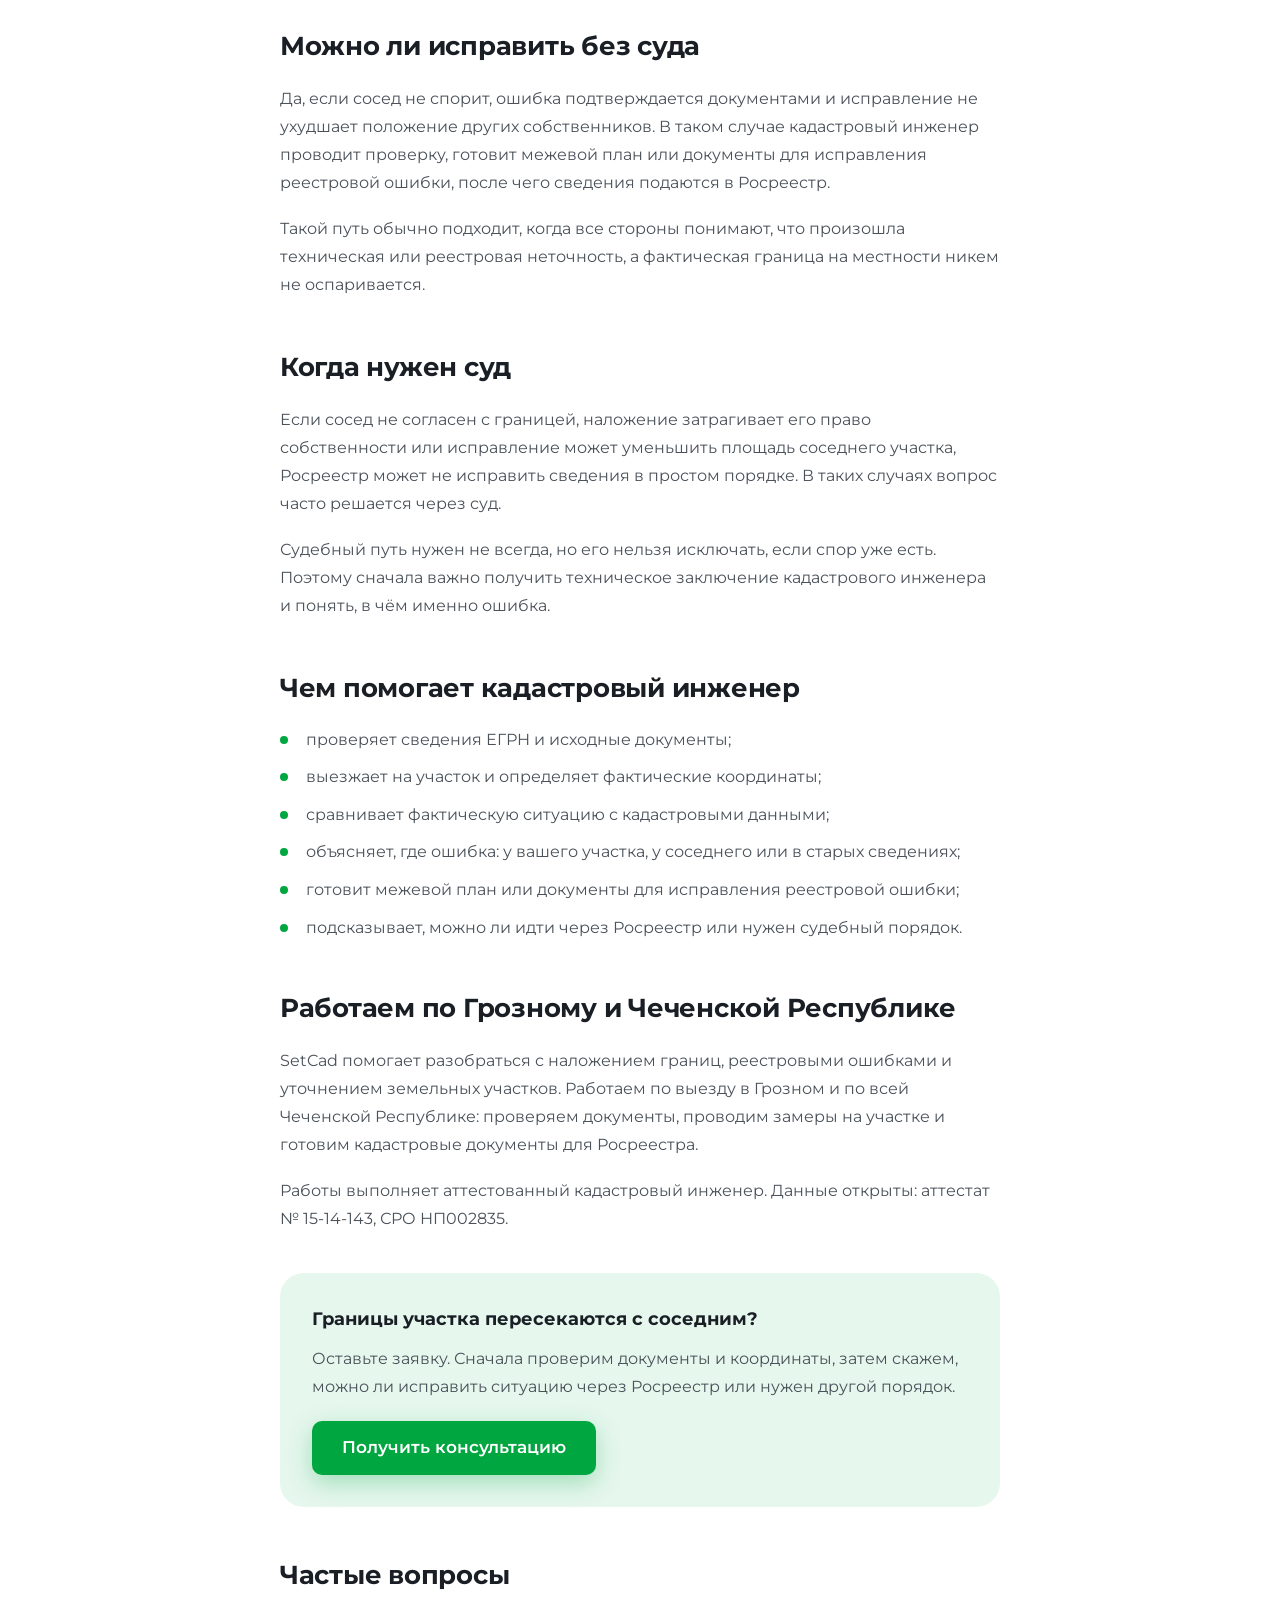
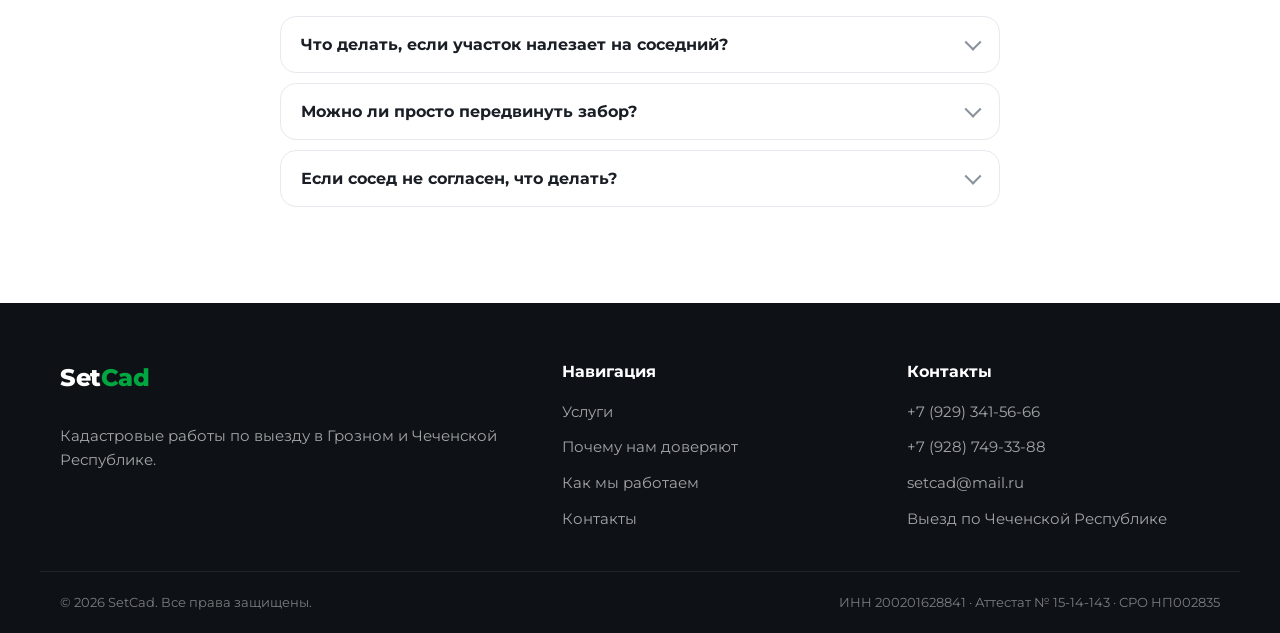
==== commit c6553bbf: "Update index.html" ====
--- a/index.html
+++ b/index.html
@@ -1,23 +1,20 @@
 <!DOCTYPE html>
 <html lang="ru">
 <head>
-    <meta name="google-site-verification" content="HfvGWTV3PidAbca_y2K1jz62IJVKgvn5Z9xsU5o7mjc" />
     <meta charset="UTF-8">
     <meta name="viewport" content="width=device-width, initial-scale=1.0">
-    <meta name="description" content="Кадастровые работы по выезду в Грозном и Чеченской Республике: межевание, технические планы, исправление реестровых ошибок. Услуги от 10 000 ₽.">
-    <meta name="keywords" content="кадастровые работы Грозный, кадастровый инженер Грозный, межевание Чеченская Республика, технический план Грозный, реестровые ошибки, SetCad">
+    <meta name="description" content="Что делать, если границы участка налезают на соседний участок: как проверить наложение, когда нужна реестровая ошибка, межевой план или суд. SetCad, выезд по Чеченской Республике.">
+    <meta name="keywords" content="границы участка налезают на соседний участок, наложение границ участка, реестровая ошибка ЕГРН, исправить границы участка Грозный, кадастровый инженер Грозный">
     <meta name="theme-color" content="#00A63F">
-    <meta property="og:title" content="SetCad — кадастровые работы в Грозном и Чеченской Республике">
-    <meta property="og:description" content="Межевание, технические планы, исправление реестровых ошибок. Работаем по выезду по Чеченской Республике. Услуги от 10 000 ₽.">
-    <meta property="og:type" content="website">
-    <meta property="og:url" content="https://setcad.ru/">
+    <meta property="og:title" content="Что делать, если границы участка налезают на соседний участок | SetCad">
+    <meta property="og:description" content="Разбираем наложение границ: как проверить ошибку, какие документы нужны и когда вопрос решается через кадастрового инженера, Росреестр или суд.">
+    <meta property="og:type" content="article">
+    <meta property="og:url" content="https://setcad.ru/articles/granitsy-uchastka-nalezayut-na-sosedniy/">
     <meta property="og:image" content="https://setcad.ru/og-image.jpg">
-    <meta property="og:image:width" content="1200">
-    <meta property="og:image:height" content="630">
     <meta property="og:locale" content="ru_RU">
-    <link rel="canonical" href="https://setcad.ru/">
+    <link rel="canonical" href="https://setcad.ru/articles/granitsy-uchastka-nalezayut-na-sosedniy/">
     <meta name="robots" content="index, follow">
-    <title>Кадастровые работы в Грозном и Чеченской Республике | SetCad</title>
+    <title>Что делать, если границы участка налезают на соседний участок | SetCad</title>
     <link rel="icon" href="/favicon.ico" sizes="any">
     <link rel="icon" type="image/svg+xml" href="/favicon.svg">
     <link rel="icon" type="image/png" sizes="192x192" href="/favicon-192.png">
@@ -25,133 +22,36 @@
     <link rel="preconnect" href="https://fonts.googleapis.com">
     <link rel="preconnect" href="https://fonts.gstatic.com" crossorigin>
     <link href="https://fonts.googleapis.com/css2?family=Montserrat:wght@400;500;600;700;800;900&display=swap" rel="stylesheet">
-    <link rel="stylesheet" href="styles.v2.css?v=20260704-price">
-
-    <!-- Yandex.Metrika counter -->
-    <script>
-        window.SETCAD_METRIKA_ID = 110204399;
-        (function(m,e,t,r,i,k,a){
-            m[i]=m[i]||function(){(m[i].a=m[i].a||[]).push(arguments)};
-            m[i].l=1*new Date();
-            for (var j = 0; j < document.scripts.length; j++) { if (document.scripts[j].src === r) { return; } }
-            k=e.createElement(t),a=e.getElementsByTagName(t)[0],k.async=1,k.src=r,a.parentNode.insertBefore(k,a)
-        })(window, document, 'script', 'https://mc.yandex.ru/metrika/tag.js', 'ym');
-        ym(110204399, 'init', {
-            clickmap:true,
-            trackLinks:true,
-            accurateTrackBounce:true,
-            webvisor:true
-        });
-    </script>
-    <!-- /Yandex.Metrika counter -->
+    <link rel="stylesheet" href="../../styles.v2.css?v=20260704-price">
 
     <script type="application/ld+json">
     {
         "@context": "https://schema.org",
-        "@type": "Organization",
-        "@id": "https://setcad.ru/#organization",
-        "name": "SetCad",
-        "legalName": "SetCad",
-        "url": "https://setcad.ru/",
-        "logo": "https://setcad.ru/favicon.svg",
-        "foundingDate": "2013",
-        "taxID": "200201628841",
-        "vatID": "200201628841",
-        "areaServed": {
-            "@type": "AdministrativeArea",
-            "name": "Грозный / Чеченская Республика"
+        "@type": "Article",
+        "headline": "Что делать, если границы участка налезают на соседний участок",
+        "description": "Что делать при наложении границ земельных участков: проверка ЕГРН, выезд кадастрового инженера, межевой план, исправление реестровой ошибки или обращение в суд.",
+        "author": { "@type": "Organization", "name": "SetCad", "url": "https://setcad.ru/" },
+        "publisher": {
+            "@type": "Organization",
+            "name": "SetCad",
+            "logo": { "@type": "ImageObject", "url": "https://setcad.ru/favicon.svg" }
         },
-        "contactPoint": [
-            {
-                "@type": "ContactPoint",
-                "telephone": "+7-929-341-56-66",
-                "contactType": "customer service",
-                "areaServed": "Грозный / Чеченская Республика",
-                "availableLanguage": "Russian"
-            }
-        ],
-        "email": "setcad@mail.ru"
+        "mainEntityOfPage": "https://setcad.ru/articles/granitsy-uchastka-nalezayut-na-sosedniy/",
+        "datePublished": "2026-07-05",
+        "dateModified": "2026-07-05",
+        "inLanguage": "ru-RU"
     }
     </script>
 
     <script type="application/ld+json">
     {
         "@context": "https://schema.org",
-        "@type": "ProfessionalService",
-        "@id": "https://setcad.ru/#business",
-        "name": "SetCad — кадастровые работы",
-        "alternateName": "СетКад",
-        "description": "Кадастровые работы по выезду в Грозном и по всей Чеченской Республике: межевание земельных участков, технические планы, исправление реестровых ошибок. Основные услуги от 10 000 ₽.",
-        "url": "https://setcad.ru/",
-        "telephone": ["+7-929-341-56-66", "+7-928-749-33-88"],
-        "email": "setcad@mail.ru",
-        "image": "https://setcad.ru/favicon.svg",
-        "areaServed": {
-            "@type": "AdministrativeArea",
-            "name": "Грозный / Чеченская Республика"
-        },
-        "parentOrganization": { "@id": "https://setcad.ru/#organization" },
-        "employee": {
-            "@type": "Person",
-            "jobTitle": "Кадастровый инженер",
-            "hasCredential": {
-                "@type": "EducationalOccupationalCredential",
-                "credentialCategory": "Аттестат кадастрового инженера",
-                "identifier": "15-14-143"
-            },
-            "memberOf": {
-                "@type": "Organization",
-                "name": "СРО НП002835"
-            }
-        },
-        "hasOfferCatalog": {
-            "@type": "OfferCatalog",
-            "name": "Кадастровые услуги",
-            "itemListElement": [
-                {
-                    "@type": "Offer",
-                    "price": "10000",
-                    "priceCurrency": "RUB",
-                    "itemOffered": {
-                        "@type": "Service",
-                        "name": "Межевание земельных участков",
-                        "description": "Уточнение границ, раздел, объединение и образование земельных участков. Работа по выезду по Чеченской Республике.",
-                        "areaServed": {
-                            "@type": "AdministrativeArea",
-                            "name": "Грозный / Чеченская Республика"
-                        }
-                    }
-                },
-                {
-                    "@type": "Offer",
-                    "price": "10000",
-                    "priceCurrency": "RUB",
-                    "itemOffered": {
-                        "@type": "Service",
-                        "name": "Технические планы",
-                        "description": "Подготовка технических планов на здания, сооружения и объекты незавершённого строительства. Работа по выезду по Чеченской Республике.",
-                        "areaServed": {
-                            "@type": "AdministrativeArea",
-                            "name": "Грозный / Чеченская Республика"
-                        }
-                    }
-                },
-                {
-                    "@type": "Offer",
-                    "price": "10000",
-                    "priceCurrency": "RUB",
-                    "itemOffered": {
-                        "@type": "Service",
-                        "name": "Исправление реестровых ошибок",
-                        "description": "Приведение документов в соответствие с фактическими данными, устранение ошибок в ЕГРН. Работа по выезду по Чеченской Республике.",
-                        "areaServed": {
-                            "@type": "AdministrativeArea",
-                            "name": "Грозный / Чеченская Республика"
-                        }
-                    }
-                }
-            ]
-        }
+        "@type": "BreadcrumbList",
+        "itemListElement": [
+            { "@type": "ListItem", "position": 1, "name": "Главная", "item": "https://setcad.ru/" },
+            { "@type": "ListItem", "position": 2, "name": "Статьи", "item": "https://setcad.ru/articles/" },
+            { "@type": "ListItem", "position": 3, "name": "Что делать, если границы участка налезают на соседний участок", "item": "https://setcad.ru/articles/granitsy-uchastka-nalezayut-na-sosedniy/" }
+        ]
     }
     </script>
 
@@ -162,26 +62,26 @@
         "mainEntity": [
             {
                 "@type": "Question",
-                "name": "Что входит в межевание земельного участка?",
+                "name": "Что делать, если границы участка налезают на соседний участок?",
                 "acceptedAnswer": {
                     "@type": "Answer",
-                    "text": "Межевание включает уточнение или установление границ земельного участка, определение точных координат поворотных точек, подготовку межевого плана и его подачу в Росреестр. SetCad выполняет полный цикл — от выезда на объект до получения готовых документов."
+                    "text": "Сначала нужно проверить сведения ЕГРН и провести кадастровую съемку. Если наложение связано с реестровой ошибкой и нет спора с соседом, кадастровый инженер готовит документы для исправления. Если исправление затрагивает права соседа или есть спор, вопрос обычно решается через суд."
                 }
             },
             {
                 "@type": "Question",
-                "name": "Что такое реестровая ошибка и как её исправить?",
+                "name": "Можно ли исправить наложение границ без суда?",
                 "acceptedAnswer": {
                     "@type": "Answer",
-                    "text": "Реестровая ошибка — это несоответствие сведений в ЕГРН фактическим данным об объекте, возникшее из-за неточностей при прежних измерениях или внесении информации. Исправляется через подготовку уточнённых документов кадастровым инженером и подачу заявления в Росреестр. SetCad сопровождает весь процесс."
+                    "text": "Да, если ошибка подтверждается документами и исправление не нарушает права соседей. В таком случае готовят межевой план или документы об исправлении реестровой ошибки и подают их в Росреестр."
                 }
             },
             {
                 "@type": "Question",
-                "name": "В каких районах работает SetCad?",
+                "name": "Нужно ли вызывать кадастрового инженера?",
                 "acceptedAnswer": {
                     "@type": "Answer",
-                    "text": "SetCad выполняет кадастровые работы по выезду в Грозном и по всей Чеченской Республике."
+                    "text": "Да. Без проверки документов и фактических координат на местности невозможно понять, где ошибка: в вашем участке, в соседнем участке, в старом межевом плане или в сведениях ЕГРН."
                 }
             }
         ]
@@ -189,29 +89,17 @@
     </script>
 </head>
 <body>
-    <noscript><div><img src="https://mc.yandex.ru/watch/110204399" style="position:absolute; left:-9999px;" alt=""></div></noscript>
-
     <header class="header" id="header">
         <div class="container header__inner">
-            <a href="#hero" class="logo logo--full" aria-label="SetCad — на главную">
-                <svg class="logo__full" viewBox="0 0 946 342" xmlns="http://www.w3.org/2000/svg" role="img" aria-label="SetCad">
-                    <path d="M508.745 198.441C449.857 230.426 390.442 260.52 329.367 287.244C289.226 304.808 248.633 321.22 206.361 333.053C190.327 337.541 174.18 341.706 157.3 341.302C150.827 341.147 144.181 340.582 140.673 334.259C137.106 327.828 141.081 322.211 144.576 317.223C154.531 303.018 167.759 292.011 181.054 281.132C190.858 273.111 201.29 265.886 211.173 257.994C217.102 253.26 222.436 253.684 228.552 256.327C228.688 258.7 226.724 259.475 225.462 260.625C216.594 268.708 207.652 276.71 200.087 286.087C197.042 289.862 194.238 293.794 192.708 298.468C190.739 304.48 192.754 308.024 198.789 309.767C205.148 311.604 211.401 310.26 217.588 309.183C240.992 305.109 263.263 297.122 285.457 288.961C348.43 265.805 408.79 236.894 468.188 205.865C524.052 176.683 578.778 145.562 630.735 109.796C651.324 95.6237 671.479 80.8251 689.676 63.5647C694.036 59.4297 698.279 55.2002 701.903 50.3904C703.311 48.5219 704.555 46.5714 705.342 44.3337C707.7 37.6289 705.8 34.0464 698.811 32.8161C692.565 31.7164 686.575 33.7509 680.631 35.1514C654.086 41.4055 628.816 51.367 604.221 62.9067C595.615 66.9447 588.22 69.1732 580.297 62.212C578.282 60.4417 575.393 59.6669 572.984 58.4739C573.36 56.1594 575.087 55.9366 576.326 55.3691C617.545 36.4879 659.264 18.8892 703.156 7.05387C715.687 3.67512 728.365 0.815929 741.402 0.0681263C741.735 0.0490533 742.069 -0.0168356 742.399 0.00403936C749.021 0.422923 756.231 -0.135792 760.115 6.78596C763.965 13.6477 760.432 19.7987 756.78 25.3995C747.011 40.3801 733.743 52.1418 720.133 63.3968C682.165 94.7932 640.968 121.519 598.732 146.744C569.131 164.423 539.368 181.807 508.745 198.441Z" fill="#00A92D"/>
-                    <path d="M33.7177 236.8C13.5264 227.101 2.69941 211.232 0.232134 189.477C-0.456011 183.41 0.0909486 182.707 5.98083 182.669C12.6466 182.626 19.3133 182.693 25.9784 182.615C28.4737 182.585 30.1912 183.2 30.4235 186.054C31.9235 204.484 43.4717 213.907 60.1449 217.749C77.984 221.859 95.8988 222.011 112.969 214.125C123.114 209.439 128.232 198.813 126.092 188.61C124.568 181.342 119.63 177.158 113.249 174.38C101.686 169.346 89.2725 167.593 77.0061 165.354C62.4283 162.692 47.7954 160.281 34.056 154.383C12.7971 145.256 3.24372 129.184 6.12794 106.304C8.23402 89.5979 17.7819 77.3991 32.6279 70.4838C61.851 56.8714 91.9631 56.0401 121.677 68.786C140.135 76.7035 149.967 91.8495 152.509 111.753C153.016 115.726 151.983 117.643 147.534 117.469C140.545 117.196 133.534 117.259 126.541 117.464C123.488 117.554 121.921 116.638 121.453 113.523C119.32 99.3288 110.216 91.6072 96.9948 88.3913C82.5011 84.8657 67.9026 84.8518 53.6044 89.5502C44.3377 92.5952 37.5284 98.2069 36.0158 108.619C34.9024 116.283 37.2344 122.398 43.7438 126.762C50.5497 131.324 58.3973 132.976 66.1988 134.757C83.5615 138.72 101.342 140.668 118.503 145.61C125.586 147.65 132.314 150.462 138.558 154.416C164.429 170.8 161.318 208.236 145.44 224.817C134.634 236.102 121.049 241.401 106.128 243.78C81.5604 247.696 57.3474 246.965 33.7177 236.8Z" fill="currentColor"/>
-                    <path d="M943.877 64.1611C945.723 65.8575 945.49 67.7558 945.49 69.5639C945.499 125.21 945.451 180.856 945.565 236.501C945.575 241.14 943.988 242.684 939.441 242.424C933.628 242.092 927.77 242.081 921.956 242.392C917.427 242.634 916.014 240.755 916.316 236.534C916.551 233.253 916.363 229.942 916.363 225.049C896.926 246.206 873.472 248.567 848.525 243.856C831.801 240.698 818.461 231.638 808.476 217.768C788.924 190.61 793.129 148.733 816.654 125.407C838.37 103.874 890.512 98.1031 915.343 126.818C916.572 125.146 916.075 123.3 916.079 121.624C916.118 104.297 916.221 86.9685 916.007 69.6442C915.951 65.0948 917.337 63.3989 921.989 63.6512C929.131 64.0386 936.302 63.8849 943.877 64.1611ZM897.192 213.356C911.733 202.832 918.551 184.055 914.413 165.929C910.058 146.852 896.954 135.11 876.558 132.008C857.468 129.104 839.135 137.22 831.072 152.143C821.555 169.757 823.781 193.676 836.224 207.501C850.066 222.881 876.868 225.656 897.192 213.356Z" fill="currentColor"/>
-                    <path d="M722.29 132.028C710.518 129.479 699.067 129.478 687.672 131.479C677.236 133.312 669.922 139.015 667.927 149.914C667.326 153.199 665.667 153.993 662.827 153.911C656.17 153.718 649.514 153.509 642.856 153.42C639.932 153.381 639.308 152.202 639.658 149.347C642.162 128.901 654.965 115.203 677.934 110.047C698.368 105.46 718.921 105.689 739.167 111.574C758.625 117.231 768.5 130.307 768.629 150.473C768.753 169.794 768.658 189.116 768.675 208.438C768.685 219.734 772.06 222.638 783.019 220.169C787.22 219.222 788.942 219.989 788.678 224.527C788.418 229.01 788.586 233.519 788.587 238.016C788.587 240.207 788.01 241.903 785.555 242.492C776.941 244.559 768.347 246.294 759.421 244.301C750.42 242.292 744.774 236.867 742.718 228.339C740.929 227.717 740.282 228.658 739.564 229.267C722.837 243.436 702.983 246.439 681.978 245.588C672.206 245.193 662.783 243.448 653.982 239.118C638.946 231.721 631.787 218.789 633.19 201.036C634.449 185.114 643.738 175.27 658.185 169.854C672.251 164.581 687.135 164.051 701.875 162.783C710.652 162.028 719.518 161.859 728.079 159.543C732.872 158.247 738.088 157.066 739.027 150.862C739.952 144.749 736.764 138.713 731.02 135.417C728.408 133.918 725.636 132.789 722.29 132.028ZM674.59 220.469C690.239 225.105 705.673 224.011 720.276 217.128C737.24 209.133 741.687 196.79 738.27 178.509C725.234 182.885 711.605 183.307 698.138 184.851C690.72 185.701 683.209 186.058 676.072 188.528C669.349 190.855 664.349 194.815 663.676 202.528C662.956 210.782 666.352 216.674 674.59 220.469Z" fill="currentColor"/>
-                    <path d="M300.115 127.272C314.048 141.841 318.739 159.478 319.428 178.668C319.586 183.068 317.913 184.397 313.604 184.38C278.96 184.247 244.316 184.3 209.671 184.31C203.231 184.312 202.953 184.685 204.438 190.785C208.436 207.203 221.546 218.731 238.641 220.695C246.786 221.631 254.861 221.522 262.831 219.026C271.451 216.326 278.444 211.563 283.056 203.743C284.798 200.79 286.935 199.65 290.337 199.727C298.786 199.917 307.242 199.789 316.935 199.789C314.668 206.959 311.808 212.624 308.073 217.833C298.525 231.149 285.399 239.243 269.678 243.087C252.146 247.375 234.678 246.665 217.494 241.077C191.859 232.742 174.645 209.791 172.954 182.88C171.5 159.739 177.651 139.798 195.491 124.215C206.272 114.799 219.091 110.061 233.071 108.215C249.883 105.995 266.251 107.482 281.891 114.542C288.663 117.599 294.46 122.017 300.115 127.272ZM237.15 131.261C222.534 133.819 211.396 140.945 205.887 155.298C203.651 161.125 204.304 162.014 210.46 162.019C233.954 162.038 257.448 162.022 280.942 162.015C281.941 162.014 282.94 161.97 283.94 161.944C286.352 161.88 287.134 160.773 286.543 158.375C285.317 153.405 282.942 149.039 279.642 145.22C268.545 132.373 254.091 129.323 237.15 131.261Z" fill="currentColor"/>
-                    <path d="M503.168 62.6344C532.93 57.4866 560.686 60.2675 585.011 79.3323C593.524 86.0045 599.969 94.4191 604.648 104.217C606.272 107.62 606.313 109.834 602.453 111.818C596.39 114.933 590.572 118.542 584.76 122.119C581.966 123.838 580.35 123.596 579.175 120.316C570.071 94.8973 544.44 85.0017 520.43 86.656C507.358 87.5567 495.158 90.8208 484.533 98.7655C470.71 109.101 463.322 123.253 460.74 140.04C457.688 159.88 460.811 178.48 472.535 195.207C472.993 195.86 473.217 196.677 473.935 198.273C465.851 202.305 457.937 206.415 449.861 210.178C447.479 211.288 446.449 208.662 445.345 207.122C437.437 196.092 432.586 183.758 430.534 170.41C425.383 136.903 433.673 107.611 458.861 84.1323C471.217 72.6141 486.271 66.0642 503.168 62.6344Z" fill="currentColor"/>
-                    <path d="M391.3 220.314C397.543 221.09 403.33 220.793 409.134 219.932C411.062 219.647 413.938 218.692 414.42 221.885C414.817 224.506 415.812 227.7 412.316 229.351C402.679 233.905 393.26 239.046 383.316 242.793C373.289 246.572 356.935 236.393 353.112 224.925C351.683 220.638 351.054 216.216 351.064 211.664C351.116 187.835 350.964 164.006 351.18 140.18C351.224 135.328 349.677 133.623 344.908 133.948C340.097 134.276 335.245 133.95 330.417 134.093C326.763 134.201 325.288 132.564 325.398 128.994C325.531 124.665 325.608 120.324 325.443 115.999C325.282 111.802 327.193 110.474 331.185 110.679C336.004 110.926 340.857 110.521 345.675 110.786C349.741 111.009 351.291 109.666 351.167 105.428C350.898 96.2715 351.257 87.0965 351.003 77.9388C350.88 73.5314 352.055 71.503 356.864 71.7754C362.842 72.1139 368.865 72.0148 374.852 71.7456C379.128 71.5534 380.839 72.9828 380.717 77.4418C380.467 86.5994 380.889 95.777 380.572 104.93C380.407 109.693 382.224 110.972 386.685 110.817C394.674 110.538 402.682 110.865 410.676 110.688C414.334 110.607 415.818 111.935 415.662 115.617C415.472 120.108 415.454 124.62 415.657 129.11C415.828 132.898 414.094 134.072 410.574 134.021C402.411 133.903 394.243 134.098 386.082 133.937C382.041 133.858 380.559 135.35 380.588 139.496C380.746 161.99 380.624 184.486 380.703 206.98C380.73 214.865 383.325 218.053 391.3 220.314Z" fill="currentColor"/>
-                    <path d="M484.783 238.773C477.147 235.764 470.338 232.13 463.446 226.358C468.978 223.411 473.909 221.149 478.458 218.281C485.949 213.557 492.529 212.619 501.766 216C521.692 223.292 542.063 222.339 560.756 210.682C570.042 204.892 576.74 196.621 580.746 186.43C582.14 182.884 584.054 181.579 587.794 181.749C594.44 182.051 601.106 181.875 607.762 182.009C613.278 182.12 613.934 182.981 612.333 188.31C604.161 215.526 586.02 233.008 559.138 241.135C534.364 248.624 509.57 247.589 484.783 238.773Z" fill="currentColor"/>
-                </svg>
+            <a href="../../index.html" class="logo" aria-label="SetCad — на главную">
+                <span class="logo__text">Set<span class="logo__accent">Cad</span></span>
             </a>
 
-            <nav class="nav" id="nav" aria-label="Основная навигация">
-                <a href="#services" class="nav__link">Услуги</a>
-                <a href="#trust" class="nav__link">Доверие</a>
-                <a href="#works" class="nav__link">Примеры</a>
-                <a href="#process" class="nav__link">Как мы работаем</a>
-                <a href="#contacts" class="nav__link">Контакты</a>
+            <nav class="nav" aria-label="Основная навигация">
+                <a href="../../index.html#services" class="nav__link">Услуги</a>
+                <a href="../../index.html#trust" class="nav__link">Доверие</a>
+                <a href="../../index.html#process" class="nav__link">Как мы работаем</a>
+                <a href="../../index.html#contacts" class="nav__link">Контакты</a>
             </nav>
 
             <div class="header__actions">
@@ -219,424 +107,125 @@
                     <a href="tel:+79293415666">+7 (929) 341-56-66</a>
                     <a href="tel:+79287493388">+7 (928) 749-33-88</a>
                 </div>
-                <button class="btn btn--accent" data-modal-open>Заказать звонок</button>
-                <button class="burger" id="burger" aria-label="Открыть меню" aria-expanded="false" aria-controls="nav">
-                    <span></span><span></span><span></span>
-                </button>
+                <a class="btn btn--accent" href="../../index.html#contacts">Заказать звонок</a>
             </div>
         </div>
     </header>
 
-    <section class="hero" id="hero">
-        <div class="hero__bg" aria-hidden="true">
-            <div class="hero__grid"></div>
-            <div class="hero__glow"></div>
-        </div>
-        <div class="container hero__inner">
-            <div class="hero__content">
-                <span class="hero__badge">Кадастровые инженеры · выезд по Чеченской Республике</span>
-                <h1 class="hero__title">Кадастровые работы в&nbsp;Грозном и&nbsp;Чеченской Республике</h1>
-                <p class="hero__subtitle">Оформляем недвижимость по закону: межевание участков, технические планы и исправление реестровых ошибок. Работаем по выезду в Грозном и по всей Чеченской Республике.</p>
-                <div class="hero__actions">
-                    <a href="#contacts" class="btn btn--accent btn--lg">Получить бесплатную консультацию</a>
-                    <a href="#services" class="btn btn--ghost btn--lg">Наши услуги</a>
-                </div>
-                <ul class="hero__stats">
-                    <li><strong>С 2013</strong><span>На рынке кадастровых работ</span></li>
-                    <li><strong>Аттестат</strong><span>Кадастровый инженер №&nbsp;15-14-143</span></li>
-                    <li><strong>0 ₽</strong><span>за первичную консультацию</span></li>
-                </ul>
-            </div>
-            <div class="hero__visual" aria-hidden="true">
-                <div class="hero__card">
-                    <svg class="hero__chart" viewBox="0 0 200 200" width="200" height="200" xmlns="http://www.w3.org/2000/svg">
-                        <defs>
-                            <linearGradient id="g1" x1="0" y1="0" x2="1" y2="1">
-                                <stop offset="0" stop-color="#00A63F"/>
-                                <stop offset="1" stop-color="#00C853"/>
-                            </linearGradient>
-                            <clipPath id="chartReveal">
-                                <rect class="hero__chart-clip-rect" x="0" y="0" width="200" height="200"/>
-                            </clipPath>
-                        </defs>
-                        <polygon class="hero__chart-fill" points="20,150 70,40 130,90 180,30" fill="url(#g1)" opacity="0.12"/>
-                        <line class="hero__chart-base" x1="20" y1="150" x2="180" y2="150" stroke="#00A63F" stroke-width="3" stroke-dasharray="6 6"/>
-                        <polyline class="hero__chart-line" points="20,150 70,40 130,90 180,30 180,150" fill="none" stroke="url(#g1)" stroke-width="4" stroke-linejoin="round" stroke-linecap="round" clip-path="url(#chartReveal)"/>
-                        <circle class="hero__chart-dot" style="--d:.55s" cx="70" cy="40" r="5" fill="#00A63F"/>
-                        <circle class="hero__chart-dot" style="--d:.7s" cx="130" cy="90" r="5" fill="#00A63F"/>
-                        <circle class="hero__chart-dot" style="--d:.85s" cx="180" cy="30" r="5" fill="#00A63F"/>
-                    </svg>
-                    <div class="hero__card-label">Границы участка зафиксированы</div>
-                </div>
-            </div>
-        </div>
-    </section>
-
-    <section class="section services" id="services">
-        <div class="container">
-            <div class="section__head">
-                <span class="section__eyebrow">Что мы делаем</span>
-                <h2 class="section__title">Наши услуги</h2>
-                <p class="section__lead">Полный цикл кадастровых работ по выезду в Грозном и Чеченской Республике — от замеров на объекте до подачи документов в Росреестр.</p>
-            </div>
-
-            <div class="services__grid">
-                <article class="card service">
-                    <div class="service__icon">
-                        <svg viewBox="0 0 48 48" width="40" height="40" fill="none" stroke="currentColor" stroke-width="2.5" stroke-linecap="round" stroke-linejoin="round">
-                            <path d="M8 40V14l16-6 16 6v26"/>
-                            <path d="M8 40h32"/>
-                            <path d="M24 8v32"/>
-                            <path d="M14 40v-8M34 40v-8"/>
-                        </svg>
+    <main>
+        <section class="section article" id="article">
+            <div class="container article__container">
+                <nav class="article__breadcrumbs" aria-label="Хлебные крошки">
+                    <a href="../../index.html">Главная</a>
+                    <span aria-hidden="true">/</span>
+                    <a href="../../index.html#services">Услуги</a>
+                    <span aria-hidden="true">/</span>
+                    <span aria-current="page">Что делать, если границы участка налезают на соседний участок</span>
+                </nav>
+
+                <header class="article__head">
+                    <span class="section__eyebrow">Реестровые ошибки и границы</span>
+                    <h1 class="article__title">Что делать, если границы участка налезают на соседний участок</h1>
+                    <p class="article__lead">Если на публичной кадастровой карте или в документах видно, что границы вашего участка пересекаются с соседним, не спешите переносить забор или подписывать новые схемы. Сначала нужно понять, где именно ошибка: в старом межевом плане, в координатах ЕГРН, в фактическом заборе или в документах соседнего участка.</p>
+                </header>
+
+                <div class="article__body">
+                    <h2>Что значит “границы налезают”</h2>
+                    <p>Наложение границ — это ситуация, когда по сведениям ЕГРН контур одного земельного участка пересекается с контуром другого участка. На практике человек видит это как “мой участок заходит на соседний” или “соседний участок залез на мой”.</p>
+                    <p>Причина не всегда в соседе. Часто наложение появляется из-за старых измерений, ошибки в межевом плане, неточной привязки координат, старых документов или некорректно внесённых сведений в ЕГРН.</p>
+
+                    <h2>Что сделать в первую очередь</h2>
+                    <ul class="article__list">
+                        <li>получить свежую выписку ЕГРН на свой участок;</li>
+                        <li>по возможности посмотреть выписку или кадастровые сведения по соседнему участку;</li>
+                        <li>сравнить документы с фактическим положением забора и участка;</li>
+                        <li>пригласить кадастрового инженера для проверки координат на местности;</li>
+                        <li>не подписывать акт согласования границ, если вы не согласны с положением границы.</li>
+                    </ul>
+                    <p>Главная задача первого этапа — не спорить “на глаз”, а понять, какие координаты стоят в ЕГРН и где фактически проходит участок.</p>
+
+                    <h2>Когда это реестровая ошибка</h2>
+                    <p>Если ошибка попала в ЕГРН из межевого плана, технического плана, карты-плана территории или других документов, такая ошибка обычно относится к реестровым. Порядок исправления таких ошибок описан в статье 61 Федерального закона № 218-ФЗ “О государственной регистрации недвижимости”.</p>
+                    <p>Проще говоря: если в документах или координатах была допущена ошибка, её можно исправлять через подготовку корректных документов и подачу в Росреестр. Но есть важное условие: исправление не должно нарушать права соседей и других лиц.</p>
+
+                    <h2>Можно ли исправить без суда</h2>
+                    <p>Да, если сосед не спорит, ошибка подтверждается документами и исправление не ухудшает положение других собственников. В таком случае кадастровый инженер проводит проверку, готовит межевой план или документы для исправления реестровой ошибки, после чего сведения подаются в Росреестр.</p>
+                    <p>Такой путь обычно подходит, когда все стороны понимают, что произошла техническая или реестровая неточность, а фактическая граница на местности никем не оспаривается.</p>
+
+                    <h2>Когда нужен суд</h2>
+                    <p>Если сосед не согласен с границей, наложение затрагивает его право собственности или исправление может уменьшить площадь соседнего участка, Росреестр может не исправить сведения в простом порядке. В таких случаях вопрос часто решается через суд.</p>
+                    <p>Судебный путь нужен не всегда, но его нельзя исключать, если спор уже есть. Поэтому сначала важно получить техническое заключение кадастрового инженера и понять, в чём именно ошибка.</p>
+
+                    <h2>Чем помогает кадастровый инженер</h2>
+                    <ul class="article__list">
+                        <li>проверяет сведения ЕГРН и исходные документы;</li>
+                        <li>выезжает на участок и определяет фактические координаты;</li>
+                        <li>сравнивает фактическую ситуацию с кадастровыми данными;</li>
+                        <li>объясняет, где ошибка: у вашего участка, у соседнего или в старых сведениях;</li>
+                        <li>готовит межевой план или документы для исправления реестровой ошибки;</li>
+                        <li>подсказывает, можно ли идти через Росреестр или нужен судебный порядок.</li>
+                    </ul>
+
+                    <h2>Работаем по Грозному и Чеченской Республике</h2>
+                    <p>SetCad помогает разобраться с наложением границ, реестровыми ошибками и уточнением земельных участков. Работаем по выезду в Грозном и по всей Чеченской Республике: проверяем документы, проводим замеры на участке и готовим кадастровые документы для Росреестра.</p>
+                    <p>Работы выполняет аттестованный кадастровый инженер. Данные открыты: аттестат № 15-14-143, СРО НП002835.</p>
+
+                    <div class="article__cta">
+                        <h3>Границы участка пересекаются с соседним?</h3>
+                        <p>Оставьте заявку. Сначала проверим документы и координаты, затем скажем, можно ли исправить ситуацию через Росреестр или нужен другой порядок.</p>
+                        <a href="../../index.html#contacts" class="btn btn--accent btn--lg">Получить консультацию</a>
                     </div>
-                    <h3 class="service__title">Межевание земельных участков</h3>
-                    <p class="service__price">от 10 000 ₽</p>
-                    <p class="service__text">Уточнение границ, раздел, объединение и образование земельных участков. Готовим межевой план и документы для Росреестра.</p>
-                    <ul class="service__list">
-                        <li>Уточнение границ</li>
-                        <li>Раздел и объединение</li>
-                        <li>Образование земельных участков</li>
-                    </ul>
-                    <a href="articles/skolko-stoit-mezhevanie-v-groznom/" class="service__link">Сколько стоит межевание →</a>
-                </article>
-
-                <article class="card service">
-                    <div class="service__icon">
-                        <svg viewBox="0 0 48 48" width="40" height="40" fill="none" stroke="currentColor" stroke-width="2.5" stroke-linecap="round" stroke-linejoin="round">
-                            <rect x="8" y="10" width="32" height="30" rx="2"/>
-                            <path d="M16 10V6h16v4"/>
-                            <path d="M14 22h20M14 30h12"/>
-                            <circle cx="34" cy="30" r="2.5" fill="currentColor"/>
-                        </svg>
-                    </div>
-                    <h3 class="service__title">Технические планы</h3>
-                    <p class="service__price">от 10 000 ₽</p>
-                    <p class="service__text">Готовим технические планы на здания, сооружения и объекты незавершенного строительства для постановки на кадастровый учёт.</p>
-                    <ul class="service__list">
-                        <li>Здания и сооружения</li>
-                        <li>Объекты незавершённого строительства</li>
-                        <li>Помещения и квартиры</li>
-                    </ul>
-                </article>
-
-                <article class="card service">
-                    <div class="service__icon">
-                        <svg viewBox="0 0 48 48" width="40" height="40" fill="none" stroke="currentColor" stroke-width="2.5" stroke-linecap="round" stroke-linejoin="round">
-                            <path d="M24 6l16 6v10c0 10-7 16-16 20-9-4-16-10-16-20V12l16-6z"/>
-                            <path d="M17 24l5 5 9-10"/>
-                        </svg>
-                    </div>
-                    <h3 class="service__title">Исправление реестровых ошибок</h3>
-                    <p class="service__price">от 10 000 ₽</p>
-                    <p class="service__text">Приводим документы в полное соответствие с фактическими данными. Устраняем ошибки в ЕГРН, возникшие при прежних измерениях или внесении сведений.</p>
-                    <ul class="service__list">
-                        <li>Сверка фактических и учётных данных</li>
-                        <li>Подготовка уточнённых документов</li>
-                        <li>Сопровождение в Росреестре</li>
-                    </ul>
-                    <a href="articles/granitsy-uchastka-nalezayut-na-sosedniy/" class="service__link">Что делать при наложении границ →</a>
-                </article>
-            </div>
-
-            <p class="services__note">Основные кадастровые услуги — от 10 000 ₽. Первичная консультация бесплатная, итоговую стоимость подтверждаем после проверки объекта и документов.</p>
-        </div>
-    </section>
-
-    <section class="section trust" id="trust">
-        <div class="container">
-            <div class="section__head section__head--light">
-                <span class="section__eyebrow">Почему нам доверяют</span>
-                <h2 class="section__title">Официально. Прозрачно. По&nbsp;закону.</h2>
-                <p class="section__lead">Кадастровые работы имеют юридическую силу только у аттестованного инженера — члена СРО. Публикуем все данные открыто.</p>
-            </div>
-
-            <div class="trust__grid">
-                <div class="trust__item">
-                    <div class="trust__icon">
-                        <svg viewBox="0 0 48 48" width="36" height="36" fill="none" stroke="currentColor" stroke-width="2.5" stroke-linecap="round" stroke-linejoin="round">
-                            <path d="M24 6l16 6v10c0 10-7 16-16 20-9-4-16-10-16-20V12l16-6z"/>
-                            <path d="M17 24l5 5 9-10"/>
-                        </svg>
-                    </div>
-                    <h3>Деятельность сертифицирована</h3>
-                    <p>Работаем на основании квалификационного аттестата и в соответствии с требованиями профильного законодательства.</p>
-                </div>
-
-                <div class="trust__item">
-                    <div class="trust__icon">
-                        <svg viewBox="0 0 48 48" width="36" height="36" fill="none" stroke="currentColor" stroke-width="2.5" stroke-linecap="round" stroke-linejoin="round">
-                            <rect x="8" y="10" width="32" height="28" rx="2"/>
-                            <circle cx="24" cy="24" r="7"/>
-                            <path d="M24 20v8M20 24h8"/>
-                            <path d="M16 10l4-4h8l4 4"/>
-                        </svg>
-                    </div>
-                    <h3>Членство в СРО</h3>
-                    <p>Ассоциация «Некоммерческое партнёрство «Кадастровые инженеры юга»</p>
-                    <span class="trust__code">Рег. номер: НП002835</span>
-                </div>
-
-                <div class="trust__item">
-                    <div class="trust__icon">
-                        <svg viewBox="0 0 48 48" width="36" height="36" fill="none" stroke="currentColor" stroke-width="2.5" stroke-linecap="round" stroke-linejoin="round">
-                            <path d="M14 8h20a2 2 0 012 2v30l-12-6-12 6V10a2 2 0 012-2z"/>
-                            <path d="M19 20h10M19 28h6"/>
-                        </svg>
-                    </div>
-                    <h3>Аттестат кадастрового инженера</h3>
-                    <p>Действующий квалификационный аттестат государственного образца.</p>
-                    <span class="trust__code">№ 15-14-143</span>
-                    <a class="trust__link" href="assets/docs/attestat-kadastrovogo-inzhenera.webp" target="_blank" rel="noopener">Посмотреть аттестат</a>
-                </div>
-
-                <div class="trust__item">
-                    <div class="trust__icon">
-                        <svg viewBox="0 0 48 48" width="36" height="36" fill="none" stroke="currentColor" stroke-width="2.5" stroke-linecap="round" stroke-linejoin="round">
-                            <rect x="10" y="12" width="28" height="24" rx="2"/>
-                            <path d="M10 20h28M18 30h8"/>
-                            <circle cx="16" cy="26" r="1.5" fill="currentColor"/>
-                        </svg>
-                    </div>
-                    <h3>Юридическое лицо</h3>
-                    <p>Зарегистрированный субъект предпринимательской деятельности.</p>
-                    <span class="trust__code">ИНН: 200201628841</span>
-                </div>
-            </div>
-
-            <div class="trust-proof">
-                <a class="trust-proof__image" href="assets/docs/attestat-kadastrovogo-inzhenera.webp" target="_blank" rel="noopener" aria-label="Открыть аттестат кадастрового инженера">
-                    <img src="assets/docs/attestat-kadastrovogo-inzhenera.webp" width="1080" height="800" loading="lazy" alt="Квалификационный аттестат кадастрового инженера № 15-14-143">
-                </a>
-                <div class="trust-proof__content">
-                    <span class="section__eyebrow">Подтверждение квалификации</span>
-                    <h3>Аттестованный кадастровый инженер</h3>
-                    <p>Работы выполняет кадастровый инженер с квалификационным аттестатом №&nbsp;15-14-143 и членством в СРО «Кадастровые инженеры юга».</p>
-                    <ul>
-                        <li>регистрационный номер СРО: НП002835;</li>
-                        <li>ИНН: 200201628841;</li>
-                        <li>работаем по Грозному и всей Чеченской Республике.</li>
-                    </ul>
-                </div>
-            </div>
-        </div>
-    </section>
-
-    <section class="section works" id="works">
-        <div class="container">
-            <div class="section__head">
-                <span class="section__eyebrow">Примеры работ</span>
-                <h2 class="section__title">Документы и чертежи, которые готовим для Росреестра</h2>
-                <p class="section__lead">Показываем реальные фрагменты выполненных работ: межевые планы, технические планы и чертежи объектов недвижимости.</p>
-            </div>
-
-            <div class="works__grid">
-                <article class="work-card">
-                    <div class="work-card__image">
-                        <img src="assets/work/mezhevoy-plan.webp" width="900" height="640" loading="lazy" alt="Обезличенный фрагмент межевого плана земельного участка">
-                        <span class="work-card__badge">Фрагмент документа</span>
-                    </div>
-                    <div class="work-card__body">
-                        <h3>Межевой план участка</h3>
-                        <p>Документ для уточнения границ, раздела, объединения или образования земельного участка.</p>
-                    </div>
-                </article>
-
-                <article class="work-card">
-                    <div class="work-card__image">
-                        <img src="assets/work/tehnicheskiy-plan.webp" width="900" height="640" loading="lazy" alt="Обезличенный фрагмент технического плана здания">
-                        <span class="work-card__badge">Фрагмент документа</span>
-                    </div>
-                    <div class="work-card__body">
-                        <h3>Технический план здания</h3>
-                        <p>Оформление зданий, помещений и объектов незавершённого строительства для кадастрового учёта.</p>
-                    </div>
-                </article>
-
-                <article class="work-card">
-                    <div class="work-card__image work-card__image--clear">
-                        <img src="assets/work/chertezh-plan.webp" width="900" height="640" loading="lazy" alt="Чертёж здания для технического плана">
-                        <span class="work-card__badge">Фрагмент чертежа</span>
-                    </div>
-                    <div class="work-card__body">
-                        <h3>Чертёж и план объекта</h3>
-                        <p>Готовим графическую часть документа: планы этажей, контуры и необходимые схемы объекта.</p>
-                    </div>
-                </article>
-            </div>
-
-            <p class="works__note">Для публичного показа используем только подготовленные фрагменты документов: без лишних персональных данных заказчиков.</p>
-        </div>
-    </section>
-
-    <section class="section process" id="process">
-        <div class="container">
-            <div class="section__head">
-                <span class="section__eyebrow">Процесс</span>
-                <h2 class="section__title">Как мы работаем</h2>
-                <p class="section__lead">Четыре понятных шага — без лишней бюрократии и скрытых этапов.</p>
-            </div>
-
-            <ol class="steps">
-                <li class="step">
-                    <div class="step__num">01</div>
-                    <h3 class="step__title">Заявка и консультация</h3>
-                    <p class="step__text">Оставляете заявку — мы бесплатно консультируем, определяем объём работ и состав нужных документов.</p>
-                </li>
-                <li class="step">
-                    <div class="step__num">02</div>
-                    <h3 class="step__title">Выезд на объект</h3>
-                    <p class="step__text">Инженер выезжает на участок и проводит геодезическую съёмку с помощью поверенного оборудования.</p>
-                </li>
-                <li class="step">
-                    <div class="step__num">03</div>
-                    <h3 class="step__title">Подготовка документов</h3>
-                    <p class="step__text">Формируем технический/межевой план, согласовываем с вами, при необходимости — с соседями.</p>
-                </li>
-                <li class="step">
-                    <div class="step__num">04</div>
-                    <h3 class="step__title">Передача результата</h3>
-                    <p class="step__text">Передаём готовые документы вам либо подаём их в Росреестр. Сопровождаем до получения результата.</p>
-                </li>
-            </ol>
-        </div>
-    </section>
-
-    <section class="cta-bar">
-        <div class="container cta-bar__inner">
-            <div class="cta-bar__text">
-                <h2>Нужна бесплатная консультация кадастрового инженера?</h2>
-                <p>Позвоните или оставьте номер — перезвоним в течение 15 минут в рабочее время.</p>
-            </div>
-            <div class="cta-bar__actions">
-                <a href="tel:+79293415666" class="btn btn--white btn--lg">+7 (929) 341-56-66</a>
-                <button class="btn btn--accent-outline btn--lg" data-modal-open>Заказать звонок</button>
-            </div>
-        </div>
-    </section>
-
-    <section class="section contacts" id="contacts">
-        <div class="container">
-            <div class="section__head">
-                <span class="section__eyebrow">Связаться</span>
-                <h2 class="section__title">Контакты</h2>
-            </div>
-
-            <div class="contacts__grid">
-                <div class="contacts__form-wrap card">
-                    <h3 class="contacts__form-title">Остались вопросы?<br>Оставьте номер, и мы перезвоним.</h3>
-                    <form class="form" id="callbackForm" novalidate>
-                        <input type="hidden" name="access_key" value="32a39c02-2464-44e9-9254-151f80d49cc8">
-                        
-                        <div class="form__field">
-                            <label for="name">Имя</label>
-                            <input type="text" id="name" name="name" placeholder="Как к вам обращаться" autocomplete="name" required>
-                            <span class="form__error" data-error-for="name"></span>
-                        </div>
-                        <div class="form__field">
-                            <label for="phone">Телефон</label>
-                            <input type="tel" id="phone" name="phone" placeholder="+7 (___) ___-__-__" autocomplete="tel" required>
-                            <span class="form__error" data-error-for="phone"></span>
-                        </div>
-                        <div class="form__field form__field--consent">
-                            <label class="checkbox">
-                                <input type="checkbox" id="consent" name="consent" required>
-                                <span class="checkbox__box" aria-hidden="true"></span>
-                                <span class="checkbox__text">Я согласен(на) на обработку персональных данных</span>
-                            </label>
-                            <span class="form__error" data-error-for="consent"></span>
-                        </div>
-                        <button type="submit" class="btn btn--accent btn--lg btn--block">Отправить</button>
-                        <p class="form__success" id="formSuccess" hidden>Спасибо! Заявка принята. Мы перезвоним вам в ближайшее время.</p>
-                    </form>
-                </div>
-
-                <div class="contacts__info">
-                    <div class="contacts__list">
-                        <div class="contact-row">
-                            <div class="contact-row__icon">
-                                <svg viewBox="0 0 24 24" width="22" height="22" fill="none" stroke="currentColor" stroke-width="2" stroke-linecap="round" stroke-linejoin="round"><path d="M21 10c0 7-9 13-9 13s-9-6-9-13a9 9 0 0118 0z"/><circle cx="12" cy="10" r="3"/></svg>
-                            </div>
-                            <div>
-                                <span class="contact-row__label">География работ</span>
-                                <p class="contact-row__value">Грозный и вся Чеченская Республика. Выезжаем на объект — офис для оформления не нужен.</p>
+
+                    <h2>Частые вопросы</h2>
+
+                    <div class="faq">
+                        <div class="faq__item">
+                            <button type="button" class="faq__question" aria-expanded="false">Что делать, если участок налезает на соседний?</button>
+                            <div class="faq__answer-wrap">
+                                <div class="faq__answer">
+                                    <p>Нужно проверить сведения ЕГРН, документы на участок и фактические координаты на местности. После этого кадастровый инженер определит, можно ли исправить ошибку через межевой план и Росреестр или потребуется судебный порядок.</p>
+                                </div>
                             </div>
                         </div>
 
-                        <div class="contact-row">
-                            <div class="contact-row__icon">
-                                <svg viewBox="0 0 24 24" width="22" height="22" fill="none" stroke="currentColor" stroke-width="2" stroke-linecap="round" stroke-linejoin="round"><path d="M22 16.92v3a2 2 0 01-2.18 2 19.79 19.79 0 01-8.63-3.07 19.5 19.5 0 01-6-6 19.79 19.79 0 01-3.07-8.67A2 2 0 014.11 2h3a2 2 0 012 1.72c.13.96.36 1.9.7 2.81a2 2 0 01-.45 2.11L8.09 9.91a16 16 0 006 6l1.27-1.27a2 2 0 012.11-.45c.91.34 1.85.57 2.81.7A2 2 0 0122 16.92z"/></svg>
-                            </div>
-                            <div>
-                                <span class="contact-row__label">Телефоны</span>
-                                <p class="contact-row__value">
-                                    <a href="tel:+79293415666">+7 (929) 341-56-66</a>
-                                    <a href="tel:+79287493388">+7 (928) 749-33-88</a>
-                                </p>
+                        <div class="faq__item">
+                            <button type="button" class="faq__question" aria-expanded="false">Можно ли просто передвинуть забор?</button>
+                            <div class="faq__answer-wrap">
+                                <div class="faq__answer">
+                                    <p>Нет, начинать с переноса забора рискованно. Сначала нужно понять, где по документам и координатам проходит граница. Иначе можно только усилить спор с соседом.</p>
+                                </div>
                             </div>
                         </div>
 
-                        <div class="contact-row">
-                            <div class="contact-row__icon">
-                                <svg viewBox="0 0 24 24" width="22" height="22" fill="none" stroke="currentColor" stroke-width="2" stroke-linecap="round" stroke-linejoin="round"><rect x="2" y="4" width="20" height="16" rx="2"/><path d="m22 7-10 6L2 7"/></svg>
-                            </div>
-                            <div>
-                                <span class="contact-row__label">Электронная почта</span>
-                                <p class="contact-row__value"><a href="mailto:setcad@mail.ru">setcad@mail.ru</a></p>
+                        <div class="faq__item">
+                            <button type="button" class="faq__question" aria-expanded="false">Если сосед не согласен, что делать?</button>
+                            <div class="faq__answer-wrap">
+                                <div class="faq__answer">
+                                    <p>Если есть спор о праве или исправление затрагивает интересы соседа, вопрос часто решается через суд. Но перед этим полезно получить техническую проверку кадастрового инженера, чтобы понимать причину наложения.</p>
+                                </div>
                             </div>
                         </div>
                     </div>
-
-                    <div class="service-area">
-                        <div class="service-area__head">
-                            <div class="service-area__icon">
-                                <svg viewBox="0 0 24 24" width="26" height="26" fill="none" stroke="currentColor" stroke-width="2" stroke-linecap="round" stroke-linejoin="round"><circle cx="12" cy="12" r="10"/><path d="M2 12h20M12 2a15 15 0 010 20M12 2a15 15 0 000 20"/></svg>
-                            </div>
-                            <div>
-                                <span class="service-area__label">Зона выезда</span>
-                                <h3 class="service-area__title">Вся Чеченская Республика</h3>
-                            </div>
-                        </div>
-                        <p class="service-area__text">Заявки принимаем онлайн и по телефону, а съёмку и замеры проводим непосредственно на вашем участке.</p>
-                        <ul class="service-area__list">
-                            <li>Грозный</li>
-                            <li>Гудермес</li>
-                            <li>Аргун</li>
-                            <li>Шали</li>
-                            <li>Урус-Мартан</li>
-                            <li>все районы ЧР</li>
-                        </ul>
-                    </div>
                 </div>
             </div>
-        </div>
-    </section>
-
-    <footer class="footer">
+        </section>
+    </main>
+
+    <footer class="footer" id="contacts">
         <div class="container footer__inner">
-            <div class="footer__brand">
-                <a href="#hero" class="logo logo--full logo--footer">
-                    <svg class="logo__full" viewBox="0 0 946 342" xmlns="http://www.w3.org/2000/svg" role="img" aria-label="SetCad">
-                        <path d="M508.745 198.441C449.857 230.426 390.442 260.52 329.367 287.244C289.226 304.808 248.633 321.22 206.361 333.053C190.327 337.541 174.18 341.706 157.3 341.302C150.827 341.147 144.181 340.582 140.673 334.259C137.106 327.828 141.081 322.211 144.576 317.223C154.531 303.018 167.759 292.011 181.054 281.132C190.858 273.111 201.29 265.886 211.173 257.994C217.102 253.26 222.436 253.684 228.552 256.327C228.688 258.7 226.724 259.475 225.462 260.625C216.594 268.708 207.652 276.71 200.087 286.087C197.042 289.862 194.238 293.794 192.708 298.468C190.739 304.48 192.754 308.024 198.789 309.767C205.148 311.604 211.401 310.26 217.588 309.183C240.992 305.109 263.263 297.122 285.457 288.961C348.43 265.805 408.79 236.894 468.188 205.865C524.052 176.683 578.778 145.562 630.735 109.796C651.324 95.6237 671.479 80.8251 689.676 63.5647C694.036 59.4297 698.279 55.2002 701.903 50.3904C703.311 48.5219 704.555 46.5714 705.342 44.3337C707.7 37.6289 705.8 34.0464 698.811 32.8161C692.565 31.7164 686.575 33.7509 680.631 35.1514C654.086 41.4055 628.816 51.367 604.221 62.9067C595.615 66.9447 588.22 69.1732 580.297 62.212C578.282 60.4417 575.393 59.6669 572.984 58.4739C573.36 56.1594 575.087 55.9366 576.326 55.3691C617.545 36.4879 659.264 18.8892 703.156 7.05387C715.687 3.67512 728.365 0.815929 741.402 0.0681263C741.735 0.0490533 742.069 -0.0168356 742.399 0.00403936C749.021 0.422923 756.231 -0.135792 760.115 6.78596C763.965 13.6477 760.432 19.7987 756.78 25.3995C747.011 40.3801 733.743 52.1418 720.133 63.3968C682.165 94.7932 640.968 121.519 598.732 146.744C569.131 164.423 539.368 181.807 508.745 198.441Z" fill="#00A92D"/>
-                        <path d="M33.7177 236.8C13.5264 227.101 2.69941 211.232 0.232134 189.477C-0.456011 183.41 0.0909486 182.707 5.98083 182.669C12.6466 182.626 19.3133 182.693 25.9784 182.615C28.4737 182.585 30.1912 183.2 30.4235 186.054C31.9235 204.484 43.4717 213.907 60.1449 217.749C77.984 221.859 95.8988 222.011 112.969 214.125C123.114 209.439 128.232 198.813 126.092 188.61C124.568 181.342 119.63 177.158 113.249 174.38C101.686 169.346 89.2725 167.593 77.0061 165.354C62.4283 162.692 47.7954 160.281 34.056 154.383C12.7971 145.256 3.24372 129.184 6.12794 106.304C8.23402 89.5979 17.7819 77.3991 32.6279 70.4838C61.851 56.8714 91.9631 56.0401 121.677 68.786C140.135 76.7035 149.967 91.8495 152.509 111.753C153.016 115.726 151.983 117.643 147.534 117.469C140.545 117.196 133.534 117.259 126.541 117.464C123.488 117.554 121.921 116.638 121.453 113.523C119.32 99.3288 110.216 91.6072 96.9948 88.3913C82.5011 84.8657 67.9026 84.8518 53.6044 89.5502C44.3377 92.5952 37.5284 98.2069 36.0158 108.619C34.9024 116.283 37.2344 122.398 43.7438 126.762C50.5497 131.324 58.3973 132.976 66.1988 134.757C83.5615 138.72 101.342 140.668 118.503 145.61C125.586 147.65 132.314 150.462 138.558 154.416C164.429 170.8 161.318 208.236 145.44 224.817C134.634 236.102 121.049 241.401 106.128 243.78C81.5604 247.696 57.3474 246.965 33.7177 236.8Z" fill="currentColor"/>
-                        <path d="M943.877 64.1611C945.723 65.8575 945.49 67.7558 945.49 69.5639C945.499 125.21 945.451 180.856 945.565 236.501C945.575 241.14 943.988 242.684 939.441 242.424C933.628 242.092 927.77 242.081 921.956 242.392C917.427 242.634 916.014 240.755 916.316 236.534C916.551 233.253 916.363 229.942 916.363 225.049C896.926 246.206 873.472 248.567 848.525 243.856C831.801 240.698 818.461 231.638 808.476 217.768C788.924 190.61 793.129 148.733 816.654 125.407C838.37 103.874 890.512 98.1031 915.343 126.818C916.572 125.146 916.075 123.3 916.079 121.624C916.118 104.297 916.221 86.9685 916.007 69.6442C915.951 65.0948 917.337 63.3989 921.989 63.6512C929.131 64.0386 936.302 63.8849 943.877 64.1611ZM897.192 213.356C911.733 202.832 918.551 184.055 914.413 165.929C910.058 146.852 896.954 135.11 876.558 132.008C857.468 129.104 839.135 137.22 831.072 152.143C821.555 169.757 823.781 193.676 836.224 207.501C850.066 222.881 876.868 225.656 897.192 213.356Z" fill="currentColor"/>
-                        <path d="M722.29 132.028C710.518 129.479 699.067 129.478 687.672 131.479C677.236 133.312 669.922 139.015 667.927 149.914C667.326 153.199 665.667 153.993 662.827 153.911C656.17 153.718 649.514 153.509 642.856 153.42C639.932 153.381 639.308 152.202 639.658 149.347C642.162 128.901 654.965 115.203 677.934 110.047C698.368 105.46 718.921 105.689 739.167 111.574C758.625 117.231 768.5 130.307 768.629 150.473C768.753 169.794 768.658 189.116 768.675 208.438C768.685 219.734 772.06 222.638 783.019 220.169C787.22 219.222 788.942 219.989 788.678 224.527C788.418 229.01 788.586 233.519 788.587 238.016C788.587 240.207 788.01 241.903 785.555 242.492C776.941 244.559 768.347 246.294 759.421 244.301C750.42 242.292 744.774 236.867 742.718 228.339C740.929 227.717 740.282 228.658 739.564 229.267C722.837 243.436 702.983 246.439 681.978 245.588C672.206 245.193 662.783 243.448 653.982 239.118C638.946 231.721 631.787 218.789 633.19 201.036C634.449 185.114 643.738 175.27 658.185 169.854C672.251 164.581 687.135 164.051 701.875 162.783C710.652 162.028 719.518 161.859 728.079 159.543C732.872 158.247 738.088 157.066 739.027 150.862C739.952 144.749 736.764 138.713 731.02 135.417C728.408 133.918 725.636 132.789 722.29 132.028ZM674.59 220.469C690.239 225.105 705.673 224.011 720.276 217.128C737.24 209.133 741.687 196.79 738.27 178.509C725.234 182.885 711.605 183.307 698.138 184.851C690.72 185.701 683.209 186.058 676.072 188.528C669.349 190.855 664.349 194.815 663.676 202.528C662.956 210.782 666.352 216.674 674.59 220.469Z" fill="currentColor"/>
-                        <path d="M300.115 127.272C314.048 141.841 318.739 159.478 319.428 178.668C319.586 183.068 317.913 184.397 313.604 184.38C278.96 184.247 244.316 184.3 209.671 184.31C203.231 184.312 202.953 184.685 204.438 190.785C208.436 207.203 221.546 218.731 238.641 220.695C246.786 221.631 254.861 221.522 262.831 219.026C271.451 216.326 278.444 211.563 283.056 203.743C284.798 200.79 286.935 199.65 290.337 199.727C298.786 199.917 307.242 199.789 316.935 199.789C314.668 206.959 311.808 212.624 308.073 217.833C298.525 231.149 285.399 239.243 269.678 243.087C252.146 247.375 234.678 246.665 217.494 241.077C191.859 232.742 174.645 209.791 172.954 182.88C171.5 159.739 177.651 139.798 195.491 124.215C206.272 114.799 219.091 110.061 233.071 108.215C249.883 105.995 266.251 107.482 281.891 114.542C288.663 117.599 294.46 122.017 300.115 127.272ZM237.15 131.261C222.534 133.819 211.396 140.945 205.887 155.298C203.651 161.125 204.304 162.014 210.46 162.019C233.954 162.038 257.448 162.022 280.942 162.015C281.941 162.014 282.94 161.97 283.94 161.944C286.352 161.88 287.134 160.773 286.543 158.375C285.317 153.405 282.942 149.039 279.642 145.22C268.545 132.373 254.091 129.323 237.15 131.261Z" fill="currentColor"/>
-                        <path d="M503.168 62.6344C532.93 57.4866 560.686 60.2675 585.011 79.3323C593.524 86.0045 599.969 94.4191 604.648 104.217C606.272 107.62 606.313 109.834 602.453 111.818C596.39 114.933 590.572 118.542 584.76 122.119C581.966 123.838 580.35 123.596 579.175 120.316C570.071 94.8973 544.44 85.0017 520.43 86.656C507.358 87.5567 495.158 90.8208 484.533 98.7655C470.71 109.101 463.322 123.253 460.74 140.04C457.688 159.88 460.811 178.48 472.535 195.207C472.993 195.86 473.217 196.677 473.935 198.273C465.851 202.305 457.937 206.415 449.861 210.178C447.479 211.288 446.449 208.662 445.345 207.122C437.437 196.092 432.586 183.758 430.534 170.41C425.383 136.903 433.673 107.611 458.861 84.1323C471.217 72.6141 486.271 66.0642 503.168 62.6344Z" fill="currentColor"/>
-                        <path d="M391.3 220.314C397.543 221.09 403.33 220.793 409.134 219.932C411.062 219.647 413.938 218.692 414.42 221.885C414.817 224.506 415.812 227.7 412.316 229.351C402.679 233.905 393.26 239.046 383.316 242.793C373.289 246.572 356.935 236.393 353.112 224.925C351.683 220.638 351.054 216.216 351.064 211.664C351.116 187.835 350.964 164.006 351.18 140.18C351.224 135.328 349.677 133.623 344.908 133.948C340.097 134.276 335.245 133.95 330.417 134.093C326.763 134.201 325.288 132.564 325.398 128.994C325.531 124.665 325.608 120.324 325.443 115.999C325.282 111.802 327.193 110.474 331.185 110.679C336.004 110.926 340.857 110.521 345.675 110.786C349.741 111.009 351.291 109.666 351.167 105.428C350.898 96.2715 351.257 87.0965 351.003 77.9388C350.88 73.5314 352.055 71.503 356.864 71.7754C362.842 72.1139 368.865 72.0148 374.852 71.7456C379.128 71.5534 380.839 72.9828 380.717 77.4418C380.467 86.5994 380.889 95.777 380.572 104.93C380.407 109.693 382.224 110.972 386.685 110.817C394.674 110.538 402.682 110.865 410.676 110.688C414.334 110.607 415.818 111.935 415.662 115.617C415.472 120.108 415.454 124.62 415.657 129.11C415.828 132.898 414.094 134.072 410.574 134.021C402.411 133.903 394.243 134.098 386.082 133.937C382.041 133.858 380.559 135.35 380.588 139.496C380.746 161.99 380.624 184.486 380.703 206.98C380.73 214.865 383.325 218.053 391.3 220.314Z" fill="currentColor"/>
-                        <path d="M484.783 238.773C477.147 235.764 470.338 232.13 463.446 226.358C468.978 223.411 473.909 221.149 478.458 218.281C485.949 213.557 492.529 212.619 501.766 216C521.692 223.292 542.063 222.339 560.756 210.682C570.042 204.892 576.74 196.621 580.746 186.43C582.14 182.884 584.054 181.579 587.794 181.749C594.44 182.051 601.106 181.875 607.762 182.009C613.278 182.12 613.934 182.981 612.333 188.31C604.161 215.526 586.02 233.008 559.138 241.135C534.364 248.624 509.57 247.589 484.783 238.773Z" fill="currentColor"/>
-                    </svg>
+            <div class="footer__col footer__col--brand">
+                <a href="../../index.html" class="logo logo--footer" aria-label="SetCad — на главную">
+                    <span class="logo__text">Set<span class="logo__accent">Cad</span></span>
                 </a>
-                <p class="footer__tagline">Профессиональные кадастровые работы в&nbsp;Грозном и&nbsp;Чеченской Республике.</p>
+                <p class="footer__tagline">Кадастровые работы по выезду в Грозном и Чеченской Республике.</p>
             </div>
 
             <nav class="footer__col" aria-label="Разделы">
                 <h4>Навигация</h4>
-                <a href="#services">Услуги</a>
-                <a href="#trust">Почему нам доверяют</a>
-                <a href="#works">Примеры работ</a>
-                <a href="#process">Как мы работаем</a>
-                <a href="#contacts">Контакты</a>
+                <a href="../../index.html#services">Услуги</a>
+                <a href="../../index.html#trust">Почему нам доверяют</a>
+                <a href="../../index.html#process">Как мы работаем</a>
+                <a href="../../index.html#contacts">Контакты</a>
             </nav>
 
             <div class="footer__col">
@@ -644,7 +233,7 @@
                 <a href="tel:+79293415666">+7 (929) 341-56-66</a>
                 <a href="tel:+79287493388">+7 (928) 749-33-88</a>
                 <a href="mailto:setcad@mail.ru">setcad@mail.ru</a>
-                <p>Грозный и Чеченская Республика</p>
+                <p>Выезд по Чеченской Республике</p>
             </div>
         </div>
         <div class="footer__bottom">
@@ -655,43 +244,35 @@
         </div>
     </footer>
 
-    <a href="#contacts" class="float-cta" aria-label="Получить консультацию">
+    <a href="../../index.html#contacts" class="float-cta" aria-label="Заказать звонок">
         <svg viewBox="0 0 24 24" width="24" height="24" fill="none" stroke="currentColor" stroke-width="2" stroke-linecap="round" stroke-linejoin="round"><path d="M21 11.5a8.38 8.38 0 01-.9 3.8 8.5 8.5 0 01-7.6 4.7 8.38 8.38 0 01-3.8-.9L3 21l1.9-5.7a8.38 8.38 0 01-.9-3.8 8.5 8.5 0 014.7-7.6 8.38 8.38 0 013.8-.9h.5a8.48 8.48 0 018 8v.5z"/></svg>
     </a>
-
-    <div class="modal" id="modal" aria-hidden="true" role="dialog" aria-modal="true" aria-labelledby="modalTitle">
-        <div class="modal__backdrop" data-modal-close></div>
-        <div class="modal__dialog">
-            <button class="modal__close" data-modal-close aria-label="Закрыть">&times;</button>
-            <h3 class="modal__title" id="modalTitle">Заказать звонок</h3>
-            <p class="modal__subtitle">Оставьте номер — перезвоним в течение 15 минут и бесплатно проконсультируем.</p>
-            <form class="form" id="modalForm" novalidate>
-                <input type="hidden" name="access_key" value="32a39c02-2464-44e9-9254-151f80d49cc8">
-                
-                <div class="form__field">
-                    <label for="m-name">Имя</label>
-                    <input type="text" id="m-name" name="name" placeholder="Как к вам обращаться" autocomplete="name" required>
-                    <span class="form__error" data-error-for="m-name"></span>
-                </div>
-                <div class="form__field">
-                    <label for="m-phone">Телефон</label>
-                    <input type="tel" id="m-phone" name="phone" placeholder="+7 (___) ___-__-__" autocomplete="tel" required>
-                    <span class="form__error" data-error-for="m-phone"></span>
-                </div>
-                <div class="form__field form__field--consent">
-                    <label class="checkbox">
-                        <input type="checkbox" id="m-consent" name="consent" required>
-                        <span class="checkbox__box" aria-hidden="true"></span>
-                        <span class="checkbox__text">Я согласен(на) на обработку персональных данных</span>
-                    </label>
-                    <span class="form__error" data-error-for="m-consent"></span>
-                </div>
-                <button type="submit" class="btn btn--accent btn--lg btn--block">Отправить</button>
-                <p class="form__success" id="modalFormSuccess" hidden>Спасибо! Заявка принята. Мы перезвоним вам в ближайшее время.</p>
-            </form>
-        </div>
-    </div>
-
-    <script src="script.js"></script>
+    <a href="../../index.html#contacts" class="float-cta-text">Получить консультацию</a>
+
+    <script>
+        document.getElementById('year').textContent = new Date().getFullYear();
+
+        const header = document.getElementById('header');
+        const updateHeader = () => header.classList.toggle('is-scrolled', window.scrollY > 8);
+        window.addEventListener('scroll', updateHeader, { passive: true });
+        updateHeader();
+
+        const floatButtons = document.querySelectorAll('.float-cta, .float-cta-text');
+        const showFloatButtons = () => {
+            const shouldShow = window.scrollY > 400;
+            floatButtons.forEach(btn => btn.classList.toggle('is-visible', shouldShow));
+        };
+        window.addEventListener('scroll', showFloatButtons, { passive: true });
+        showFloatButtons();
+
+        document.querySelectorAll('.faq__question').forEach(btn => {
+            btn.addEventListener('click', () => {
+                const item = btn.closest('.faq__item');
+                const isOpen = item.classList.contains('is-open');
+                item.classList.toggle('is-open', !isOpen);
+                btn.setAttribute('aria-expanded', String(!isOpen));
+            });
+        });
+    </script>
 </body>
 </html>
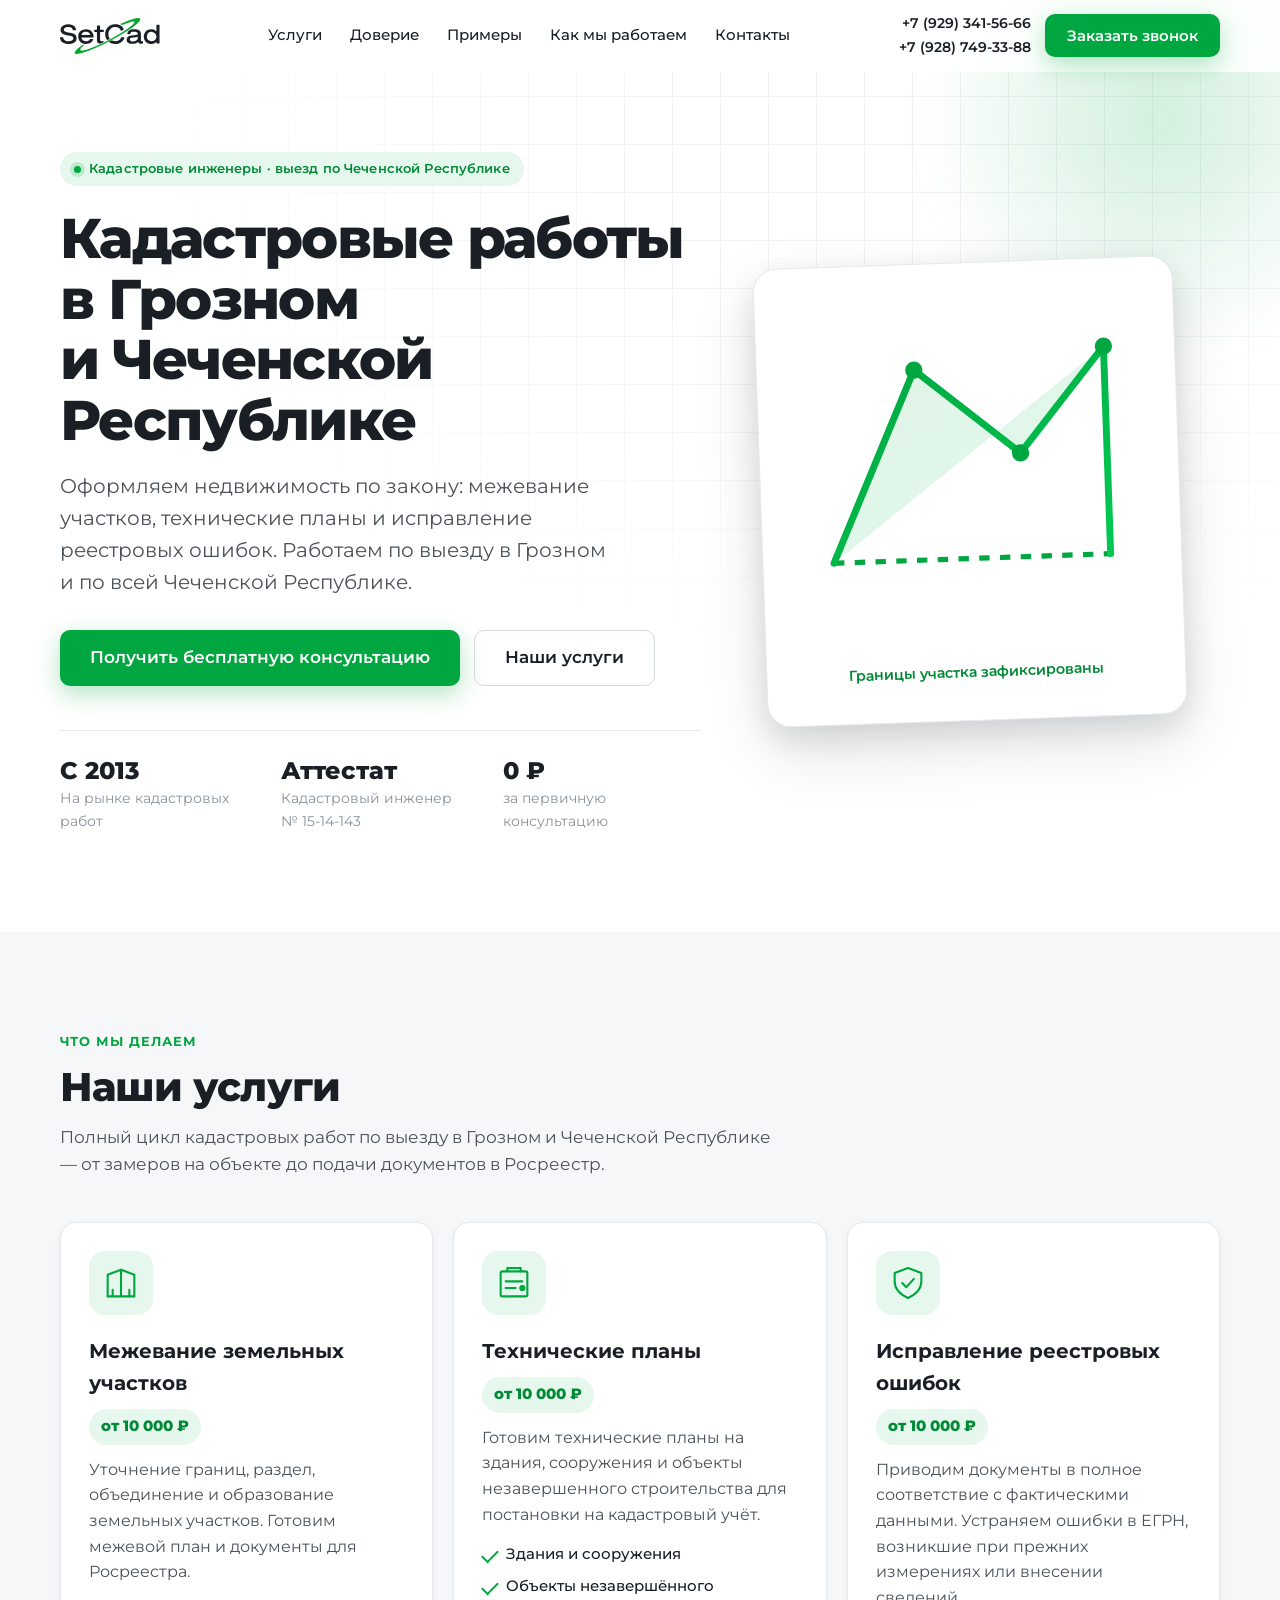
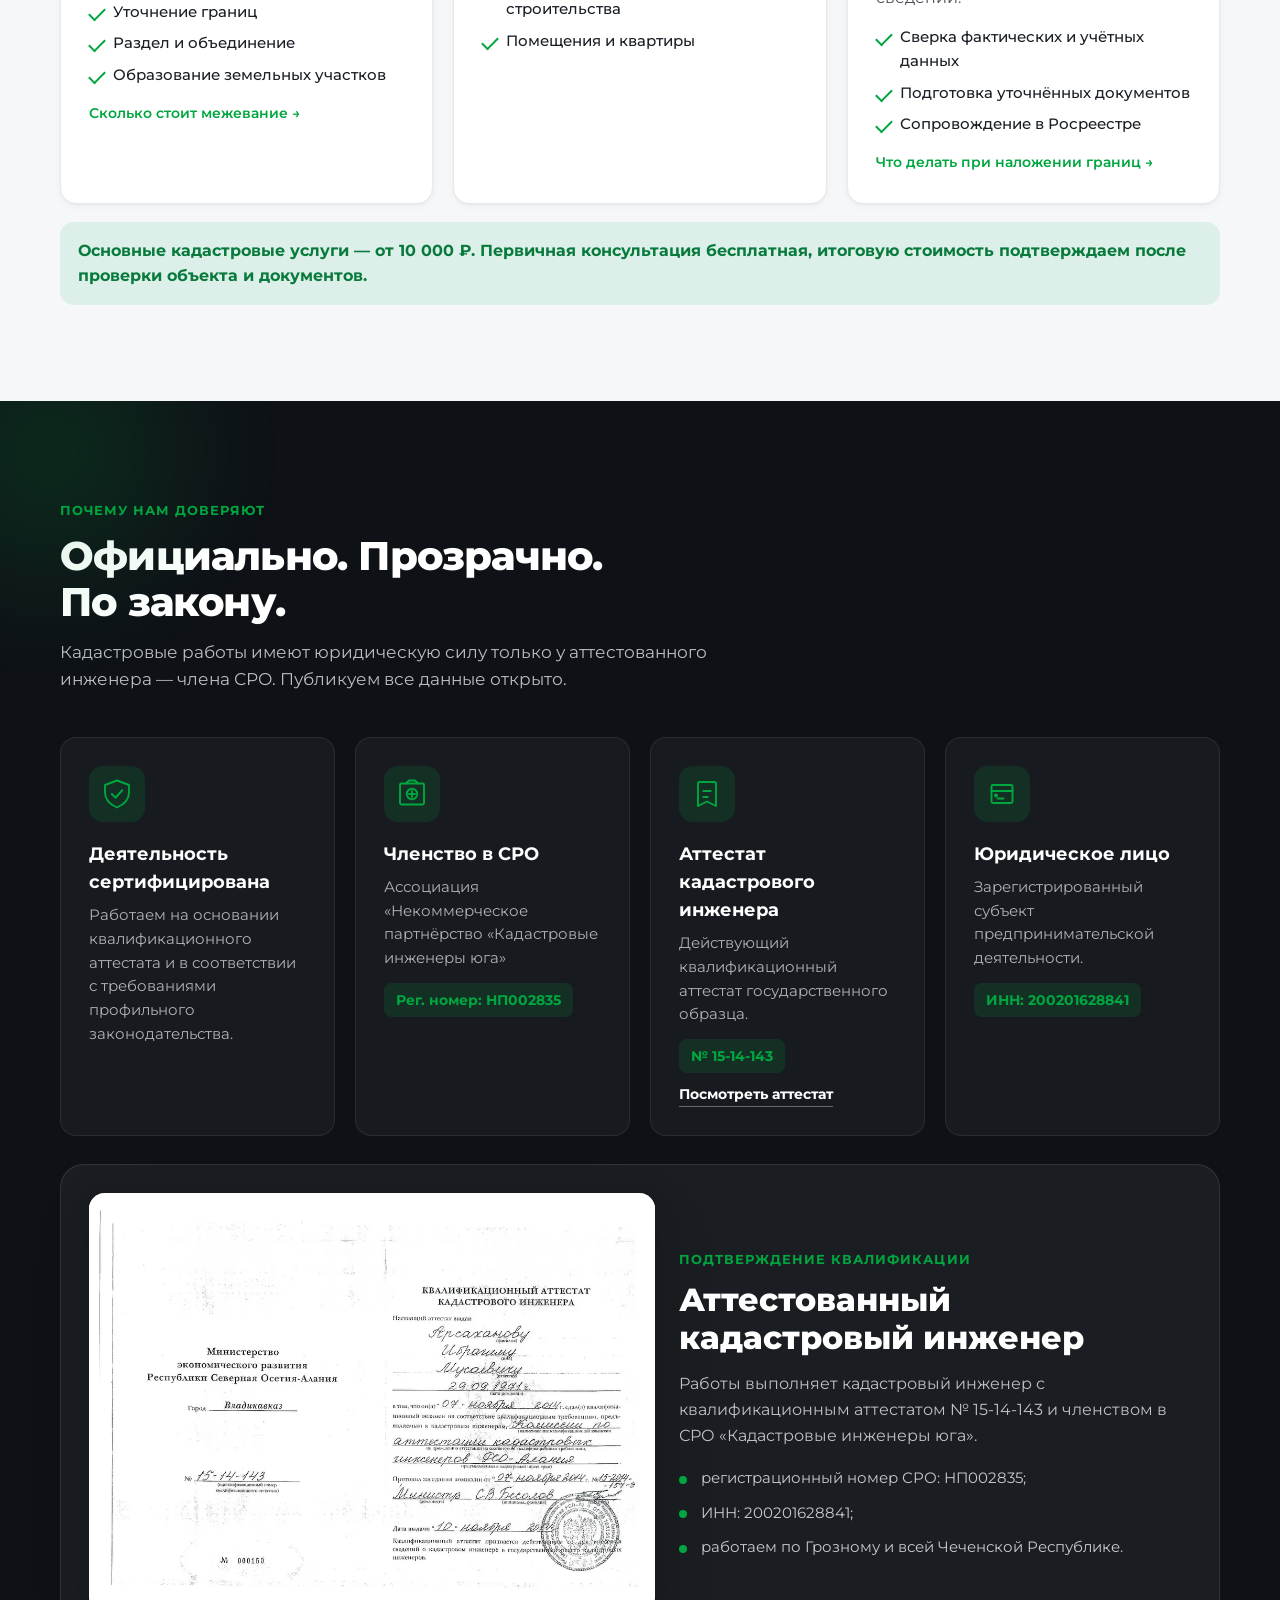
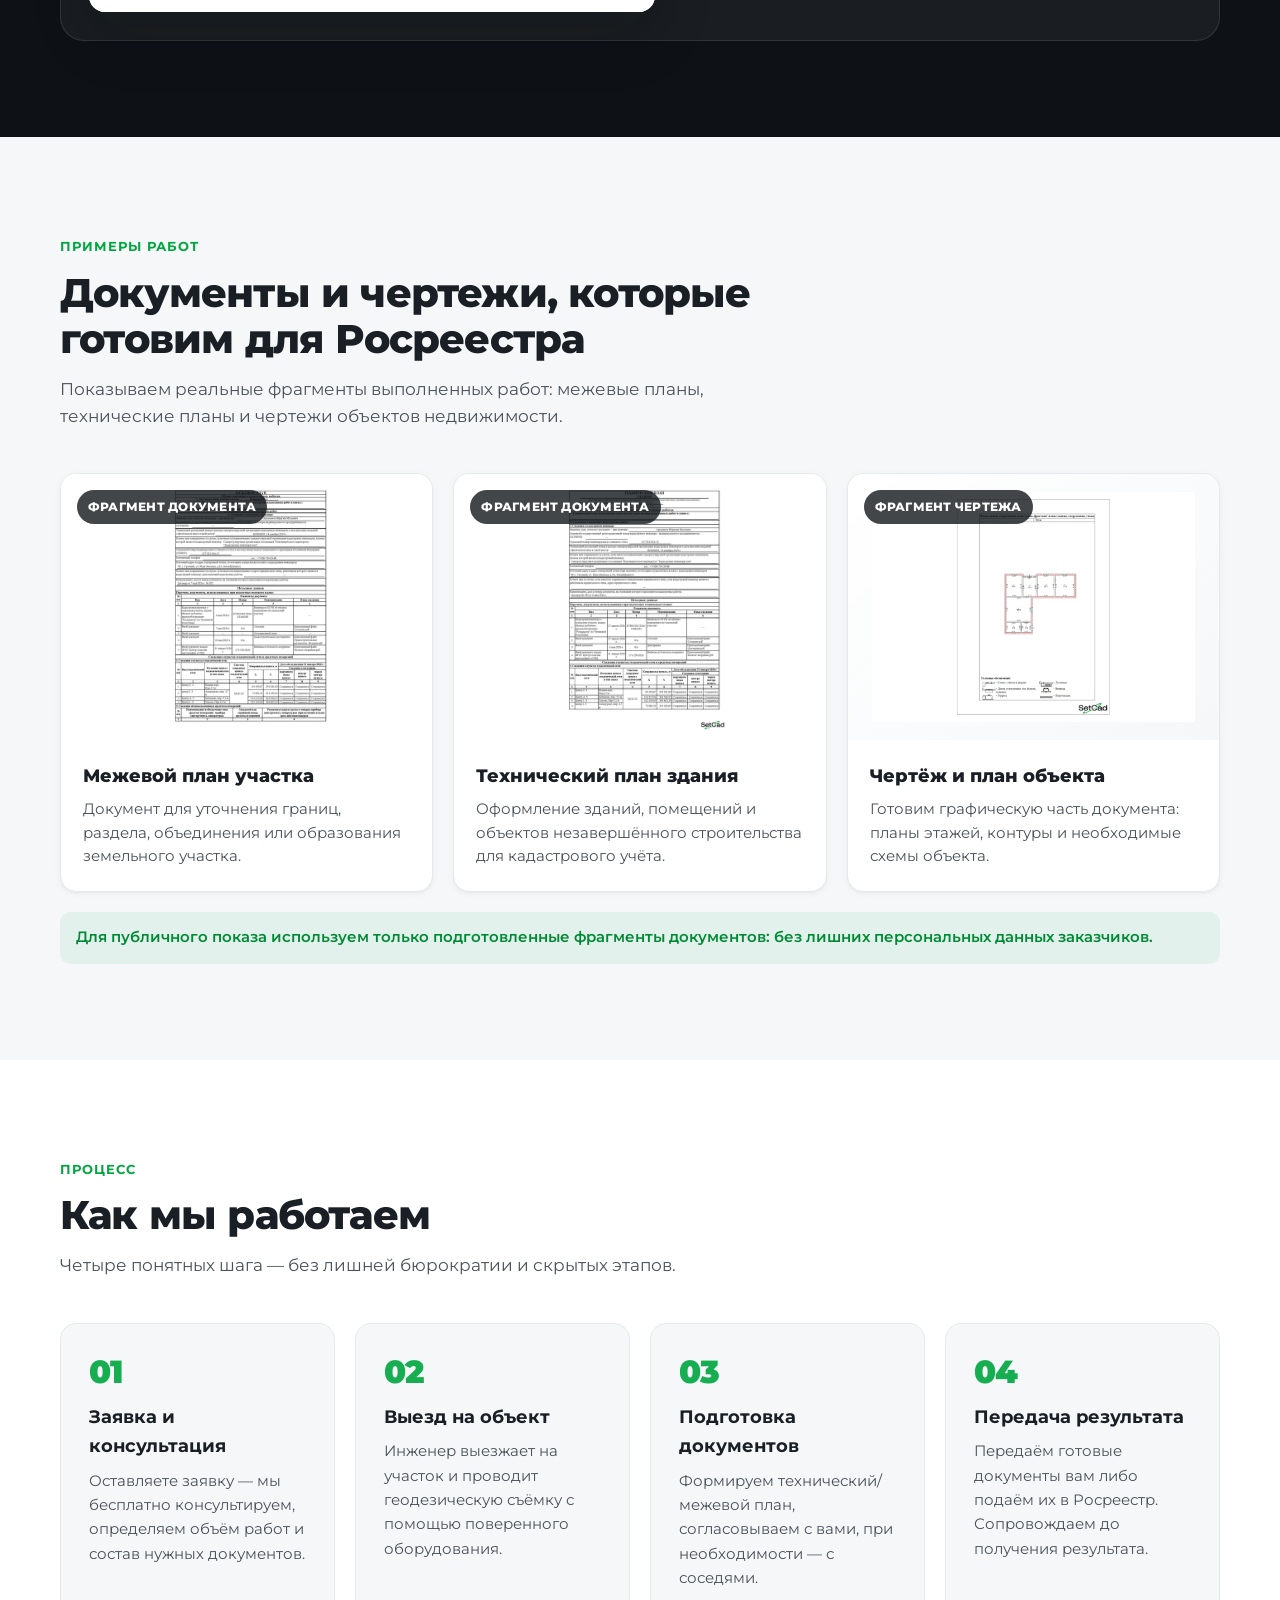
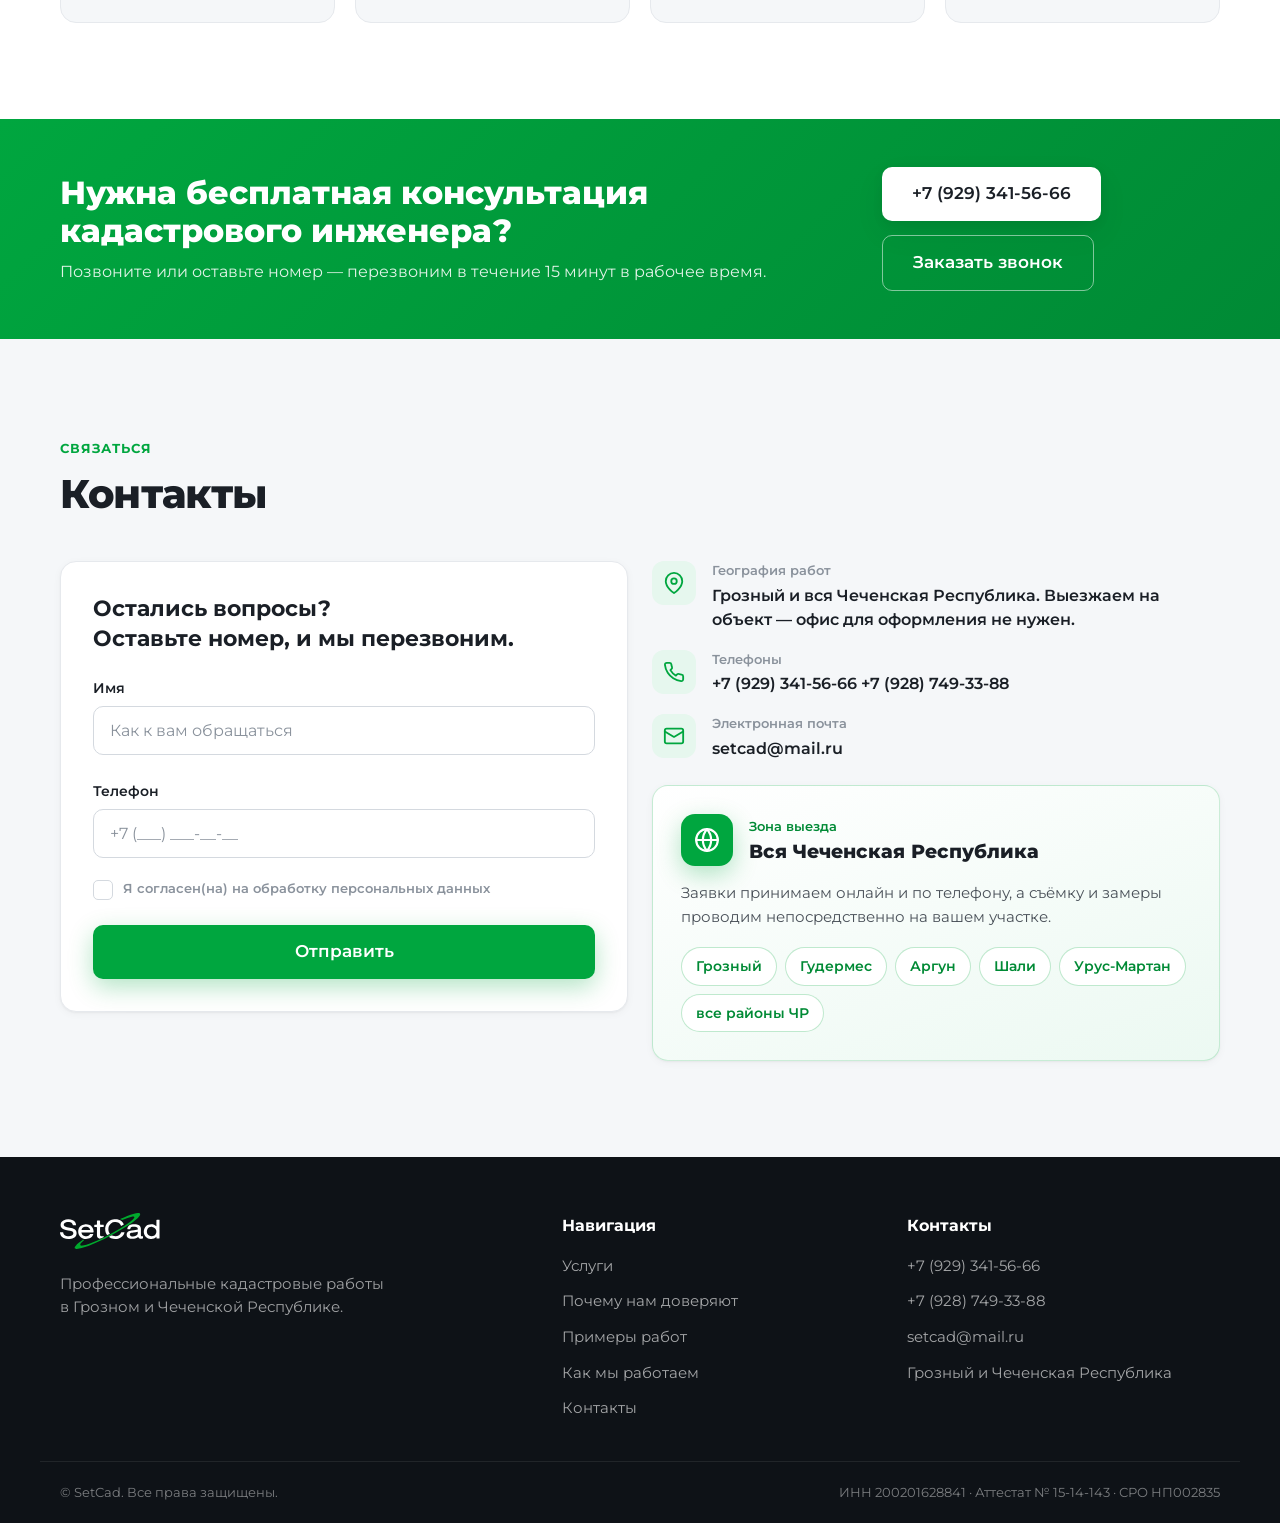
==== commit 05d74a0d: "Update index.html" ====
--- a/index.html
+++ b/index.html
@@ -1,20 +1,23 @@
 <!DOCTYPE html>
 <html lang="ru">
 <head>
+    <meta name="google-site-verification" content="HfvGWTV3PidAbca_y2K1jz62IJVKgvn5Z9xsU5o7mjc" />
     <meta charset="UTF-8">
     <meta name="viewport" content="width=device-width, initial-scale=1.0">
-    <meta name="description" content="Что делать, если границы участка налезают на соседний участок: как проверить наложение, когда нужна реестровая ошибка, межевой план или суд. SetCad, выезд по Чеченской Республике.">
-    <meta name="keywords" content="границы участка налезают на соседний участок, наложение границ участка, реестровая ошибка ЕГРН, исправить границы участка Грозный, кадастровый инженер Грозный">
+    <meta name="description" content="Кадастровые работы по выезду в Грозном и Чеченской Республике: межевание, технические планы, исправление реестровых ошибок. Услуги от 10 000 ₽.">
+    <meta name="keywords" content="кадастровые работы Грозный, кадастровый инженер Грозный, межевание Чеченская Республика, технический план Грозный, реестровые ошибки, SetCad">
     <meta name="theme-color" content="#00A63F">
-    <meta property="og:title" content="Что делать, если границы участка налезают на соседний участок | SetCad">
-    <meta property="og:description" content="Разбираем наложение границ: как проверить ошибку, какие документы нужны и когда вопрос решается через кадастрового инженера, Росреестр или суд.">
-    <meta property="og:type" content="article">
-    <meta property="og:url" content="https://setcad.ru/articles/granitsy-uchastka-nalezayut-na-sosedniy/">
+    <meta property="og:title" content="SetCad — кадастровые работы в Грозном и Чеченской Республике">
+    <meta property="og:description" content="Межевание, технические планы, исправление реестровых ошибок. Работаем по выезду по Чеченской Республике. Услуги от 10 000 ₽.">
+    <meta property="og:type" content="website">
+    <meta property="og:url" content="https://setcad.ru/">
     <meta property="og:image" content="https://setcad.ru/og-image.jpg">
+    <meta property="og:image:width" content="1200">
+    <meta property="og:image:height" content="630">
     <meta property="og:locale" content="ru_RU">
-    <link rel="canonical" href="https://setcad.ru/articles/granitsy-uchastka-nalezayut-na-sosedniy/">
+    <link rel="canonical" href="https://setcad.ru/">
     <meta name="robots" content="index, follow">
-    <title>Что делать, если границы участка налезают на соседний участок | SetCad</title>
+    <title>Кадастровые работы в Грозном и Чеченской Республике | SetCad</title>
     <link rel="icon" href="/favicon.ico" sizes="any">
     <link rel="icon" type="image/svg+xml" href="/favicon.svg">
     <link rel="icon" type="image/png" sizes="192x192" href="/favicon-192.png">
@@ -22,36 +25,133 @@
     <link rel="preconnect" href="https://fonts.googleapis.com">
     <link rel="preconnect" href="https://fonts.gstatic.com" crossorigin>
     <link href="https://fonts.googleapis.com/css2?family=Montserrat:wght@400;500;600;700;800;900&display=swap" rel="stylesheet">
-    <link rel="stylesheet" href="../../styles.v2.css?v=20260704-price">
+    <link rel="stylesheet" href="styles.v2.css?v=20260704-price">
+
+    <!-- Yandex.Metrika counter -->
+    <script>
+        window.SETCAD_METRIKA_ID = 110204399;
+        (function(m,e,t,r,i,k,a){
+            m[i]=m[i]||function(){(m[i].a=m[i].a||[]).push(arguments)};
+            m[i].l=1*new Date();
+            for (var j = 0; j < document.scripts.length; j++) { if (document.scripts[j].src === r) { return; } }
+            k=e.createElement(t),a=e.getElementsByTagName(t)[0],k.async=1,k.src=r,a.parentNode.insertBefore(k,a)
+        })(window, document, 'script', 'https://mc.yandex.ru/metrika/tag.js', 'ym');
+        ym(110204399, 'init', {
+            clickmap:true,
+            trackLinks:true,
+            accurateTrackBounce:true,
+            webvisor:true
+        });
+    </script>
+    <!-- /Yandex.Metrika counter -->
 
     <script type="application/ld+json">
     {
         "@context": "https://schema.org",
-        "@type": "Article",
-        "headline": "Что делать, если границы участка налезают на соседний участок",
-        "description": "Что делать при наложении границ земельных участков: проверка ЕГРН, выезд кадастрового инженера, межевой план, исправление реестровой ошибки или обращение в суд.",
-        "author": { "@type": "Organization", "name": "SetCad", "url": "https://setcad.ru/" },
-        "publisher": {
-            "@type": "Organization",
-            "name": "SetCad",
-            "logo": { "@type": "ImageObject", "url": "https://setcad.ru/favicon.svg" }
+        "@type": "Organization",
+        "@id": "https://setcad.ru/#organization",
+        "name": "SetCad",
+        "legalName": "SetCad",
+        "url": "https://setcad.ru/",
+        "logo": "https://setcad.ru/favicon.svg",
+        "foundingDate": "2013",
+        "taxID": "200201628841",
+        "vatID": "200201628841",
+        "areaServed": {
+            "@type": "AdministrativeArea",
+            "name": "Грозный / Чеченская Республика"
         },
-        "mainEntityOfPage": "https://setcad.ru/articles/granitsy-uchastka-nalezayut-na-sosedniy/",
-        "datePublished": "2026-07-05",
-        "dateModified": "2026-07-05",
-        "inLanguage": "ru-RU"
+        "contactPoint": [
+            {
+                "@type": "ContactPoint",
+                "telephone": "+7-929-341-56-66",
+                "contactType": "customer service",
+                "areaServed": "Грозный / Чеченская Республика",
+                "availableLanguage": "Russian"
+            }
+        ],
+        "email": "setcad@mail.ru"
     }
     </script>
 
     <script type="application/ld+json">
     {
         "@context": "https://schema.org",
-        "@type": "BreadcrumbList",
-        "itemListElement": [
-            { "@type": "ListItem", "position": 1, "name": "Главная", "item": "https://setcad.ru/" },
-            { "@type": "ListItem", "position": 2, "name": "Статьи", "item": "https://setcad.ru/articles/" },
-            { "@type": "ListItem", "position": 3, "name": "Что делать, если границы участка налезают на соседний участок", "item": "https://setcad.ru/articles/granitsy-uchastka-nalezayut-na-sosedniy/" }
-        ]
+        "@type": "ProfessionalService",
+        "@id": "https://setcad.ru/#business",
+        "name": "SetCad — кадастровые работы",
+        "alternateName": "СетКад",
+        "description": "Кадастровые работы по выезду в Грозном и по всей Чеченской Республике: межевание земельных участков, технические планы, исправление реестровых ошибок. Основные услуги от 10 000 ₽.",
+        "url": "https://setcad.ru/",
+        "telephone": ["+7-929-341-56-66", "+7-928-749-33-88"],
+        "email": "setcad@mail.ru",
+        "image": "https://setcad.ru/favicon.svg",
+        "areaServed": {
+            "@type": "AdministrativeArea",
+            "name": "Грозный / Чеченская Республика"
+        },
+        "parentOrganization": { "@id": "https://setcad.ru/#organization" },
+        "employee": {
+            "@type": "Person",
+            "jobTitle": "Кадастровый инженер",
+            "hasCredential": {
+                "@type": "EducationalOccupationalCredential",
+                "credentialCategory": "Аттестат кадастрового инженера",
+                "identifier": "15-14-143"
+            },
+            "memberOf": {
+                "@type": "Organization",
+                "name": "СРО НП002835"
+            }
+        },
+        "hasOfferCatalog": {
+            "@type": "OfferCatalog",
+            "name": "Кадастровые услуги",
+            "itemListElement": [
+                {
+                    "@type": "Offer",
+                    "price": "10000",
+                    "priceCurrency": "RUB",
+                    "itemOffered": {
+                        "@type": "Service",
+                        "name": "Межевание земельных участков",
+                        "description": "Уточнение границ, раздел, объединение и образование земельных участков. Работа по выезду по Чеченской Республике.",
+                        "areaServed": {
+                            "@type": "AdministrativeArea",
+                            "name": "Грозный / Чеченская Республика"
+                        }
+                    }
+                },
+                {
+                    "@type": "Offer",
+                    "price": "10000",
+                    "priceCurrency": "RUB",
+                    "itemOffered": {
+                        "@type": "Service",
+                        "name": "Технические планы",
+                        "description": "Подготовка технических планов на здания, сооружения и объекты незавершённого строительства. Работа по выезду по Чеченской Республике.",
+                        "areaServed": {
+                            "@type": "AdministrativeArea",
+                            "name": "Грозный / Чеченская Республика"
+                        }
+                    }
+                },
+                {
+                    "@type": "Offer",
+                    "price": "10000",
+                    "priceCurrency": "RUB",
+                    "itemOffered": {
+                        "@type": "Service",
+                        "name": "Исправление реестровых ошибок",
+                        "description": "Приведение документов в соответствие с фактическими данными, устранение ошибок в ЕГРН. Работа по выезду по Чеченской Республике.",
+                        "areaServed": {
+                            "@type": "AdministrativeArea",
+                            "name": "Грозный / Чеченская Республика"
+                        }
+                    }
+                }
+            ]
+        }
     }
     </script>
 
@@ -62,26 +162,26 @@
         "mainEntity": [
             {
                 "@type": "Question",
-                "name": "Что делать, если границы участка налезают на соседний участок?",
+                "name": "Что входит в межевание земельного участка?",
                 "acceptedAnswer": {
                     "@type": "Answer",
-                    "text": "Сначала нужно проверить сведения ЕГРН и провести кадастровую съемку. Если наложение связано с реестровой ошибкой и нет спора с соседом, кадастровый инженер готовит документы для исправления. Если исправление затрагивает права соседа или есть спор, вопрос обычно решается через суд."
+                    "text": "Межевание включает уточнение или установление границ земельного участка, определение точных координат поворотных точек, подготовку межевого плана и его подачу в Росреестр. SetCad выполняет полный цикл — от выезда на объект до получения готовых документов."
                 }
             },
             {
                 "@type": "Question",
-                "name": "Можно ли исправить наложение границ без суда?",
+                "name": "Что такое реестровая ошибка и как её исправить?",
                 "acceptedAnswer": {
                     "@type": "Answer",
-                    "text": "Да, если ошибка подтверждается документами и исправление не нарушает права соседей. В таком случае готовят межевой план или документы об исправлении реестровой ошибки и подают их в Росреестр."
+                    "text": "Реестровая ошибка — это несоответствие сведений в ЕГРН фактическим данным об объекте, возникшее из-за неточностей при прежних измерениях или внесении информации. Исправляется через подготовку уточнённых документов кадастровым инженером и подачу заявления в Росреестр. SetCad сопровождает весь процесс."
                 }
             },
             {
                 "@type": "Question",
-                "name": "Нужно ли вызывать кадастрового инженера?",
+                "name": "В каких районах работает SetCad?",
                 "acceptedAnswer": {
                     "@type": "Answer",
-                    "text": "Да. Без проверки документов и фактических координат на местности невозможно понять, где ошибка: в вашем участке, в соседнем участке, в старом межевом плане или в сведениях ЕГРН."
+                    "text": "SetCad выполняет кадастровые работы по выезду в Грозном и по всей Чеченской Республике."
                 }
             }
         ]
@@ -89,17 +189,29 @@
     </script>
 </head>
 <body>
+    <noscript><div><img src="https://mc.yandex.ru/watch/110204399" style="position:absolute; left:-9999px;" alt=""></div></noscript>
+
     <header class="header" id="header">
         <div class="container header__inner">
-            <a href="../../index.html" class="logo" aria-label="SetCad — на главную">
-                <span class="logo__text">Set<span class="logo__accent">Cad</span></span>
+            <a href="#hero" class="logo logo--full" aria-label="SetCad — на главную">
+                <svg class="logo__full" viewBox="0 0 946 342" xmlns="http://www.w3.org/2000/svg" role="img" aria-label="SetCad">
+                    <path d="M508.745 198.441C449.857 230.426 390.442 260.52 329.367 287.244C289.226 304.808 248.633 321.22 206.361 333.053C190.327 337.541 174.18 341.706 157.3 341.302C150.827 341.147 144.181 340.582 140.673 334.259C137.106 327.828 141.081 322.211 144.576 317.223C154.531 303.018 167.759 292.011 181.054 281.132C190.858 273.111 201.29 265.886 211.173 257.994C217.102 253.26 222.436 253.684 228.552 256.327C228.688 258.7 226.724 259.475 225.462 260.625C216.594 268.708 207.652 276.71 200.087 286.087C197.042 289.862 194.238 293.794 192.708 298.468C190.739 304.48 192.754 308.024 198.789 309.767C205.148 311.604 211.401 310.26 217.588 309.183C240.992 305.109 263.263 297.122 285.457 288.961C348.43 265.805 408.79 236.894 468.188 205.865C524.052 176.683 578.778 145.562 630.735 109.796C651.324 95.6237 671.479 80.8251 689.676 63.5647C694.036 59.4297 698.279 55.2002 701.903 50.3904C703.311 48.5219 704.555 46.5714 705.342 44.3337C707.7 37.6289 705.8 34.0464 698.811 32.8161C692.565 31.7164 686.575 33.7509 680.631 35.1514C654.086 41.4055 628.816 51.367 604.221 62.9067C595.615 66.9447 588.22 69.1732 580.297 62.212C578.282 60.4417 575.393 59.6669 572.984 58.4739C573.36 56.1594 575.087 55.9366 576.326 55.3691C617.545 36.4879 659.264 18.8892 703.156 7.05387C715.687 3.67512 728.365 0.815929 741.402 0.0681263C741.735 0.0490533 742.069 -0.0168356 742.399 0.00403936C749.021 0.422923 756.231 -0.135792 760.115 6.78596C763.965 13.6477 760.432 19.7987 756.78 25.3995C747.011 40.3801 733.743 52.1418 720.133 63.3968C682.165 94.7932 640.968 121.519 598.732 146.744C569.131 164.423 539.368 181.807 508.745 198.441Z" fill="#00A92D"/>
+                    <path d="M33.7177 236.8C13.5264 227.101 2.69941 211.232 0.232134 189.477C-0.456011 183.41 0.0909486 182.707 5.98083 182.669C12.6466 182.626 19.3133 182.693 25.9784 182.615C28.4737 182.585 30.1912 183.2 30.4235 186.054C31.9235 204.484 43.4717 213.907 60.1449 217.749C77.984 221.859 95.8988 222.011 112.969 214.125C123.114 209.439 128.232 198.813 126.092 188.61C124.568 181.342 119.63 177.158 113.249 174.38C101.686 169.346 89.2725 167.593 77.0061 165.354C62.4283 162.692 47.7954 160.281 34.056 154.383C12.7971 145.256 3.24372 129.184 6.12794 106.304C8.23402 89.5979 17.7819 77.3991 32.6279 70.4838C61.851 56.8714 91.9631 56.0401 121.677 68.786C140.135 76.7035 149.967 91.8495 152.509 111.753C153.016 115.726 151.983 117.643 147.534 117.469C140.545 117.196 133.534 117.259 126.541 117.464C123.488 117.554 121.921 116.638 121.453 113.523C119.32 99.3288 110.216 91.6072 96.9948 88.3913C82.5011 84.8657 67.9026 84.8518 53.6044 89.5502C44.3377 92.5952 37.5284 98.2069 36.0158 108.619C34.9024 116.283 37.2344 122.398 43.7438 126.762C50.5497 131.324 58.3973 132.976 66.1988 134.757C83.5615 138.72 101.342 140.668 118.503 145.61C125.586 147.65 132.314 150.462 138.558 154.416C164.429 170.8 161.318 208.236 145.44 224.817C134.634 236.102 121.049 241.401 106.128 243.78C81.5604 247.696 57.3474 246.965 33.7177 236.8Z" fill="currentColor"/>
+                    <path d="M943.877 64.1611C945.723 65.8575 945.49 67.7558 945.49 69.5639C945.499 125.21 945.451 180.856 945.565 236.501C945.575 241.14 943.988 242.684 939.441 242.424C933.628 242.092 927.77 242.081 921.956 242.392C917.427 242.634 916.014 240.755 916.316 236.534C916.551 233.253 916.363 229.942 916.363 225.049C896.926 246.206 873.472 248.567 848.525 243.856C831.801 240.698 818.461 231.638 808.476 217.768C788.924 190.61 793.129 148.733 816.654 125.407C838.37 103.874 890.512 98.1031 915.343 126.818C916.572 125.146 916.075 123.3 916.079 121.624C916.118 104.297 916.221 86.9685 916.007 69.6442C915.951 65.0948 917.337 63.3989 921.989 63.6512C929.131 64.0386 936.302 63.8849 943.877 64.1611ZM897.192 213.356C911.733 202.832 918.551 184.055 914.413 165.929C910.058 146.852 896.954 135.11 876.558 132.008C857.468 129.104 839.135 137.22 831.072 152.143C821.555 169.757 823.781 193.676 836.224 207.501C850.066 222.881 876.868 225.656 897.192 213.356Z" fill="currentColor"/>
+                    <path d="M722.29 132.028C710.518 129.479 699.067 129.478 687.672 131.479C677.236 133.312 669.922 139.015 667.927 149.914C667.326 153.199 665.667 153.993 662.827 153.911C656.17 153.718 649.514 153.509 642.856 153.42C639.932 153.381 639.308 152.202 639.658 149.347C642.162 128.901 654.965 115.203 677.934 110.047C698.368 105.46 718.921 105.689 739.167 111.574C758.625 117.231 768.5 130.307 768.629 150.473C768.753 169.794 768.658 189.116 768.675 208.438C768.685 219.734 772.06 222.638 783.019 220.169C787.22 219.222 788.942 219.989 788.678 224.527C788.418 229.01 788.586 233.519 788.587 238.016C788.587 240.207 788.01 241.903 785.555 242.492C776.941 244.559 768.347 246.294 759.421 244.301C750.42 242.292 744.774 236.867 742.718 228.339C740.929 227.717 740.282 228.658 739.564 229.267C722.837 243.436 702.983 246.439 681.978 245.588C672.206 245.193 662.783 243.448 653.982 239.118C638.946 231.721 631.787 218.789 633.19 201.036C634.449 185.114 643.738 175.27 658.185 169.854C672.251 164.581 687.135 164.051 701.875 162.783C710.652 162.028 719.518 161.859 728.079 159.543C732.872 158.247 738.088 157.066 739.027 150.862C739.952 144.749 736.764 138.713 731.02 135.417C728.408 133.918 725.636 132.789 722.29 132.028ZM674.59 220.469C690.239 225.105 705.673 224.011 720.276 217.128C737.24 209.133 741.687 196.79 738.27 178.509C725.234 182.885 711.605 183.307 698.138 184.851C690.72 185.701 683.209 186.058 676.072 188.528C669.349 190.855 664.349 194.815 663.676 202.528C662.956 210.782 666.352 216.674 674.59 220.469Z" fill="currentColor"/>
+                    <path d="M300.115 127.272C314.048 141.841 318.739 159.478 319.428 178.668C319.586 183.068 317.913 184.397 313.604 184.38C278.96 184.247 244.316 184.3 209.671 184.31C203.231 184.312 202.953 184.685 204.438 190.785C208.436 207.203 221.546 218.731 238.641 220.695C246.786 221.631 254.861 221.522 262.831 219.026C271.451 216.326 278.444 211.563 283.056 203.743C284.798 200.79 286.935 199.65 290.337 199.727C298.786 199.917 307.242 199.789 316.935 199.789C314.668 206.959 311.808 212.624 308.073 217.833C298.525 231.149 285.399 239.243 269.678 243.087C252.146 247.375 234.678 246.665 217.494 241.077C191.859 232.742 174.645 209.791 172.954 182.88C171.5 159.739 177.651 139.798 195.491 124.215C206.272 114.799 219.091 110.061 233.071 108.215C249.883 105.995 266.251 107.482 281.891 114.542C288.663 117.599 294.46 122.017 300.115 127.272ZM237.15 131.261C222.534 133.819 211.396 140.945 205.887 155.298C203.651 161.125 204.304 162.014 210.46 162.019C233.954 162.038 257.448 162.022 280.942 162.015C281.941 162.014 282.94 161.97 283.94 161.944C286.352 161.88 287.134 160.773 286.543 158.375C285.317 153.405 282.942 149.039 279.642 145.22C268.545 132.373 254.091 129.323 237.15 131.261Z" fill="currentColor"/>
+                    <path d="M503.168 62.6344C532.93 57.4866 560.686 60.2675 585.011 79.3323C593.524 86.0045 599.969 94.4191 604.648 104.217C606.272 107.62 606.313 109.834 602.453 111.818C596.39 114.933 590.572 118.542 584.76 122.119C581.966 123.838 580.35 123.596 579.175 120.316C570.071 94.8973 544.44 85.0017 520.43 86.656C507.358 87.5567 495.158 90.8208 484.533 98.7655C470.71 109.101 463.322 123.253 460.74 140.04C457.688 159.88 460.811 178.48 472.535 195.207C472.993 195.86 473.217 196.677 473.935 198.273C465.851 202.305 457.937 206.415 449.861 210.178C447.479 211.288 446.449 208.662 445.345 207.122C437.437 196.092 432.586 183.758 430.534 170.41C425.383 136.903 433.673 107.611 458.861 84.1323C471.217 72.6141 486.271 66.0642 503.168 62.6344Z" fill="currentColor"/>
+                    <path d="M391.3 220.314C397.543 221.09 403.33 220.793 409.134 219.932C411.062 219.647 413.938 218.692 414.42 221.885C414.817 224.506 415.812 227.7 412.316 229.351C402.679 233.905 393.26 239.046 383.316 242.793C373.289 246.572 356.935 236.393 353.112 224.925C351.683 220.638 351.054 216.216 351.064 211.664C351.116 187.835 350.964 164.006 351.18 140.18C351.224 135.328 349.677 133.623 344.908 133.948C340.097 134.276 335.245 133.95 330.417 134.093C326.763 134.201 325.288 132.564 325.398 128.994C325.531 124.665 325.608 120.324 325.443 115.999C325.282 111.802 327.193 110.474 331.185 110.679C336.004 110.926 340.857 110.521 345.675 110.786C349.741 111.009 351.291 109.666 351.167 105.428C350.898 96.2715 351.257 87.0965 351.003 77.9388C350.88 73.5314 352.055 71.503 356.864 71.7754C362.842 72.1139 368.865 72.0148 374.852 71.7456C379.128 71.5534 380.839 72.9828 380.717 77.4418C380.467 86.5994 380.889 95.777 380.572 104.93C380.407 109.693 382.224 110.972 386.685 110.817C394.674 110.538 402.682 110.865 410.676 110.688C414.334 110.607 415.818 111.935 415.662 115.617C415.472 120.108 415.454 124.62 415.657 129.11C415.828 132.898 414.094 134.072 410.574 134.021C402.411 133.903 394.243 134.098 386.082 133.937C382.041 133.858 380.559 135.35 380.588 139.496C380.746 161.99 380.624 184.486 380.703 206.98C380.73 214.865 383.325 218.053 391.3 220.314Z" fill="currentColor"/>
+                    <path d="M484.783 238.773C477.147 235.764 470.338 232.13 463.446 226.358C468.978 223.411 473.909 221.149 478.458 218.281C485.949 213.557 492.529 212.619 501.766 216C521.692 223.292 542.063 222.339 560.756 210.682C570.042 204.892 576.74 196.621 580.746 186.43C582.14 182.884 584.054 181.579 587.794 181.749C594.44 182.051 601.106 181.875 607.762 182.009C613.278 182.12 613.934 182.981 612.333 188.31C604.161 215.526 586.02 233.008 559.138 241.135C534.364 248.624 509.57 247.589 484.783 238.773Z" fill="currentColor"/>
+                </svg>
             </a>
 
-            <nav class="nav" aria-label="Основная навигация">
-                <a href="../../index.html#services" class="nav__link">Услуги</a>
-                <a href="../../index.html#trust" class="nav__link">Доверие</a>
-                <a href="../../index.html#process" class="nav__link">Как мы работаем</a>
-                <a href="../../index.html#contacts" class="nav__link">Контакты</a>
+            <nav class="nav" id="nav" aria-label="Основная навигация">
+                <a href="#services" class="nav__link">Услуги</a>
+                <a href="#trust" class="nav__link">Доверие</a>
+                <a href="#works" class="nav__link">Примеры</a>
+                <a href="#process" class="nav__link">Как мы работаем</a>
+                <a href="#contacts" class="nav__link">Контакты</a>
             </nav>
 
             <div class="header__actions">
@@ -107,125 +219,424 @@
                     <a href="tel:+79293415666">+7 (929) 341-56-66</a>
                     <a href="tel:+79287493388">+7 (928) 749-33-88</a>
                 </div>
-                <a class="btn btn--accent" href="../../index.html#contacts">Заказать звонок</a>
+                <button class="btn btn--accent" data-modal-open>Заказать звонок</button>
+                <button class="burger" id="burger" aria-label="Открыть меню" aria-expanded="false" aria-controls="nav">
+                    <span></span><span></span><span></span>
+                </button>
             </div>
         </div>
     </header>
 
-    <main>
-        <section class="section article" id="article">
-            <div class="container article__container">
-                <nav class="article__breadcrumbs" aria-label="Хлебные крошки">
-                    <a href="../../index.html">Главная</a>
-                    <span aria-hidden="true">/</span>
-                    <a href="../../index.html#services">Услуги</a>
-                    <span aria-hidden="true">/</span>
-                    <span aria-current="page">Что делать, если границы участка налезают на соседний участок</span>
-                </nav>
-
-                <header class="article__head">
-                    <span class="section__eyebrow">Реестровые ошибки и границы</span>
-                    <h1 class="article__title">Что делать, если границы участка налезают на соседний участок</h1>
-                    <p class="article__lead">Если на публичной кадастровой карте или в документах видно, что границы вашего участка пересекаются с соседним, не спешите переносить забор или подписывать новые схемы. Сначала нужно понять, где именно ошибка: в старом межевом плане, в координатах ЕГРН, в фактическом заборе или в документах соседнего участка.</p>
-                </header>
-
-                <div class="article__body">
-                    <h2>Что значит “границы налезают”</h2>
-                    <p>Наложение границ — это ситуация, когда по сведениям ЕГРН контур одного земельного участка пересекается с контуром другого участка. На практике человек видит это как “мой участок заходит на соседний” или “соседний участок залез на мой”.</p>
-                    <p>Причина не всегда в соседе. Часто наложение появляется из-за старых измерений, ошибки в межевом плане, неточной привязки координат, старых документов или некорректно внесённых сведений в ЕГРН.</p>
-
-                    <h2>Что сделать в первую очередь</h2>
-                    <ul class="article__list">
-                        <li>получить свежую выписку ЕГРН на свой участок;</li>
-                        <li>по возможности посмотреть выписку или кадастровые сведения по соседнему участку;</li>
-                        <li>сравнить документы с фактическим положением забора и участка;</li>
-                        <li>пригласить кадастрового инженера для проверки координат на местности;</li>
-                        <li>не подписывать акт согласования границ, если вы не согласны с положением границы.</li>
+    <section class="hero" id="hero">
+        <div class="hero__bg" aria-hidden="true">
+            <div class="hero__grid"></div>
+            <div class="hero__glow"></div>
+        </div>
+        <div class="container hero__inner">
+            <div class="hero__content">
+                <span class="hero__badge">Кадастровые инженеры · выезд по Чеченской Республике</span>
+                <h1 class="hero__title">Кадастровые работы в&nbsp;Грозном и&nbsp;Чеченской Республике</h1>
+                <p class="hero__subtitle">Оформляем недвижимость по закону: межевание участков, технические планы и исправление реестровых ошибок. Работаем по выезду в Грозном и по всей Чеченской Республике.</p>
+                <div class="hero__actions">
+                    <a href="#contacts" class="btn btn--accent btn--lg">Получить бесплатную консультацию</a>
+                    <a href="#services" class="btn btn--ghost btn--lg">Наши услуги</a>
+                </div>
+                <ul class="hero__stats">
+                    <li><strong>С 2013</strong><span>На рынке кадастровых работ</span></li>
+                    <li><strong>Аттестат</strong><span>Кадастровый инженер №&nbsp;15-14-143</span></li>
+                    <li><strong>0 ₽</strong><span>за первичную консультацию</span></li>
+                </ul>
+            </div>
+            <div class="hero__visual" aria-hidden="true">
+                <div class="hero__card">
+                    <svg class="hero__chart" viewBox="0 0 200 200" width="200" height="200" xmlns="http://www.w3.org/2000/svg">
+                        <defs>
+                            <linearGradient id="g1" x1="0" y1="0" x2="1" y2="1">
+                                <stop offset="0" stop-color="#00A63F"/>
+                                <stop offset="1" stop-color="#00C853"/>
+                            </linearGradient>
+                            <clipPath id="chartReveal">
+                                <rect class="hero__chart-clip-rect" x="0" y="0" width="200" height="200"/>
+                            </clipPath>
+                        </defs>
+                        <polygon class="hero__chart-fill" points="20,150 70,40 130,90 180,30" fill="url(#g1)" opacity="0.12"/>
+                        <line class="hero__chart-base" x1="20" y1="150" x2="180" y2="150" stroke="#00A63F" stroke-width="3" stroke-dasharray="6 6"/>
+                        <polyline class="hero__chart-line" points="20,150 70,40 130,90 180,30 180,150" fill="none" stroke="url(#g1)" stroke-width="4" stroke-linejoin="round" stroke-linecap="round" clip-path="url(#chartReveal)"/>
+                        <circle class="hero__chart-dot" style="--d:.55s" cx="70" cy="40" r="5" fill="#00A63F"/>
+                        <circle class="hero__chart-dot" style="--d:.7s" cx="130" cy="90" r="5" fill="#00A63F"/>
+                        <circle class="hero__chart-dot" style="--d:.85s" cx="180" cy="30" r="5" fill="#00A63F"/>
+                    </svg>
+                    <div class="hero__card-label">Границы участка зафиксированы</div>
+                </div>
+            </div>
+        </div>
+    </section>
+
+    <section class="section services" id="services">
+        <div class="container">
+            <div class="section__head">
+                <span class="section__eyebrow">Что мы делаем</span>
+                <h2 class="section__title">Наши услуги</h2>
+                <p class="section__lead">Полный цикл кадастровых работ по выезду в Грозном и Чеченской Республике — от замеров на объекте до подачи документов в Росреестр.</p>
+            </div>
+
+            <div class="services__grid">
+                <article class="card service">
+                    <div class="service__icon">
+                        <svg viewBox="0 0 48 48" width="40" height="40" fill="none" stroke="currentColor" stroke-width="2.5" stroke-linecap="round" stroke-linejoin="round">
+                            <path d="M8 40V14l16-6 16 6v26"/>
+                            <path d="M8 40h32"/>
+                            <path d="M24 8v32"/>
+                            <path d="M14 40v-8M34 40v-8"/>
+                        </svg>
+                    </div>
+                    <h3 class="service__title">Межевание земельных участков</h3>
+                    <p class="service__price">от 10 000 ₽</p>
+                    <p class="service__text">Уточнение границ, раздел, объединение и образование земельных участков. Готовим межевой план и документы для Росреестра.</p>
+                    <ul class="service__list">
+                        <li>Уточнение границ</li>
+                        <li>Раздел и объединение</li>
+                        <li>Образование земельных участков</li>
                     </ul>
-                    <p>Главная задача первого этапа — не спорить “на глаз”, а понять, какие координаты стоят в ЕГРН и где фактически проходит участок.</p>
-
-                    <h2>Когда это реестровая ошибка</h2>
-                    <p>Если ошибка попала в ЕГРН из межевого плана, технического плана, карты-плана территории или других документов, такая ошибка обычно относится к реестровым. Порядок исправления таких ошибок описан в статье 61 Федерального закона № 218-ФЗ “О государственной регистрации недвижимости”.</p>
-                    <p>Проще говоря: если в документах или координатах была допущена ошибка, её можно исправлять через подготовку корректных документов и подачу в Росреестр. Но есть важное условие: исправление не должно нарушать права соседей и других лиц.</p>
-
-                    <h2>Можно ли исправить без суда</h2>
-                    <p>Да, если сосед не спорит, ошибка подтверждается документами и исправление не ухудшает положение других собственников. В таком случае кадастровый инженер проводит проверку, готовит межевой план или документы для исправления реестровой ошибки, после чего сведения подаются в Росреестр.</p>
-                    <p>Такой путь обычно подходит, когда все стороны понимают, что произошла техническая или реестровая неточность, а фактическая граница на местности никем не оспаривается.</p>
-
-                    <h2>Когда нужен суд</h2>
-                    <p>Если сосед не согласен с границей, наложение затрагивает его право собственности или исправление может уменьшить площадь соседнего участка, Росреестр может не исправить сведения в простом порядке. В таких случаях вопрос часто решается через суд.</p>
-                    <p>Судебный путь нужен не всегда, но его нельзя исключать, если спор уже есть. Поэтому сначала важно получить техническое заключение кадастрового инженера и понять, в чём именно ошибка.</p>
-
-                    <h2>Чем помогает кадастровый инженер</h2>
-                    <ul class="article__list">
-                        <li>проверяет сведения ЕГРН и исходные документы;</li>
-                        <li>выезжает на участок и определяет фактические координаты;</li>
-                        <li>сравнивает фактическую ситуацию с кадастровыми данными;</li>
-                        <li>объясняет, где ошибка: у вашего участка, у соседнего или в старых сведениях;</li>
-                        <li>готовит межевой план или документы для исправления реестровой ошибки;</li>
-                        <li>подсказывает, можно ли идти через Росреестр или нужен судебный порядок.</li>
+                    <a href="articles/skolko-stoit-mezhevanie-v-groznom/" class="service__link">Сколько стоит межевание →</a>
+                </article>
+
+                <article class="card service">
+                    <div class="service__icon">
+                        <svg viewBox="0 0 48 48" width="40" height="40" fill="none" stroke="currentColor" stroke-width="2.5" stroke-linecap="round" stroke-linejoin="round">
+                            <rect x="8" y="10" width="32" height="30" rx="2"/>
+                            <path d="M16 10V6h16v4"/>
+                            <path d="M14 22h20M14 30h12"/>
+                            <circle cx="34" cy="30" r="2.5" fill="currentColor"/>
+                        </svg>
+                    </div>
+                    <h3 class="service__title">Технические планы</h3>
+                    <p class="service__price">от 10 000 ₽</p>
+                    <p class="service__text">Готовим технические планы на здания, сооружения и объекты незавершенного строительства для постановки на кадастровый учёт.</p>
+                    <ul class="service__list">
+                        <li>Здания и сооружения</li>
+                        <li>Объекты незавершённого строительства</li>
+                        <li>Помещения и квартиры</li>
                     </ul>
-
-                    <h2>Работаем по Грозному и Чеченской Республике</h2>
-                    <p>SetCad помогает разобраться с наложением границ, реестровыми ошибками и уточнением земельных участков. Работаем по выезду в Грозном и по всей Чеченской Республике: проверяем документы, проводим замеры на участке и готовим кадастровые документы для Росреестра.</p>
-                    <p>Работы выполняет аттестованный кадастровый инженер. Данные открыты: аттестат № 15-14-143, СРО НП002835.</p>
-
-                    <div class="article__cta">
-                        <h3>Границы участка пересекаются с соседним?</h3>
-                        <p>Оставьте заявку. Сначала проверим документы и координаты, затем скажем, можно ли исправить ситуацию через Росреестр или нужен другой порядок.</p>
-                        <a href="../../index.html#contacts" class="btn btn--accent btn--lg">Получить консультацию</a>
-                    </div>
-
-                    <h2>Частые вопросы</h2>
-
-                    <div class="faq">
-                        <div class="faq__item">
-                            <button type="button" class="faq__question" aria-expanded="false">Что делать, если участок налезает на соседний?</button>
-                            <div class="faq__answer-wrap">
-                                <div class="faq__answer">
-                                    <p>Нужно проверить сведения ЕГРН, документы на участок и фактические координаты на местности. После этого кадастровый инженер определит, можно ли исправить ошибку через межевой план и Росреестр или потребуется судебный порядок.</p>
-                                </div>
-                            </div>
+                </article>
+
+                <article class="card service">
+                    <div class="service__icon">
+                        <svg viewBox="0 0 48 48" width="40" height="40" fill="none" stroke="currentColor" stroke-width="2.5" stroke-linecap="round" stroke-linejoin="round">
+                            <path d="M24 6l16 6v10c0 10-7 16-16 20-9-4-16-10-16-20V12l16-6z"/>
+                            <path d="M17 24l5 5 9-10"/>
+                        </svg>
+                    </div>
+                    <h3 class="service__title">Исправление реестровых ошибок</h3>
+                    <p class="service__price">от 10 000 ₽</p>
+                    <p class="service__text">Приводим документы в полное соответствие с фактическими данными. Устраняем ошибки в ЕГРН, возникшие при прежних измерениях или внесении сведений.</p>
+                    <ul class="service__list">
+                        <li>Сверка фактических и учётных данных</li>
+                        <li>Подготовка уточнённых документов</li>
+                        <li>Сопровождение в Росреестре</li>
+                    </ul>
+                    <a href="articles/granitsy-uchastka-nalezayut-na-sosedniy/" class="service__link">Что делать при наложении границ →</a>
+                </article>
+            </div>
+
+            <p class="services__note">Основные кадастровые услуги — от 10 000 ₽. Первичная консультация бесплатная, итоговую стоимость подтверждаем после проверки объекта и документов.</p>
+        </div>
+    </section>
+
+    <section class="section trust" id="trust">
+        <div class="container">
+            <div class="section__head section__head--light">
+                <span class="section__eyebrow">Почему нам доверяют</span>
+                <h2 class="section__title">Официально. Прозрачно. По&nbsp;закону.</h2>
+                <p class="section__lead">Кадастровые работы имеют юридическую силу только у аттестованного инженера — члена СРО. Публикуем все данные открыто.</p>
+            </div>
+
+            <div class="trust__grid">
+                <div class="trust__item">
+                    <div class="trust__icon">
+                        <svg viewBox="0 0 48 48" width="36" height="36" fill="none" stroke="currentColor" stroke-width="2.5" stroke-linecap="round" stroke-linejoin="round">
+                            <path d="M24 6l16 6v10c0 10-7 16-16 20-9-4-16-10-16-20V12l16-6z"/>
+                            <path d="M17 24l5 5 9-10"/>
+                        </svg>
+                    </div>
+                    <h3>Деятельность сертифицирована</h3>
+                    <p>Работаем на основании квалификационного аттестата и в соответствии с требованиями профильного законодательства.</p>
+                </div>
+
+                <div class="trust__item">
+                    <div class="trust__icon">
+                        <svg viewBox="0 0 48 48" width="36" height="36" fill="none" stroke="currentColor" stroke-width="2.5" stroke-linecap="round" stroke-linejoin="round">
+                            <rect x="8" y="10" width="32" height="28" rx="2"/>
+                            <circle cx="24" cy="24" r="7"/>
+                            <path d="M24 20v8M20 24h8"/>
+                            <path d="M16 10l4-4h8l4 4"/>
+                        </svg>
+                    </div>
+                    <h3>Членство в СРО</h3>
+                    <p>Ассоциация «Некоммерческое партнёрство «Кадастровые инженеры юга»</p>
+                    <span class="trust__code">Рег. номер: НП002835</span>
+                </div>
+
+                <div class="trust__item">
+                    <div class="trust__icon">
+                        <svg viewBox="0 0 48 48" width="36" height="36" fill="none" stroke="currentColor" stroke-width="2.5" stroke-linecap="round" stroke-linejoin="round">
+                            <path d="M14 8h20a2 2 0 012 2v30l-12-6-12 6V10a2 2 0 012-2z"/>
+                            <path d="M19 20h10M19 28h6"/>
+                        </svg>
+                    </div>
+                    <h3>Аттестат кадастрового инженера</h3>
+                    <p>Действующий квалификационный аттестат государственного образца.</p>
+                    <span class="trust__code">№ 15-14-143</span>
+                    <a class="trust__link" href="assets/docs/attestat-kadastrovogo-inzhenera.webp" target="_blank" rel="noopener">Посмотреть аттестат</a>
+                </div>
+
+                <div class="trust__item">
+                    <div class="trust__icon">
+                        <svg viewBox="0 0 48 48" width="36" height="36" fill="none" stroke="currentColor" stroke-width="2.5" stroke-linecap="round" stroke-linejoin="round">
+                            <rect x="10" y="12" width="28" height="24" rx="2"/>
+                            <path d="M10 20h28M18 30h8"/>
+                            <circle cx="16" cy="26" r="1.5" fill="currentColor"/>
+                        </svg>
+                    </div>
+                    <h3>Юридическое лицо</h3>
+                    <p>Зарегистрированный субъект предпринимательской деятельности.</p>
+                    <span class="trust__code">ИНН: 200201628841</span>
+                </div>
+            </div>
+
+            <div class="trust-proof">
+                <a class="trust-proof__image" href="assets/docs/attestat-kadastrovogo-inzhenera.webp" target="_blank" rel="noopener" aria-label="Открыть аттестат кадастрового инженера">
+                    <img src="assets/docs/attestat-kadastrovogo-inzhenera.webp" width="1080" height="800" loading="lazy" alt="Квалификационный аттестат кадастрового инженера № 15-14-143">
+                </a>
+                <div class="trust-proof__content">
+                    <span class="section__eyebrow">Подтверждение квалификации</span>
+                    <h3>Аттестованный кадастровый инженер</h3>
+                    <p>Работы выполняет кадастровый инженер с квалификационным аттестатом №&nbsp;15-14-143 и членством в СРО «Кадастровые инженеры юга».</p>
+                    <ul>
+                        <li>регистрационный номер СРО: НП002835;</li>
+                        <li>ИНН: 200201628841;</li>
+                        <li>работаем по Грозному и всей Чеченской Республике.</li>
+                    </ul>
+                </div>
+            </div>
+        </div>
+    </section>
+
+    <section class="section works" id="works">
+        <div class="container">
+            <div class="section__head">
+                <span class="section__eyebrow">Примеры работ</span>
+                <h2 class="section__title">Документы и чертежи, которые готовим для Росреестра</h2>
+                <p class="section__lead">Показываем реальные фрагменты выполненных работ: межевые планы, технические планы и чертежи объектов недвижимости.</p>
+            </div>
+
+            <div class="works__grid">
+                <article class="work-card">
+                    <div class="work-card__image">
+                        <img src="assets/work/mezhevoy-plan.webp" width="900" height="640" loading="lazy" alt="Обезличенный фрагмент межевого плана земельного участка">
+                        <span class="work-card__badge">Фрагмент документа</span>
+                    </div>
+                    <div class="work-card__body">
+                        <h3>Межевой план участка</h3>
+                        <p>Документ для уточнения границ, раздела, объединения или образования земельного участка.</p>
+                    </div>
+                </article>
+
+                <article class="work-card">
+                    <div class="work-card__image">
+                        <img src="assets/work/tehnicheskiy-plan.webp" width="900" height="640" loading="lazy" alt="Обезличенный фрагмент технического плана здания">
+                        <span class="work-card__badge">Фрагмент документа</span>
+                    </div>
+                    <div class="work-card__body">
+                        <h3>Технический план здания</h3>
+                        <p>Оформление зданий, помещений и объектов незавершённого строительства для кадастрового учёта.</p>
+                    </div>
+                </article>
+
+                <article class="work-card">
+                    <div class="work-card__image work-card__image--clear">
+                        <img src="assets/work/chertezh-plan.webp" width="900" height="640" loading="lazy" alt="Чертёж здания для технического плана">
+                        <span class="work-card__badge">Фрагмент чертежа</span>
+                    </div>
+                    <div class="work-card__body">
+                        <h3>Чертёж и план объекта</h3>
+                        <p>Готовим графическую часть документа: планы этажей, контуры и необходимые схемы объекта.</p>
+                    </div>
+                </article>
+            </div>
+
+            <p class="works__note">Для публичного показа используем только подготовленные фрагменты документов: без лишних персональных данных заказчиков.</p>
+        </div>
+    </section>
+
+    <section class="section process" id="process">
+        <div class="container">
+            <div class="section__head">
+                <span class="section__eyebrow">Процесс</span>
+                <h2 class="section__title">Как мы работаем</h2>
+                <p class="section__lead">Четыре понятных шага — без лишней бюрократии и скрытых этапов.</p>
+            </div>
+
+            <ol class="steps">
+                <li class="step">
+                    <div class="step__num">01</div>
+                    <h3 class="step__title">Заявка и консультация</h3>
+                    <p class="step__text">Оставляете заявку — мы бесплатно консультируем, определяем объём работ и состав нужных документов.</p>
+                </li>
+                <li class="step">
+                    <div class="step__num">02</div>
+                    <h3 class="step__title">Выезд на объект</h3>
+                    <p class="step__text">Инженер выезжает на участок и проводит геодезическую съёмку с помощью поверенного оборудования.</p>
+                </li>
+                <li class="step">
+                    <div class="step__num">03</div>
+                    <h3 class="step__title">Подготовка документов</h3>
+                    <p class="step__text">Формируем технический/межевой план, согласовываем с вами, при необходимости — с соседями.</p>
+                </li>
+                <li class="step">
+                    <div class="step__num">04</div>
+                    <h3 class="step__title">Передача результата</h3>
+                    <p class="step__text">Передаём готовые документы вам либо подаём их в Росреестр. Сопровождаем до получения результата.</p>
+                </li>
+            </ol>
+        </div>
+    </section>
+
+    <section class="cta-bar">
+        <div class="container cta-bar__inner">
+            <div class="cta-bar__text">
+                <h2>Нужна бесплатная консультация кадастрового инженера?</h2>
+                <p>Позвоните или оставьте номер — перезвоним в течение 15 минут в рабочее время.</p>
+            </div>
+            <div class="cta-bar__actions">
+                <a href="tel:+79293415666" class="btn btn--white btn--lg">+7 (929) 341-56-66</a>
+                <button class="btn btn--accent-outline btn--lg" data-modal-open>Заказать звонок</button>
+            </div>
+        </div>
+    </section>
+
+    <section class="section contacts" id="contacts">
+        <div class="container">
+            <div class="section__head">
+                <span class="section__eyebrow">Связаться</span>
+                <h2 class="section__title">Контакты</h2>
+            </div>
+
+            <div class="contacts__grid">
+                <div class="contacts__form-wrap card">
+                    <h3 class="contacts__form-title">Остались вопросы?<br>Оставьте номер, и мы перезвоним.</h3>
+                    <form class="form" id="callbackForm" novalidate>
+                        <input type="hidden" name="access_key" value="32a39c02-2464-44e9-9254-151f80d49cc8">
+                        
+                        <div class="form__field">
+                            <label for="name">Имя</label>
+                            <input type="text" id="name" name="name" placeholder="Как к вам обращаться" autocomplete="name" required>
+                            <span class="form__error" data-error-for="name"></span>
                         </div>
-
-                        <div class="faq__item">
-                            <button type="button" class="faq__question" aria-expanded="false">Можно ли просто передвинуть забор?</button>
-                            <div class="faq__answer-wrap">
-                                <div class="faq__answer">
-                                    <p>Нет, начинать с переноса забора рискованно. Сначала нужно понять, где по документам и координатам проходит граница. Иначе можно только усилить спор с соседом.</p>
-                                </div>
-                            </div>
+                        <div class="form__field">
+                            <label for="phone">Телефон</label>
+                            <input type="tel" id="phone" name="phone" placeholder="+7 (___) ___-__-__" autocomplete="tel" required>
+                            <span class="form__error" data-error-for="phone"></span>
                         </div>
-
-                        <div class="faq__item">
-                            <button type="button" class="faq__question" aria-expanded="false">Если сосед не согласен, что делать?</button>
-                            <div class="faq__answer-wrap">
-                                <div class="faq__answer">
-                                    <p>Если есть спор о праве или исправление затрагивает интересы соседа, вопрос часто решается через суд. Но перед этим полезно получить техническую проверку кадастрового инженера, чтобы понимать причину наложения.</p>
-                                </div>
-                            </div>
+                        <div class="form__field form__field--consent">
+                            <label class="checkbox">
+                                <input type="checkbox" id="consent" name="consent" required>
+                                <span class="checkbox__box" aria-hidden="true"></span>
+                                <span class="checkbox__text">Я согласен(на) на обработку персональных данных</span>
+                            </label>
+                            <span class="form__error" data-error-for="consent"></span>
                         </div>
-                    </div>
-                </div>
-            </div>
-        </section>
-    </main>
-
-    <footer class="footer" id="contacts">
+                        <button type="submit" class="btn btn--accent btn--lg btn--block">Отправить</button>
+                        <p class="form__success" id="formSuccess" hidden>Спасибо! Заявка принята. Мы перезвоним вам в ближайшее время.</p>
+                    </form>
+                </div>
+
+                <div class="contacts__info">
+                    <div class="contacts__list">
+                        <div class="contact-row">
+                            <div class="contact-row__icon">
+                                <svg viewBox="0 0 24 24" width="22" height="22" fill="none" stroke="currentColor" stroke-width="2" stroke-linecap="round" stroke-linejoin="round"><path d="M21 10c0 7-9 13-9 13s-9-6-9-13a9 9 0 0118 0z"/><circle cx="12" cy="10" r="3"/></svg>
+                            </div>
+                            <div>
+                                <span class="contact-row__label">География работ</span>
+                                <p class="contact-row__value">Грозный и вся Чеченская Республика. Выезжаем на объект — офис для оформления не нужен.</p>
+                            </div>
+                        </div>
+
+                        <div class="contact-row">
+                            <div class="contact-row__icon">
+                                <svg viewBox="0 0 24 24" width="22" height="22" fill="none" stroke="currentColor" stroke-width="2" stroke-linecap="round" stroke-linejoin="round"><path d="M22 16.92v3a2 2 0 01-2.18 2 19.79 19.79 0 01-8.63-3.07 19.5 19.5 0 01-6-6 19.79 19.79 0 01-3.07-8.67A2 2 0 014.11 2h3a2 2 0 012 1.72c.13.96.36 1.9.7 2.81a2 2 0 01-.45 2.11L8.09 9.91a16 16 0 006 6l1.27-1.27a2 2 0 012.11-.45c.91.34 1.85.57 2.81.7A2 2 0 0122 16.92z"/></svg>
+                            </div>
+                            <div>
+                                <span class="contact-row__label">Телефоны</span>
+                                <p class="contact-row__value">
+                                    <a href="tel:+79293415666">+7 (929) 341-56-66</a>
+                                    <a href="tel:+79287493388">+7 (928) 749-33-88</a>
+                                </p>
+                            </div>
+                        </div>
+
+                        <div class="contact-row">
+                            <div class="contact-row__icon">
+                                <svg viewBox="0 0 24 24" width="22" height="22" fill="none" stroke="currentColor" stroke-width="2" stroke-linecap="round" stroke-linejoin="round"><rect x="2" y="4" width="20" height="16" rx="2"/><path d="m22 7-10 6L2 7"/></svg>
+                            </div>
+                            <div>
+                                <span class="contact-row__label">Электронная почта</span>
+                                <p class="contact-row__value"><a href="mailto:setcad@mail.ru">setcad@mail.ru</a></p>
+                            </div>
+                        </div>
+                    </div>
+
+                    <div class="service-area">
+                        <div class="service-area__head">
+                            <div class="service-area__icon">
+                                <svg viewBox="0 0 24 24" width="26" height="26" fill="none" stroke="currentColor" stroke-width="2" stroke-linecap="round" stroke-linejoin="round"><circle cx="12" cy="12" r="10"/><path d="M2 12h20M12 2a15 15 0 010 20M12 2a15 15 0 000 20"/></svg>
+                            </div>
+                            <div>
+                                <span class="service-area__label">Зона выезда</span>
+                                <h3 class="service-area__title">Вся Чеченская Республика</h3>
+                            </div>
+                        </div>
+                        <p class="service-area__text">Заявки принимаем онлайн и по телефону, а съёмку и замеры проводим непосредственно на вашем участке.</p>
+                        <ul class="service-area__list">
+                            <li>Грозный</li>
+                            <li>Гудермес</li>
+                            <li>Аргун</li>
+                            <li>Шали</li>
+                            <li>Урус-Мартан</li>
+                            <li>все районы ЧР</li>
+                        </ul>
+                    </div>
+                </div>
+            </div>
+        </div>
+    </section>
+
+    <footer class="footer">
         <div class="container footer__inner">
-            <div class="footer__col footer__col--brand">
-                <a href="../../index.html" class="logo logo--footer" aria-label="SetCad — на главную">
-                    <span class="logo__text">Set<span class="logo__accent">Cad</span></span>
+            <div class="footer__brand">
+                <a href="#hero" class="logo logo--full logo--footer">
+                    <svg class="logo__full" viewBox="0 0 946 342" xmlns="http://www.w3.org/2000/svg" role="img" aria-label="SetCad">
+                        <path d="M508.745 198.441C449.857 230.426 390.442 260.52 329.367 287.244C289.226 304.808 248.633 321.22 206.361 333.053C190.327 337.541 174.18 341.706 157.3 341.302C150.827 341.147 144.181 340.582 140.673 334.259C137.106 327.828 141.081 322.211 144.576 317.223C154.531 303.018 167.759 292.011 181.054 281.132C190.858 273.111 201.29 265.886 211.173 257.994C217.102 253.26 222.436 253.684 228.552 256.327C228.688 258.7 226.724 259.475 225.462 260.625C216.594 268.708 207.652 276.71 200.087 286.087C197.042 289.862 194.238 293.794 192.708 298.468C190.739 304.48 192.754 308.024 198.789 309.767C205.148 311.604 211.401 310.26 217.588 309.183C240.992 305.109 263.263 297.122 285.457 288.961C348.43 265.805 408.79 236.894 468.188 205.865C524.052 176.683 578.778 145.562 630.735 109.796C651.324 95.6237 671.479 80.8251 689.676 63.5647C694.036 59.4297 698.279 55.2002 701.903 50.3904C703.311 48.5219 704.555 46.5714 705.342 44.3337C707.7 37.6289 705.8 34.0464 698.811 32.8161C692.565 31.7164 686.575 33.7509 680.631 35.1514C654.086 41.4055 628.816 51.367 604.221 62.9067C595.615 66.9447 588.22 69.1732 580.297 62.212C578.282 60.4417 575.393 59.6669 572.984 58.4739C573.36 56.1594 575.087 55.9366 576.326 55.3691C617.545 36.4879 659.264 18.8892 703.156 7.05387C715.687 3.67512 728.365 0.815929 741.402 0.0681263C741.735 0.0490533 742.069 -0.0168356 742.399 0.00403936C749.021 0.422923 756.231 -0.135792 760.115 6.78596C763.965 13.6477 760.432 19.7987 756.78 25.3995C747.011 40.3801 733.743 52.1418 720.133 63.3968C682.165 94.7932 640.968 121.519 598.732 146.744C569.131 164.423 539.368 181.807 508.745 198.441Z" fill="#00A92D"/>
+                        <path d="M33.7177 236.8C13.5264 227.101 2.69941 211.232 0.232134 189.477C-0.456011 183.41 0.0909486 182.707 5.98083 182.669C12.6466 182.626 19.3133 182.693 25.9784 182.615C28.4737 182.585 30.1912 183.2 30.4235 186.054C31.9235 204.484 43.4717 213.907 60.1449 217.749C77.984 221.859 95.8988 222.011 112.969 214.125C123.114 209.439 128.232 198.813 126.092 188.61C124.568 181.342 119.63 177.158 113.249 174.38C101.686 169.346 89.2725 167.593 77.0061 165.354C62.4283 162.692 47.7954 160.281 34.056 154.383C12.7971 145.256 3.24372 129.184 6.12794 106.304C8.23402 89.5979 17.7819 77.3991 32.6279 70.4838C61.851 56.8714 91.9631 56.0401 121.677 68.786C140.135 76.7035 149.967 91.8495 152.509 111.753C153.016 115.726 151.983 117.643 147.534 117.469C140.545 117.196 133.534 117.259 126.541 117.464C123.488 117.554 121.921 116.638 121.453 113.523C119.32 99.3288 110.216 91.6072 96.9948 88.3913C82.5011 84.8657 67.9026 84.8518 53.6044 89.5502C44.3377 92.5952 37.5284 98.2069 36.0158 108.619C34.9024 116.283 37.2344 122.398 43.7438 126.762C50.5497 131.324 58.3973 132.976 66.1988 134.757C83.5615 138.72 101.342 140.668 118.503 145.61C125.586 147.65 132.314 150.462 138.558 154.416C164.429 170.8 161.318 208.236 145.44 224.817C134.634 236.102 121.049 241.401 106.128 243.78C81.5604 247.696 57.3474 246.965 33.7177 236.8Z" fill="currentColor"/>
+                        <path d="M943.877 64.1611C945.723 65.8575 945.49 67.7558 945.49 69.5639C945.499 125.21 945.451 180.856 945.565 236.501C945.575 241.14 943.988 242.684 939.441 242.424C933.628 242.092 927.77 242.081 921.956 242.392C917.427 242.634 916.014 240.755 916.316 236.534C916.551 233.253 916.363 229.942 916.363 225.049C896.926 246.206 873.472 248.567 848.525 243.856C831.801 240.698 818.461 231.638 808.476 217.768C788.924 190.61 793.129 148.733 816.654 125.407C838.37 103.874 890.512 98.1031 915.343 126.818C916.572 125.146 916.075 123.3 916.079 121.624C916.118 104.297 916.221 86.9685 916.007 69.6442C915.951 65.0948 917.337 63.3989 921.989 63.6512C929.131 64.0386 936.302 63.8849 943.877 64.1611ZM897.192 213.356C911.733 202.832 918.551 184.055 914.413 165.929C910.058 146.852 896.954 135.11 876.558 132.008C857.468 129.104 839.135 137.22 831.072 152.143C821.555 169.757 823.781 193.676 836.224 207.501C850.066 222.881 876.868 225.656 897.192 213.356Z" fill="currentColor"/>
+                        <path d="M722.29 132.028C710.518 129.479 699.067 129.478 687.672 131.479C677.236 133.312 669.922 139.015 667.927 149.914C667.326 153.199 665.667 153.993 662.827 153.911C656.17 153.718 649.514 153.509 642.856 153.42C639.932 153.381 639.308 152.202 639.658 149.347C642.162 128.901 654.965 115.203 677.934 110.047C698.368 105.46 718.921 105.689 739.167 111.574C758.625 117.231 768.5 130.307 768.629 150.473C768.753 169.794 768.658 189.116 768.675 208.438C768.685 219.734 772.06 222.638 783.019 220.169C787.22 219.222 788.942 219.989 788.678 224.527C788.418 229.01 788.586 233.519 788.587 238.016C788.587 240.207 788.01 241.903 785.555 242.492C776.941 244.559 768.347 246.294 759.421 244.301C750.42 242.292 744.774 236.867 742.718 228.339C740.929 227.717 740.282 228.658 739.564 229.267C722.837 243.436 702.983 246.439 681.978 245.588C672.206 245.193 662.783 243.448 653.982 239.118C638.946 231.721 631.787 218.789 633.19 201.036C634.449 185.114 643.738 175.27 658.185 169.854C672.251 164.581 687.135 164.051 701.875 162.783C710.652 162.028 719.518 161.859 728.079 159.543C732.872 158.247 738.088 157.066 739.027 150.862C739.952 144.749 736.764 138.713 731.02 135.417C728.408 133.918 725.636 132.789 722.29 132.028ZM674.59 220.469C690.239 225.105 705.673 224.011 720.276 217.128C737.24 209.133 741.687 196.79 738.27 178.509C725.234 182.885 711.605 183.307 698.138 184.851C690.72 185.701 683.209 186.058 676.072 188.528C669.349 190.855 664.349 194.815 663.676 202.528C662.956 210.782 666.352 216.674 674.59 220.469Z" fill="currentColor"/>
+                        <path d="M300.115 127.272C314.048 141.841 318.739 159.478 319.428 178.668C319.586 183.068 317.913 184.397 313.604 184.38C278.96 184.247 244.316 184.3 209.671 184.31C203.231 184.312 202.953 184.685 204.438 190.785C208.436 207.203 221.546 218.731 238.641 220.695C246.786 221.631 254.861 221.522 262.831 219.026C271.451 216.326 278.444 211.563 283.056 203.743C284.798 200.79 286.935 199.65 290.337 199.727C298.786 199.917 307.242 199.789 316.935 199.789C314.668 206.959 311.808 212.624 308.073 217.833C298.525 231.149 285.399 239.243 269.678 243.087C252.146 247.375 234.678 246.665 217.494 241.077C191.859 232.742 174.645 209.791 172.954 182.88C171.5 159.739 177.651 139.798 195.491 124.215C206.272 114.799 219.091 110.061 233.071 108.215C249.883 105.995 266.251 107.482 281.891 114.542C288.663 117.599 294.46 122.017 300.115 127.272ZM237.15 131.261C222.534 133.819 211.396 140.945 205.887 155.298C203.651 161.125 204.304 162.014 210.46 162.019C233.954 162.038 257.448 162.022 280.942 162.015C281.941 162.014 282.94 161.97 283.94 161.944C286.352 161.88 287.134 160.773 286.543 158.375C285.317 153.405 282.942 149.039 279.642 145.22C268.545 132.373 254.091 129.323 237.15 131.261Z" fill="currentColor"/>
+                        <path d="M503.168 62.6344C532.93 57.4866 560.686 60.2675 585.011 79.3323C593.524 86.0045 599.969 94.4191 604.648 104.217C606.272 107.62 606.313 109.834 602.453 111.818C596.39 114.933 590.572 118.542 584.76 122.119C581.966 123.838 580.35 123.596 579.175 120.316C570.071 94.8973 544.44 85.0017 520.43 86.656C507.358 87.5567 495.158 90.8208 484.533 98.7655C470.71 109.101 463.322 123.253 460.74 140.04C457.688 159.88 460.811 178.48 472.535 195.207C472.993 195.86 473.217 196.677 473.935 198.273C465.851 202.305 457.937 206.415 449.861 210.178C447.479 211.288 446.449 208.662 445.345 207.122C437.437 196.092 432.586 183.758 430.534 170.41C425.383 136.903 433.673 107.611 458.861 84.1323C471.217 72.6141 486.271 66.0642 503.168 62.6344Z" fill="currentColor"/>
+                        <path d="M391.3 220.314C397.543 221.09 403.33 220.793 409.134 219.932C411.062 219.647 413.938 218.692 414.42 221.885C414.817 224.506 415.812 227.7 412.316 229.351C402.679 233.905 393.26 239.046 383.316 242.793C373.289 246.572 356.935 236.393 353.112 224.925C351.683 220.638 351.054 216.216 351.064 211.664C351.116 187.835 350.964 164.006 351.18 140.18C351.224 135.328 349.677 133.623 344.908 133.948C340.097 134.276 335.245 133.95 330.417 134.093C326.763 134.201 325.288 132.564 325.398 128.994C325.531 124.665 325.608 120.324 325.443 115.999C325.282 111.802 327.193 110.474 331.185 110.679C336.004 110.926 340.857 110.521 345.675 110.786C349.741 111.009 351.291 109.666 351.167 105.428C350.898 96.2715 351.257 87.0965 351.003 77.9388C350.88 73.5314 352.055 71.503 356.864 71.7754C362.842 72.1139 368.865 72.0148 374.852 71.7456C379.128 71.5534 380.839 72.9828 380.717 77.4418C380.467 86.5994 380.889 95.777 380.572 104.93C380.407 109.693 382.224 110.972 386.685 110.817C394.674 110.538 402.682 110.865 410.676 110.688C414.334 110.607 415.818 111.935 415.662 115.617C415.472 120.108 415.454 124.62 415.657 129.11C415.828 132.898 414.094 134.072 410.574 134.021C402.411 133.903 394.243 134.098 386.082 133.937C382.041 133.858 380.559 135.35 380.588 139.496C380.746 161.99 380.624 184.486 380.703 206.98C380.73 214.865 383.325 218.053 391.3 220.314Z" fill="currentColor"/>
+                        <path d="M484.783 238.773C477.147 235.764 470.338 232.13 463.446 226.358C468.978 223.411 473.909 221.149 478.458 218.281C485.949 213.557 492.529 212.619 501.766 216C521.692 223.292 542.063 222.339 560.756 210.682C570.042 204.892 576.74 196.621 580.746 186.43C582.14 182.884 584.054 181.579 587.794 181.749C594.44 182.051 601.106 181.875 607.762 182.009C613.278 182.12 613.934 182.981 612.333 188.31C604.161 215.526 586.02 233.008 559.138 241.135C534.364 248.624 509.57 247.589 484.783 238.773Z" fill="currentColor"/>
+                    </svg>
                 </a>
-                <p class="footer__tagline">Кадастровые работы по выезду в Грозном и Чеченской Республике.</p>
+                <p class="footer__tagline">Профессиональные кадастровые работы в&nbsp;Грозном и&nbsp;Чеченской Республике.</p>
             </div>
 
             <nav class="footer__col" aria-label="Разделы">
                 <h4>Навигация</h4>
-                <a href="../../index.html#services">Услуги</a>
-                <a href="../../index.html#trust">Почему нам доверяют</a>
-                <a href="../../index.html#process">Как мы работаем</a>
-                <a href="../../index.html#contacts">Контакты</a>
+                <a href="#services">Услуги</a>
+                <a href="#trust">Почему нам доверяют</a>
+                <a href="#works">Примеры работ</a>
+                <a href="#process">Как мы работаем</a>
+                <a href="#contacts">Контакты</a>
             </nav>
 
             <div class="footer__col">
@@ -233,7 +644,7 @@
                 <a href="tel:+79293415666">+7 (929) 341-56-66</a>
                 <a href="tel:+79287493388">+7 (928) 749-33-88</a>
                 <a href="mailto:setcad@mail.ru">setcad@mail.ru</a>
-                <p>Выезд по Чеченской Республике</p>
+                <p>Грозный и Чеченская Республика</p>
             </div>
         </div>
         <div class="footer__bottom">
@@ -244,35 +655,43 @@
         </div>
     </footer>
 
-    <a href="../../index.html#contacts" class="float-cta" aria-label="Заказать звонок">
+    <a href="#contacts" class="float-cta" aria-label="Получить консультацию">
         <svg viewBox="0 0 24 24" width="24" height="24" fill="none" stroke="currentColor" stroke-width="2" stroke-linecap="round" stroke-linejoin="round"><path d="M21 11.5a8.38 8.38 0 01-.9 3.8 8.5 8.5 0 01-7.6 4.7 8.38 8.38 0 01-3.8-.9L3 21l1.9-5.7a8.38 8.38 0 01-.9-3.8 8.5 8.5 0 014.7-7.6 8.38 8.38 0 013.8-.9h.5a8.48 8.48 0 018 8v.5z"/></svg>
     </a>
-    <a href="../../index.html#contacts" class="float-cta-text">Получить консультацию</a>
-
-    <script>
-        document.getElementById('year').textContent = new Date().getFullYear();
-
-        const header = document.getElementById('header');
-        const updateHeader = () => header.classList.toggle('is-scrolled', window.scrollY > 8);
-        window.addEventListener('scroll', updateHeader, { passive: true });
-        updateHeader();
-
-        const floatButtons = document.querySelectorAll('.float-cta, .float-cta-text');
-        const showFloatButtons = () => {
-            const shouldShow = window.scrollY > 400;
-            floatButtons.forEach(btn => btn.classList.toggle('is-visible', shouldShow));
-        };
-        window.addEventListener('scroll', showFloatButtons, { passive: true });
-        showFloatButtons();
-
-        document.querySelectorAll('.faq__question').forEach(btn => {
-            btn.addEventListener('click', () => {
-                const item = btn.closest('.faq__item');
-                const isOpen = item.classList.contains('is-open');
-                item.classList.toggle('is-open', !isOpen);
-                btn.setAttribute('aria-expanded', String(!isOpen));
-            });
-        });
-    </script>
+
+    <div class="modal" id="modal" aria-hidden="true" role="dialog" aria-modal="true" aria-labelledby="modalTitle">
+        <div class="modal__backdrop" data-modal-close></div>
+        <div class="modal__dialog">
+            <button class="modal__close" data-modal-close aria-label="Закрыть">&times;</button>
+            <h3 class="modal__title" id="modalTitle">Заказать звонок</h3>
+            <p class="modal__subtitle">Оставьте номер — перезвоним в течение 15 минут и бесплатно проконсультируем.</p>
+            <form class="form" id="modalForm" novalidate>
+                <input type="hidden" name="access_key" value="32a39c02-2464-44e9-9254-151f80d49cc8">
+                
+                <div class="form__field">
+                    <label for="m-name">Имя</label>
+                    <input type="text" id="m-name" name="name" placeholder="Как к вам обращаться" autocomplete="name" required>
+                    <span class="form__error" data-error-for="m-name"></span>
+                </div>
+                <div class="form__field">
+                    <label for="m-phone">Телефон</label>
+                    <input type="tel" id="m-phone" name="phone" placeholder="+7 (___) ___-__-__" autocomplete="tel" required>
+                    <span class="form__error" data-error-for="m-phone"></span>
+                </div>
+                <div class="form__field form__field--consent">
+                    <label class="checkbox">
+                        <input type="checkbox" id="m-consent" name="consent" required>
+                        <span class="checkbox__box" aria-hidden="true"></span>
+                        <span class="checkbox__text">Я согласен(на) на обработку персональных данных</span>
+                    </label>
+                    <span class="form__error" data-error-for="m-consent"></span>
+                </div>
+                <button type="submit" class="btn btn--accent btn--lg btn--block">Отправить</button>
+                <p class="form__success" id="modalFormSuccess" hidden>Спасибо! Заявка принята. Мы перезвоним вам в ближайшее время.</p>
+            </form>
+        </div>
+    </div>
+
+    <script src="script.js"></script>
 </body>
 </html>
--- a/styles.v2.css
+++ b/styles.v2.css
@@ -1,4 +1,4 @@
-﻿/* =========================================================
+/* =========================================================
    SetCad — Landing Page Styles
    Mobile First · Бренд: чёрный / светло-серый / зелёный #00A63F
    ========================================================= */
